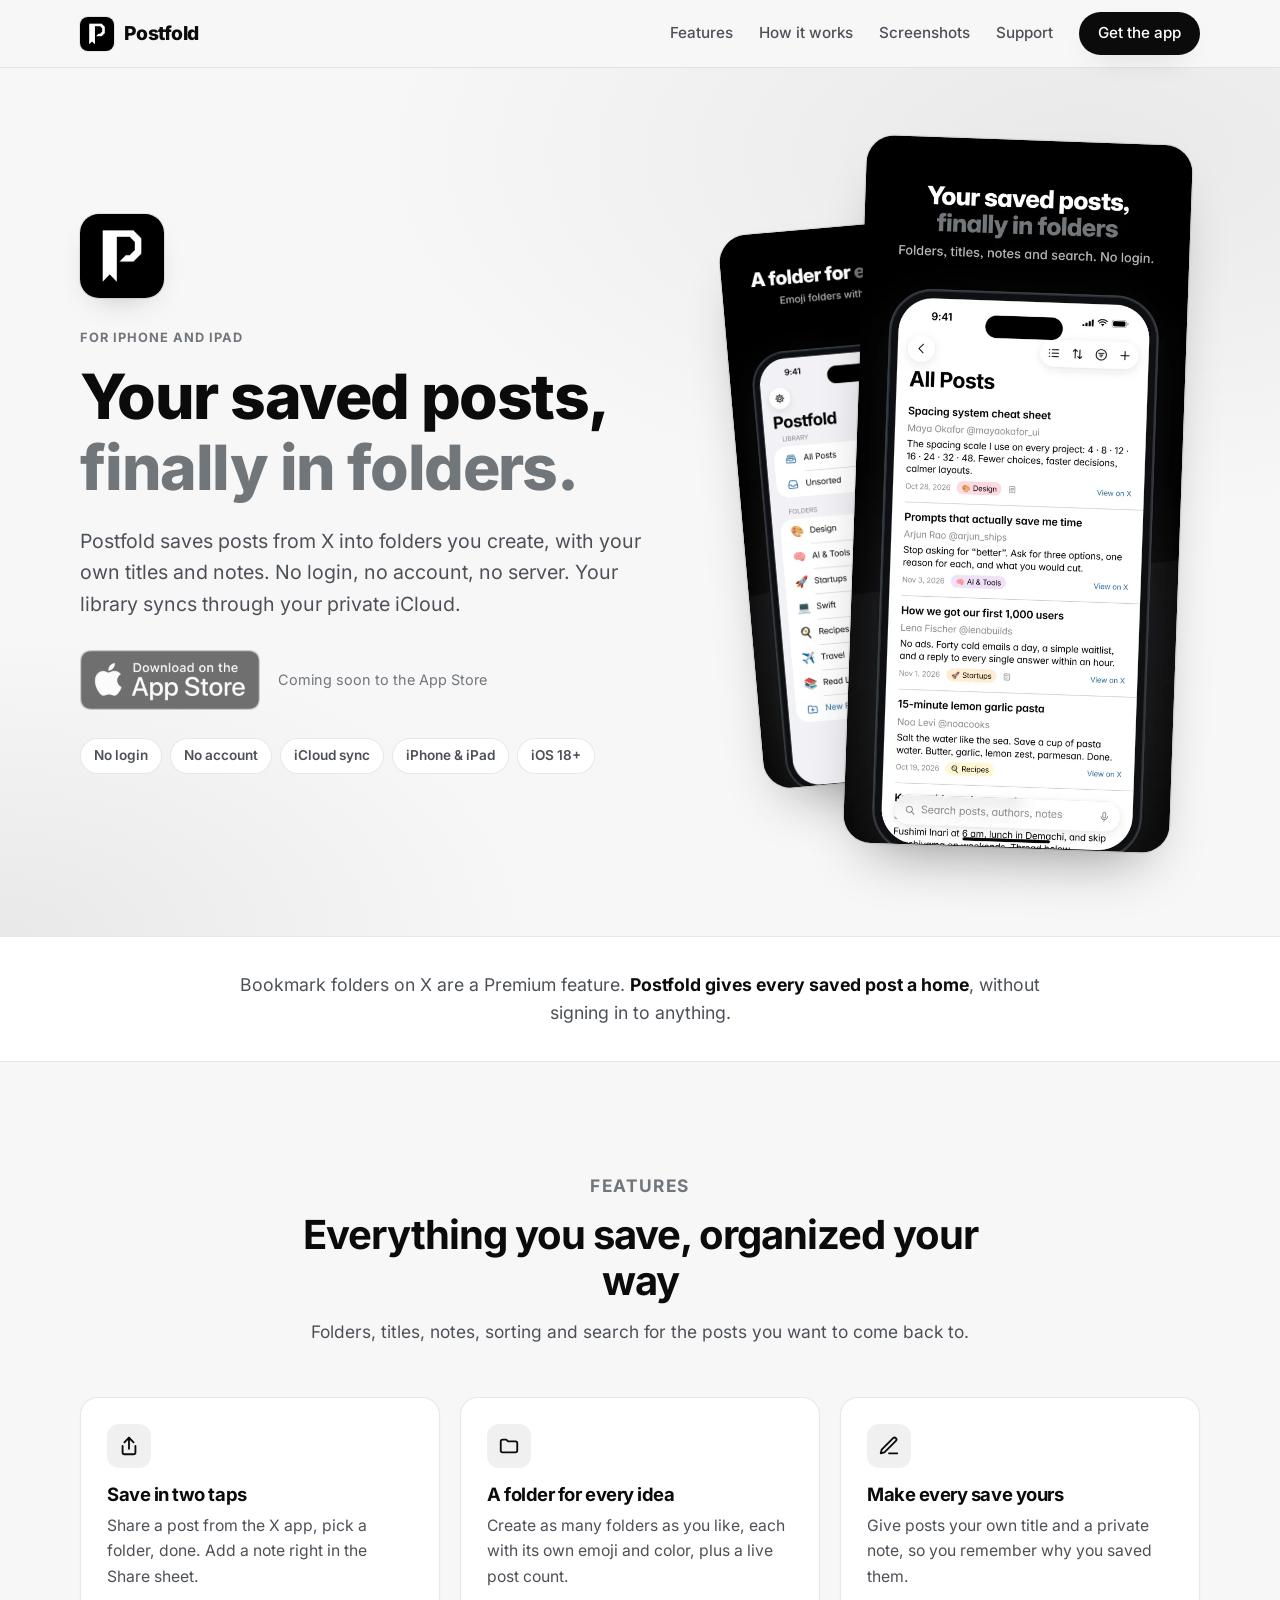
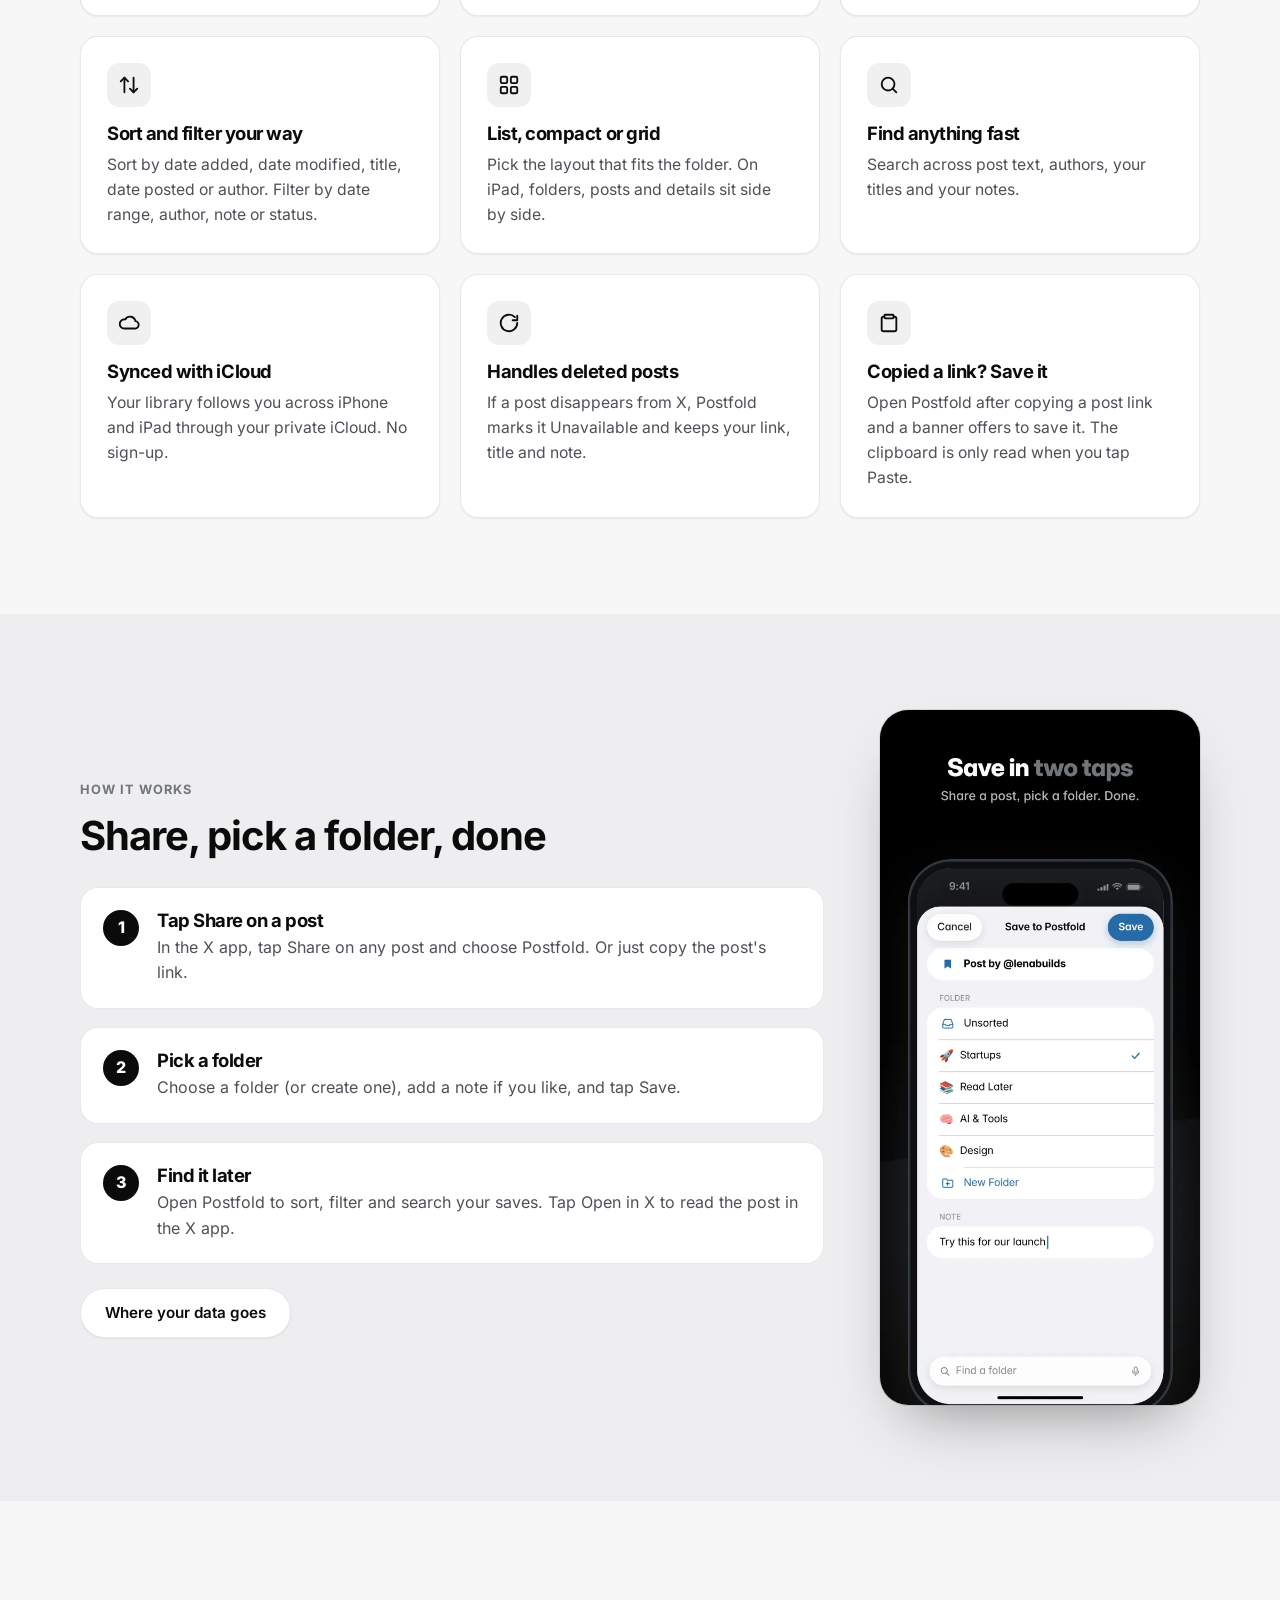
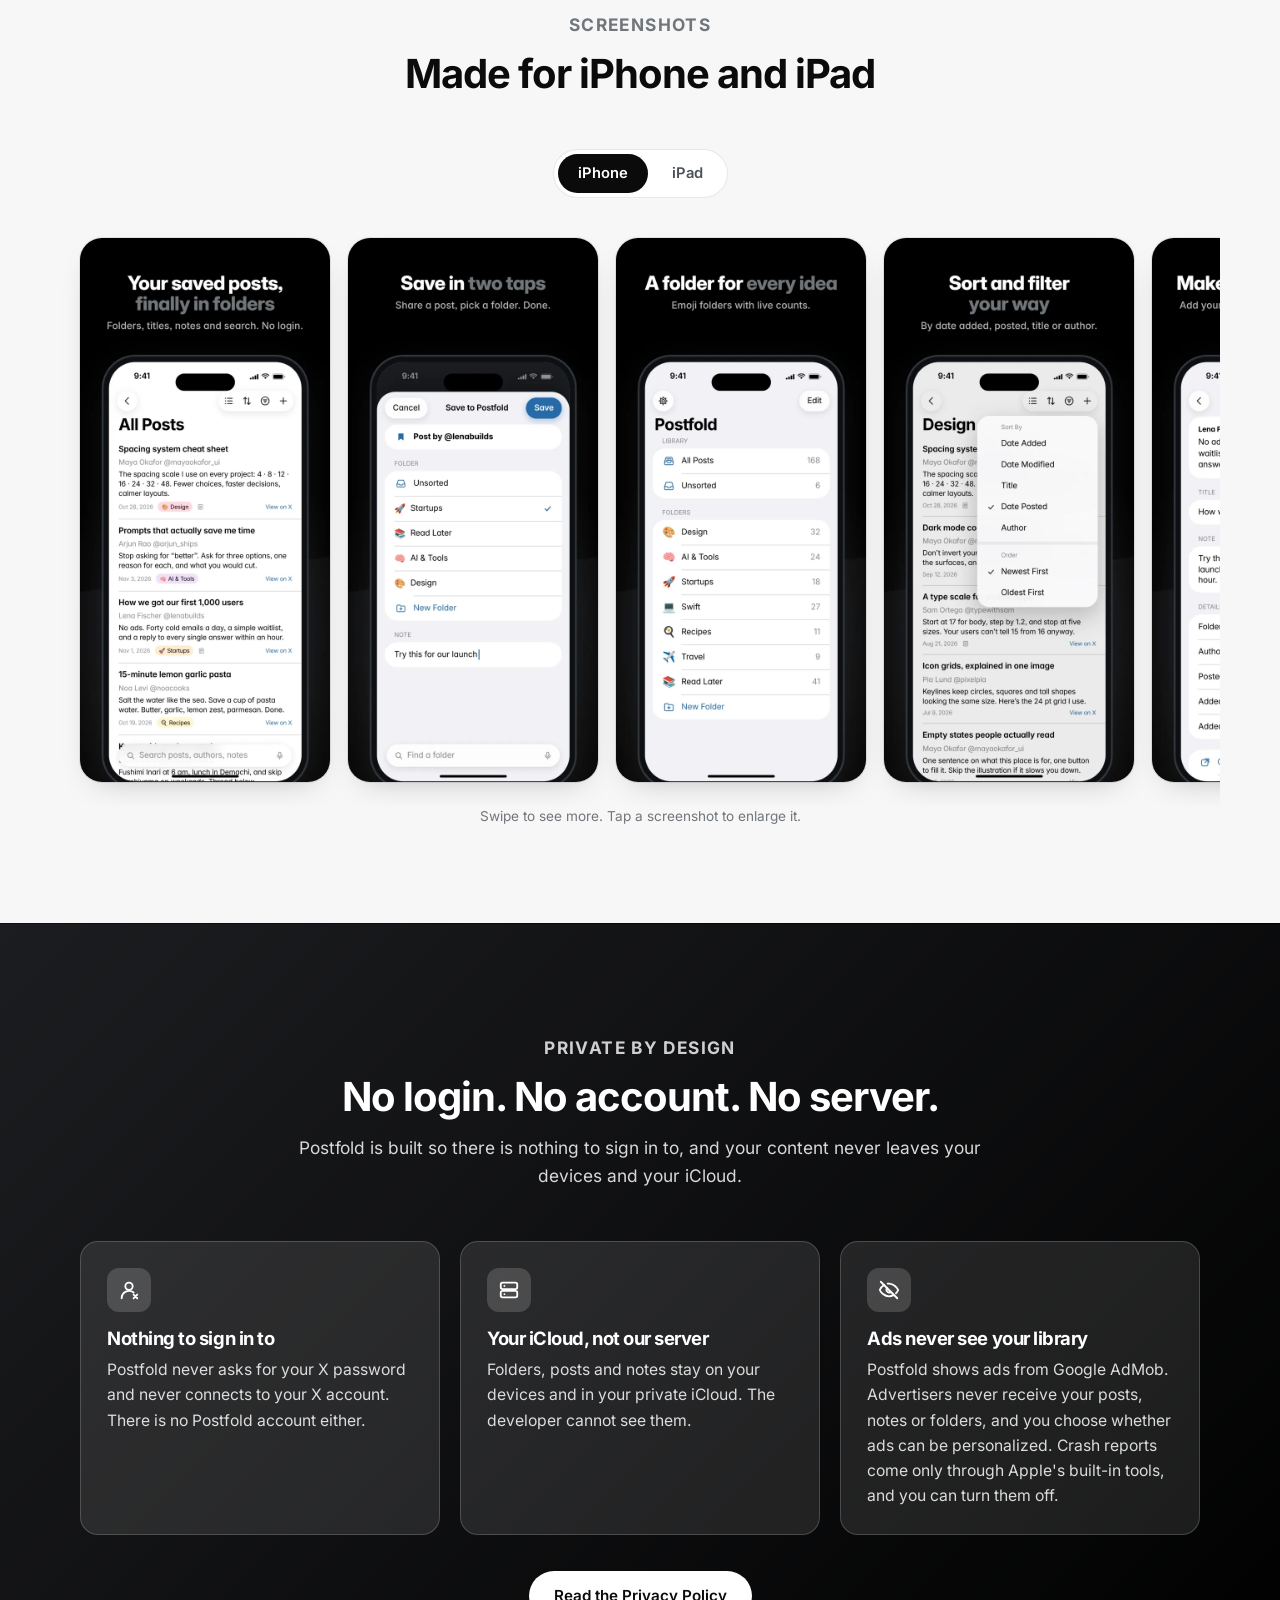
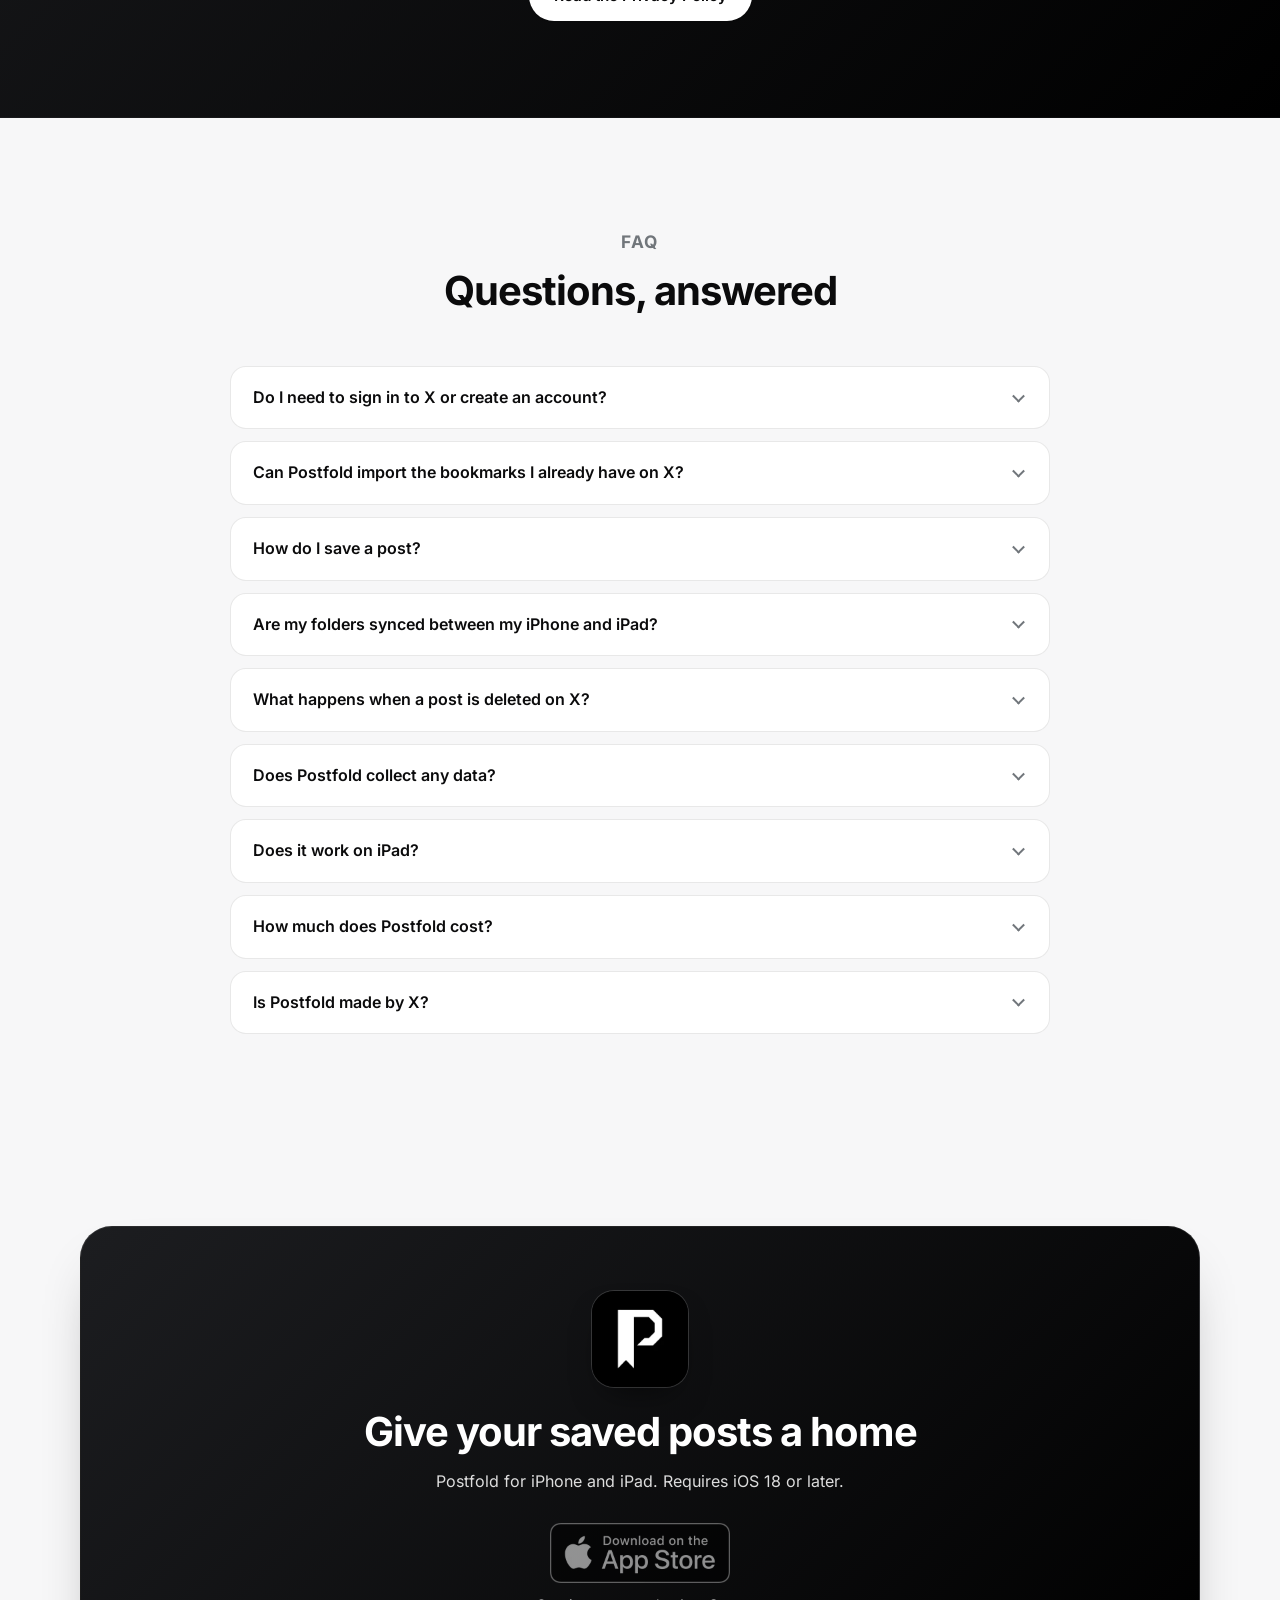
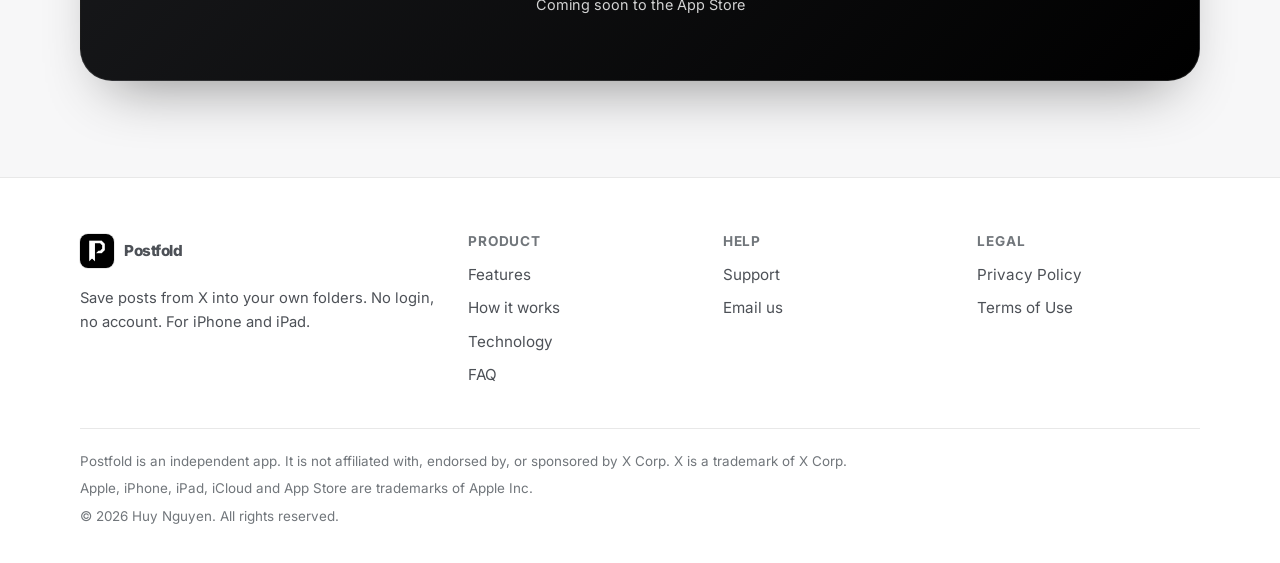
==== index.html @ 1c224713 "Update privacy policy and related documentation" ====
<!DOCTYPE html>
<html lang="en">
<head>
  <meta charset="utf-8">
  <meta name="viewport" content="width=device-width, initial-scale=1">
  <title>Postfold: Save posts from X into folders</title>
  <meta name="description" content="Postfold saves posts from X into your own folders with titles, notes, sorting and search. No login, no account, synced with your private iCloud. For iPhone and iPad.">
  <link rel="canonical" href="https://postfold.space/">
  <link rel="alternate" type="text/markdown" title="Markdown version" href="https://postfold.space/index.md">
  <link rel="alternate" type="text/plain" title="LLM context" href="https://postfold.space/llms.txt">
  <meta name="theme-color" content="#f7f7f8" media="(prefers-color-scheme: light)">
  <meta name="theme-color" content="#000000" media="(prefers-color-scheme: dark)">
  <link rel="icon" href="favicon.ico" sizes="any">
  <link rel="icon" type="image/png" sizes="192x192" href="assets/images/favicon-192.png">
  <link rel="apple-touch-icon" href="assets/images/apple-touch-icon.png">
  <meta property="og:type" content="website">
  <meta property="og:site_name" content="Postfold">
  <meta property="og:title" content="Postfold: Save posts from X into folders">
  <meta property="og:description" content="Postfold saves posts from X into your own folders with titles, notes, sorting and search. No login, no account, synced with your private iCloud. For iPhone and iPad.">
  <meta property="og:url" content="https://postfold.space/">
  <meta property="og:image" content="https://postfold.space/assets/images/og-image.jpg">
  <meta property="og:image:width" content="1200">
  <meta property="og:image:height" content="630">
  <meta property="og:image:alt" content="Postfold app icon and the All Posts screen on iPhone">
  <meta name="twitter:card" content="summary_large_image">
  <link rel="preload" href="assets/fonts/inter-latin.woff2" as="font" type="font/woff2" crossorigin>
  <link rel="stylesheet" href="assets/css/style.css">
  <script type="application/ld+json">{"@context":"https://schema.org","@type":"SoftwareApplication","name":"Postfold","description":"Save posts from X into folders with your own titles and notes. No login, no account, synced with iCloud.","operatingSystem":"iOS 18.0 or later","applicationCategory":"ProductivityApplication","url":"https://postfold.space/","image":"https://postfold.space/assets/images/app-icon-512.png","author":{"@type":"Person","name":"Huy Nguyen","email":"huynguyennovem@gmail.com"}}</script>
  <script type="application/ld+json">{"@context":"https://schema.org","@type":"FAQPage","mainEntity":[{"@type":"Question","name":"Do I need to sign in to X or create an account?","acceptedAnswer":{"@type":"Answer","text":"No. Postfold has no login of any kind: it never connects to your X account and there is no Postfold account. You save a post by sharing it from the X app or by pasting its link."}},{"@type":"Question","name":"Can Postfold import the bookmarks I already have on X?","acceptedAnswer":{"@type":"Answer","text":"No. Because Postfold never signs in to X, it cannot read your X bookmarks. You add posts one at a time, from the Share sheet or by pasting a link."}},{"@type":"Question","name":"How do I save a post?","acceptedAnswer":{"@type":"Answer","text":"In the X app, tap Share on a post, then choose Postfold. Pick a folder, add a note if you like, and tap Save. You can also copy a post link and open Postfold: a banner offers to save it, or you can paste it on the Add screen."}},{"@type":"Question","name":"Are my folders synced between my iPhone and iPad?","acceptedAnswer":{"@type":"Answer","text":"Yes. Postfold syncs through your own private iCloud, so every device signed in to the same Apple Account sees the same folders, posts and notes. If iCloud is turned off, everything stays on that device."}},{"@type":"Question","name":"What happens when a post is deleted on X?","acceptedAnswer":{"@type":"Answer","text":"Postfold re-checks saved posts from time to time. If a post is no longer available, it is marked Unavailable and its cached text is removed. Your link, custom title, note and folder are kept."}},{"@type":"Question","name":"Does Postfold collect any data?","acceptedAnswer":{"@type":"Answer","text":"Not your content. Your posts, notes and folders stay on your devices and in your private iCloud, and they are never shared with advertisers. Postfold shows ads from Google AdMob, which uses device data such as your IP address, how you interact with ads and, if you allow tracking, your device's advertising identifier. To fix bugs, we receive anonymous crash reports and usage statistics through Apple's built-in tools. You can turn them off in Postfold's Settings and in iOS Settings. The Privacy Policy has the details."}},{"@type":"Question","name":"Does it work on iPad?","acceptedAnswer":{"@type":"Answer","text":"Yes. Postfold runs on iPhone and iPad with iOS 18 or later. On iPad you see folders, posts and the post itself side by side."}},{"@type":"Question","name":"How much does Postfold cost?","acceptedAnswer":{"@type":"Answer","text":"Any price or in-app purchase is shown on the App Store listing before you download or buy."}},{"@type":"Question","name":"Is Postfold made by X?","acceptedAnswer":{"@type":"Answer","text":"No. Postfold is an independent app and is not affiliated with, endorsed by, or sponsored by X Corp."}}]}</script>
</head>
<body>
  <a class="skip" href="#main">Skip to content</a>
  <header class="site-header">
    <div class="container nav">
      <a class="brand" href="./" aria-label="Postfold home">
        <picture>
          <source srcset="assets/images/app-icon-dark.webp" media="(prefers-color-scheme: dark)" type="image/webp">
          <source srcset="assets/images/app-icon-light.webp" type="image/webp">
          <img src="assets/images/app-icon-light.png" alt="" width="34" height="34">
        </picture>
        <span>Postfold</span>
      </a>
      <button class="burger" type="button" aria-label="Menu" aria-expanded="false" aria-controls="menu"><i></i><i></i><i></i></button>
      <nav class="menu" id="menu" aria-label="Main">
        <a href="./#features">Features</a>
        <a href="how-it-works/">How it works</a>
        <a href="./#screenshots">Screenshots</a>
        <a href="support/">Support</a>
        <a class="btn btn-primary btn-sm" href="./#download">Get the app</a>
      </nav>
    </div>
  </header>

  <main id="main">

    <section class="hero">
      <div class="container hero-grid">
        <div>
          <picture>
            <source srcset="assets/images/app-icon-dark.webp" media="(prefers-color-scheme: dark)" type="image/webp">
            <source srcset="assets/images/app-icon-light.webp" type="image/webp">
            <img class="hero-icon" src="assets/images/app-icon-light.png" alt="Postfold app icon: a white letter P shaped like a bookmark" width="84" height="84" fetchpriority="high">
          </picture>
          <p class="eyebrow">For iPhone and iPad</p>
          <h1>Your saved posts, <span class="accent">finally in folders.</span></h1>
          <p class="lead">Postfold saves posts from X into folders you create, with your own titles and notes. No login, no account, no server. Your library syncs through your private iCloud.</p>
          <div class="store-row">
            <a class="store-badge" data-store="ios" aria-disabled="true" tabindex="-1">
              <picture>
                <source srcset="assets/images/App_Store_Badge.webp" type="image/webp">
                <img src="assets/images/App_Store_Badge.png" alt="Download Postfold on the App Store" width="180" height="60">
              </picture>
            </a>
            <span class="store-note" data-store-note>Coming soon to the App Store</span>
          </div>
          <ul class="chips" aria-label="Quick facts">
            <li>No login</li>
            <li>No account</li>
            <li>iCloud sync</li>
            <li>iPhone &amp; iPad</li>
            <li>iOS 18+</li>
          </ul>
        </div>
        <div class="hero-visual">
          <img class="shot shot-back" src="assets/images/screenshots/iphone-03-sidebar.webp" alt="" width="600" height="1304" decoding="async">
          <img class="shot" src="assets/images/screenshots/iphone-01-list.webp" alt="Postfold on iPhone: the All Posts list with titles, authors and folder tags" width="600" height="1304" fetchpriority="high">
        </div>
      </div>
    </section>

    <div class="strip">
      <div class="container">
        <p>Bookmark folders on X are a Premium feature. <strong>Postfold gives every saved post a home</strong>, without signing in to anything.</p>
      </div>
    </div>

    <section id="features">
      <div class="container">
        <div class="section-head">
          <p class="eyebrow">Features</p>
          <h2>Everything you save, organized your way</h2>
          <p>Folders, titles, notes, sorting and search for the posts you want to come back to.</p>
        </div>
        <div class="grid-3">
          <article class="card">
            <span class="icon-tile" aria-hidden="true"><svg viewBox="0 0 24 24" fill="none" stroke="currentColor" stroke-width="2" stroke-linecap="round" stroke-linejoin="round"><path d="M12 3v12"/><path d="m7 8 5-5 5 5"/><path d="M5 12v7a2 2 0 0 0 2 2h10a2 2 0 0 0 2-2v-7"/></svg></span>
            <h3>Save in two taps</h3>
            <p>Share a post from the X app, pick a folder, done. Add a note right in the Share sheet.</p>
          </article>
          <article class="card">
            <span class="icon-tile" aria-hidden="true"><svg viewBox="0 0 24 24" fill="none" stroke="currentColor" stroke-width="2" stroke-linecap="round" stroke-linejoin="round"><path d="M3 7a2 2 0 0 1 2-2h4l2 2h8a2 2 0 0 1 2 2v8a2 2 0 0 1-2 2H5a2 2 0 0 1-2-2Z"/></svg></span>
            <h3>A folder for every idea</h3>
            <p>Create as many folders as you like, each with its own emoji and color, plus a live post count.</p>
          </article>
          <article class="card">
            <span class="icon-tile" aria-hidden="true"><svg viewBox="0 0 24 24" fill="none" stroke="currentColor" stroke-width="2" stroke-linecap="round" stroke-linejoin="round"><path d="M12 20h9"/><path d="M16.5 3.5a2.1 2.1 0 0 1 3 3L7 19l-4 1 1-4Z"/></svg></span>
            <h3>Make every save yours</h3>
            <p>Give posts your own title and a private note, so you remember why you saved them.</p>
          </article>
          <article class="card">
            <span class="icon-tile" aria-hidden="true"><svg viewBox="0 0 24 24" fill="none" stroke="currentColor" stroke-width="2" stroke-linecap="round" stroke-linejoin="round"><path d="m3 8 4-4 4 4"/><path d="M7 4v16"/><path d="m21 16-4 4-4-4"/><path d="M17 20V4"/></svg></span>
            <h3>Sort and filter your way</h3>
            <p>Sort by date added, date modified, title, date posted or author. Filter by date range, author, note or status.</p>
          </article>
          <article class="card">
            <span class="icon-tile" aria-hidden="true"><svg viewBox="0 0 24 24" fill="none" stroke="currentColor" stroke-width="2" stroke-linecap="round" stroke-linejoin="round"><rect x="3" y="3" width="7" height="7" rx="1.5"/><rect x="14" y="3" width="7" height="7" rx="1.5"/><rect x="3" y="14" width="7" height="7" rx="1.5"/><rect x="14" y="14" width="7" height="7" rx="1.5"/></svg></span>
            <h3>List, compact or grid</h3>
            <p>Pick the layout that fits the folder. On iPad, folders, posts and details sit side by side.</p>
          </article>
          <article class="card">
            <span class="icon-tile" aria-hidden="true"><svg viewBox="0 0 24 24" fill="none" stroke="currentColor" stroke-width="2" stroke-linecap="round" stroke-linejoin="round"><circle cx="11" cy="11" r="7"/><path d="m20 20-3.5-3.5"/></svg></span>
            <h3>Find anything fast</h3>
            <p>Search across post text, authors, your titles and your notes.</p>
          </article>
          <article class="card">
            <span class="icon-tile" aria-hidden="true"><svg viewBox="0 0 24 24" fill="none" stroke="currentColor" stroke-width="2" stroke-linecap="round" stroke-linejoin="round"><path d="M7 18a5 5 0 1 1 .9-9.9A6 6 0 0 1 19 10a4 4 0 0 1-1 8Z"/></svg></span>
            <h3>Synced with iCloud</h3>
            <p>Your library follows you across iPhone and iPad through your private iCloud. No sign-up.</p>
          </article>
          <article class="card">
            <span class="icon-tile" aria-hidden="true"><svg viewBox="0 0 24 24" fill="none" stroke="currentColor" stroke-width="2" stroke-linecap="round" stroke-linejoin="round"><path d="M21 12a9 9 0 1 1-2.6-6.4"/><path d="M21 4v5h-5"/></svg></span>
            <h3>Handles deleted posts</h3>
            <p>If a post disappears from X, Postfold marks it Unavailable and keeps your link, title and note.</p>
          </article>
          <article class="card">
            <span class="icon-tile" aria-hidden="true"><svg viewBox="0 0 24 24" fill="none" stroke="currentColor" stroke-width="2" stroke-linecap="round" stroke-linejoin="round"><rect x="7" y="3" width="10" height="4" rx="1"/><path d="M17 5h1a2 2 0 0 1 2 2v12a2 2 0 0 1-2 2H6a2 2 0 0 1-2-2V7a2 2 0 0 1 2-2h1"/></svg></span>
            <h3>Copied a link? Save it</h3>
            <p>Open Postfold after copying a post link and a banner offers to save it. The clipboard is only read when you tap Paste.</p>
          </article>
        </div>
      </div>
    </section>

    <section id="how" class="section-alt">
      <div class="container steps-layout">
        <div>
          <p class="eyebrow">How it works</p>
          <h2>Share, pick a folder, done</h2>
          <ol class="steps">
            <li>
              <h3>Tap Share on a post</h3>
              <p>In the X app, tap Share on any post and choose Postfold. Or just copy the post's link.</p>
            </li>
            <li>
              <h3>Pick a folder</h3>
              <p>Choose a folder (or create one), add a note if you like, and tap Save.</p>
            </li>
            <li>
              <h3>Find it later</h3>
              <p>Open Postfold to sort, filter and search your saves. Tap Open in X to read the post in the X app.</p>
            </li>
          </ol>
          <p class="steps-more"><a class="btn btn-secondary" href="how-it-works/">Where your data goes</a></p>
        </div>
        <div class="steps-visual">
          <img src="assets/images/screenshots/iphone-02-share.webp" alt="The Save to Postfold sheet with a folder list and a note field" width="600" height="1304" loading="lazy" decoding="async">
        </div>
      </div>
    </section>

    <section id="screenshots">
      <div class="container">
        <div class="section-head">
          <p class="eyebrow">Screenshots</p>
          <h2>Made for iPhone and iPad</h2>
        </div>
        <div class="tabs-wrap">
          <div class="tabs" role="tablist" aria-label="Device">
            <button class="tab" type="button" role="tab" id="tab-iphone" aria-selected="true" aria-controls="gallery-iphone">iPhone</button>
            <button class="tab" type="button" role="tab" id="tab-ipad" aria-selected="false" aria-controls="gallery-ipad" tabindex="-1">iPad</button>
          </div>
        </div>
        <div class="gallery gallery-phone" id="gallery-iphone" role="tabpanel" aria-labelledby="tab-iphone">
            <button type="button" data-zoom aria-label="Enlarge screenshot: All Posts list with titles, authors, dates and folder tags">
              <img src="assets/images/screenshots/iphone-01-list.webp" alt="All Posts list with titles, authors, dates and folder tags" width="600" height="1304" loading="lazy" decoding="async">
            </button>
            <button type="button" data-zoom aria-label="Enlarge screenshot: Saving a post from the Share sheet: pick a folder and add a note">
              <img src="assets/images/screenshots/iphone-02-share.webp" alt="Saving a post from the Share sheet: pick a folder and add a note" width="600" height="1304" loading="lazy" decoding="async">
            </button>
            <button type="button" data-zoom aria-label="Enlarge screenshot: Sidebar with emoji folders and live post counts">
              <img src="assets/images/screenshots/iphone-03-sidebar.webp" alt="Sidebar with emoji folders and live post counts" width="600" height="1304" loading="lazy" decoding="async">
            </button>
            <button type="button" data-zoom aria-label="Enlarge screenshot: Sort menu: date added, date modified, title, date posted, author">
              <img src="assets/images/screenshots/iphone-04-sort.webp" alt="Sort menu: date added, date modified, title, date posted, author" width="600" height="1304" loading="lazy" decoding="async">
            </button>
            <button type="button" data-zoom aria-label="Enlarge screenshot: Post details with a custom title, note and folder">
              <img src="assets/images/screenshots/iphone-05-detail.webp" alt="Post details with a custom title, note and folder" width="600" height="1304" loading="lazy" decoding="async">
            </button>
            <button type="button" data-zoom aria-label="Enlarge screenshot: Settings: copied-link detection, default layout and iCloud storage">
              <img src="assets/images/screenshots/iphone-06-settings.webp" alt="Settings: copied-link detection, default layout and iCloud storage" width="600" height="1304" loading="lazy" decoding="async">
            </button>
        </div>
        <div class="gallery gallery-tablet" id="gallery-ipad" role="tabpanel" aria-labelledby="tab-ipad" hidden>
            <button type="button" data-zoom aria-label="Enlarge screenshot: iPad split view with folders, posts and post details side by side">
              <img src="assets/images/screenshots/ipad-01-split.webp" alt="iPad split view with folders, posts and post details side by side" width="1400" height="1050" loading="lazy" decoding="async">
            </button>
            <button type="button" data-zoom aria-label="Enlarge screenshot: Posts in a grid layout on iPad">
              <img src="assets/images/screenshots/ipad-02-grid.webp" alt="Posts in a grid layout on iPad" width="1400" height="1050" loading="lazy" decoding="async">
            </button>
            <button type="button" data-zoom aria-label="Enlarge screenshot: Filters for date, author, note and status on iPad">
              <img src="assets/images/screenshots/ipad-03-filters.webp" alt="Filters for date, author, note and status on iPad" width="1400" height="1050" loading="lazy" decoding="async">
            </button>
            <button type="button" data-zoom aria-label="Enlarge screenshot: Settings on iPad">
              <img src="assets/images/screenshots/ipad-04-settings.webp" alt="Settings on iPad" width="1400" height="1050" loading="lazy" decoding="async">
            </button>
        </div>
        <p class="gallery-hint">Swipe to see more. Tap a screenshot to enlarge it.</p>
      </div>
    </section>

    <section id="privacy" class="band">
      <div class="container">
        <div class="section-head">
          <p class="eyebrow">Private by design</p>
          <h2>No login. No account. No server.</h2>
          <p>Postfold is built so there is nothing to sign in to, and your content never leaves your devices and your iCloud.</p>
        </div>
        <div class="grid-3">
          <article class="card">
            <span class="icon-tile" aria-hidden="true"><svg viewBox="0 0 24 24" fill="none" stroke="currentColor" stroke-width="2" stroke-linecap="round" stroke-linejoin="round"><circle cx="12" cy="8" r="4"/><path d="M4 21a8 8 0 0 1 13-6.2"/><path d="m17 17 4 4m0-4-4 4"/></svg></span>
            <h3>Nothing to sign in to</h3>
            <p>Postfold never asks for your X password and never connects to your X account. There is no Postfold account either.</p>
          </article>
          <article class="card">
            <span class="icon-tile" aria-hidden="true"><svg viewBox="0 0 24 24" fill="none" stroke="currentColor" stroke-width="2" stroke-linecap="round" stroke-linejoin="round"><rect x="3" y="4" width="18" height="7" rx="2"/><rect x="3" y="13" width="18" height="7" rx="2"/><path d="M7 7.5h.01M7 16.5h.01"/></svg></span>
            <h3>Your iCloud, not our server</h3>
            <p>Folders, posts and notes stay on your devices and in your private iCloud. The developer cannot see them.</p>
          </article>
          <article class="card">
            <span class="icon-tile" aria-hidden="true"><svg viewBox="0 0 24 24" fill="none" stroke="currentColor" stroke-width="2" stroke-linecap="round" stroke-linejoin="round"><path d="M3 3l18 18"/><path d="M10.6 5.1A10 10 0 0 1 12 5c5 0 9 4.5 10 7-.4 1-1.2 2.3-2.4 3.6M6.6 6.6C4.3 8 2.6 10.3 2 12c1 2.5 5 7 10 7 1.8 0 3.4-.6 4.8-1.4"/><path d="M9.9 9.9a3 3 0 0 0 4.2 4.2"/></svg></span>
            <h3>Ads never see your library</h3>
            <p>Postfold shows ads from Google AdMob. Advertisers never receive your posts, notes or folders, and you choose whether ads can be personalized. Crash reports come only through Apple's built-in tools, and you can turn them off.</p>
          </article>
        </div>
        <div class="band-cta">
          <a class="btn btn-secondary" href="privacy/">Read the Privacy Policy</a>
        </div>
      </div>
    </section>

    <section id="faq">
      <div class="container">
        <div class="section-head">
          <p class="eyebrow">FAQ</p>
          <h2>Questions, answered</h2>
        </div>
        <div class="faq">
          <details>
            <summary>Do I need to sign in to X or create an account?</summary>
            <p>No. Postfold has no login of any kind: it never connects to your X account and there is no Postfold account. You save a post by sharing it from the X app or by pasting its link.</p>
          </details>
          <details>
            <summary>Can Postfold import the bookmarks I already have on X?</summary>
            <p>No. Because Postfold never signs in to X, it cannot read your X bookmarks. You add posts one at a time, from the Share sheet or by pasting a link.</p>
          </details>
          <details>
            <summary>How do I save a post?</summary>
            <p>In the X app, tap Share on a post, then choose Postfold. Pick a folder, add a note if you like, and tap Save. You can also copy a post link and open Postfold: a banner offers to save it, or you can paste it on the Add screen.</p>
          </details>
          <details>
            <summary>Are my folders synced between my iPhone and iPad?</summary>
            <p>Yes. Postfold syncs through your own private iCloud, so every device signed in to the same Apple Account sees the same folders, posts and notes. If iCloud is turned off, everything stays on that device.</p>
          </details>
          <details>
            <summary>What happens when a post is deleted on X?</summary>
            <p>Postfold re-checks saved posts from time to time. If a post is no longer available, it is marked Unavailable and its cached text is removed. Your link, custom title, note and folder are kept.</p>
          </details>
          <details>
            <summary>Does Postfold collect any data?</summary>
            <p>Not your content. Your posts, notes and folders stay on your devices and in your private iCloud, and they are never shared with advertisers. Postfold shows ads from Google AdMob, which uses device data such as your IP address, how you interact with ads and, if you allow tracking, your device's advertising identifier. To fix bugs, we receive anonymous crash reports and usage statistics through Apple's built-in tools. You can turn them off in Postfold's Settings and in iOS Settings. The Privacy Policy has the details.</p>
          </details>
          <details>
            <summary>Does it work on iPad?</summary>
            <p>Yes. Postfold runs on iPhone and iPad with iOS 18 or later. On iPad you see folders, posts and the post itself side by side.</p>
          </details>
          <details>
            <summary>How much does Postfold cost?</summary>
            <p>Any price or in-app purchase is shown on the App Store listing before you download or buy.</p>
          </details>
          <details>
            <summary>Is Postfold made by X?</summary>
            <p>No. Postfold is an independent app and is not affiliated with, endorsed by, or sponsored by X Corp.</p>
          </details>
        </div>
      </div>
    </section>

    <section id="download" class="cta">
      <div class="container">
        <div class="cta-card on-dark">
          <picture>
            <source srcset="assets/images/app-icon-dark.webp" media="(prefers-color-scheme: dark)" type="image/webp">
            <source srcset="assets/images/app-icon-light.webp" type="image/webp">
            <img class="cta-icon" src="assets/images/app-icon-light.png" alt="" width="96" height="96" loading="lazy">
          </picture>
          <h2>Give your saved posts a home</h2>
          <p>Postfold for iPhone and iPad. Requires iOS 18 or later.</p>
          <div class="store-row">
            <a class="store-badge" data-store="ios" aria-disabled="true" tabindex="-1">
              <picture>
                <source srcset="assets/images/App_Store_Badge.webp" type="image/webp">
                <img src="assets/images/App_Store_Badge.png" alt="Download Postfold on the App Store" width="180" height="60">
              </picture>
            </a>
            <span class="store-note" data-store-note>Coming soon to the App Store</span>
          </div>
        </div>
      </div>
    </section>

    <div class="lightbox" role="dialog" aria-modal="true" aria-label="Screenshot">
      <button class="close" type="button" aria-label="Close">&times;</button>
      <img alt="">
    </div>

  </main>

  <footer class="site-footer">
    <div class="container">
      <div class="footer-grid">
        <div class="footer-about">
          <a class="brand" href="./">
            <picture>
              <source srcset="assets/images/app-icon-dark.webp" media="(prefers-color-scheme: dark)" type="image/webp">
              <source srcset="assets/images/app-icon-light.webp" type="image/webp">
              <img src="assets/images/app-icon-light.png" alt="" width="34" height="34" loading="lazy">
            </picture>
            <span>Postfold</span>
          </a>
          <p>Save posts from X into your own folders. No login, no account. For iPhone and iPad.</p>
        </div>
        <div>
          <h4>Product</h4>
          <ul>
            <li><a href="./#features">Features</a></li>
            <li><a href="how-it-works/">How it works</a></li>
            <li><a href="technology/">Technology</a></li>
            <li><a href="./#faq">FAQ</a></li>
          </ul>
        </div>
        <div>
          <h4>Help</h4>
          <ul>
            <li><a href="support/">Support</a></li>
            <li><a href="mailto:huynguyennovem@gmail.com">Email us</a></li>
          </ul>
        </div>
        <div>
          <h4>Legal</h4>
          <ul>
            <li><a href="privacy/">Privacy Policy</a></li>
            <li><a href="terms/">Terms of Use</a></li>
          </ul>
        </div>
      </div>
      <div class="footer-legal">
        <p>Postfold is an independent app. It is not affiliated with, endorsed by, or sponsored by X Corp. X is a trademark of X Corp.</p>
        <p>Apple, iPhone, iPad, iCloud and App Store are trademarks of Apple Inc.</p>
        <p>&copy; <span data-year>2026</span> Huy Nguyen. All rights reserved.</p>
      </div>
    </div>
  </footer>

  <script src="assets/js/main.js" defer></script>
</body>
</html>
---- assets/css/style.css ----
/* Self-hosted Inter (variable) — latin + latin-ext */
@font-face {
  font-family: 'Inter';
  font-style: normal;
  font-weight: 400 800;
  font-display: swap;
  src: url('../fonts/inter-latin-ext.woff2') format('woff2');
  unicode-range: U+0100-02BA, U+02BD-02C5, U+02C7-02CC, U+02CE-02D7, U+02DD-02FF, U+0304, U+0308, U+0329, U+1D00-1DBF, U+1E00-1E9F, U+1EF2-1EFF, U+2020, U+20A0-20AB, U+20AD-20C0, U+2113, U+2C60-2C7F, U+A720-A7FF;
}

@font-face {
  font-family: 'Inter';
  font-style: normal;
  font-weight: 400 800;
  font-display: swap;
  src: url('../fonts/inter-latin.woff2') format('woff2');
  unicode-range: U+0000-00FF, U+0131, U+0152-0153, U+02BB-02BC, U+02C6, U+02DA, U+02DC, U+0304, U+0308, U+0329, U+2000-206F, U+20AC, U+2122, U+2191, U+2193, U+2212, U+2215, U+FEFF, U+FFFD;
}

/* ---------- Tokens ---------- */
:root {
  color-scheme: light dark;
  --bg: #f7f7f8;
  --bg-alt: #eeeef0;
  --card: #ffffff;
  --border: rgba(0, 0, 0, 0.09);
  --text: #0b0b0c;
  --text-2: #4d5157;
  --text-3: #71767b;
  --accent: #0b0b0c;
  --accent-hover: #2a2c30;
  --accent-soft: rgba(0, 0, 0, 0.06);
  --accent-ink: #ffffff;
  --link: #276aa8;
  --link-hover: #1f5a91;
  --dark-from: #1c1d20;
  --dark-to: #000000;
  --header-bg: rgba(247, 247, 248, 0.82);
  --shadow-sm: 0 1px 2px rgba(0, 0, 0, 0.06);
  --shadow-md: 0 12px 32px -16px rgba(0, 0, 0, 0.28);
  --shadow-lg: 0 30px 60px -28px rgba(0, 0, 0, 0.45);
  --font: 'Inter', -apple-system, BlinkMacSystemFont, 'SF Pro Text', 'Segoe UI', sans-serif;
  --max: 1160px;
  --header-h: 68px;
  --radius: 18px;
  --radius-lg: 28px;
}

@media (prefers-color-scheme: dark) {
  :root {
    --bg: #000000;
    --bg-alt: #0c0c0e;
    --card: #16171a;
    --border: rgba(255, 255, 255, 0.11);
    --text: #f2f2f3;
    --text-2: #a7abb1;
    --text-3: #868b92;
    --accent: #f2f2f3;
    --accent-hover: #ffffff;
    --accent-soft: rgba(255, 255, 255, 0.08);
    --accent-ink: #000000;
    --link: #5e9ed9;
    --link-hover: #7db2e3;
    --dark-from: #1a1b1e;
    --dark-to: #0a0a0b;
    --header-bg: rgba(0, 0, 0, 0.78);
    --shadow-sm: 0 1px 2px rgba(0, 0, 0, 0.5);
    --shadow-md: 0 12px 32px -16px rgba(0, 0, 0, 0.8);
    --shadow-lg: 0 30px 60px -28px rgba(0, 0, 0, 0.9);
  }
}

/* ---------- Base ---------- */
*,
*::before,
*::after {
  box-sizing: border-box;
  margin: 0;
  padding: 0;
}

html {
  scroll-behavior: smooth;
  scroll-padding-top: calc(var(--header-h) + 12px);
  -webkit-text-size-adjust: 100%;
}

body {
  background: var(--bg);
  color: var(--text);
  font-family: var(--font);
  font-size: 1rem;
  line-height: 1.6;
  -webkit-font-smoothing: antialiased;
  overflow-x: hidden;
}

img {
  max-width: 100%;
  height: auto;
  display: block;
}

a {
  color: var(--link);
  text-decoration: none;
}

a:hover {
  color: var(--link-hover);
}

:focus-visible {
  outline: 3px solid var(--link);
  outline-offset: 3px;
  border-radius: 6px;
}

h1, h2, h3, h4 {
  color: var(--text);
  line-height: 1.15;
  letter-spacing: -0.025em;
  font-weight: 700;
}

h1 {
  font-size: clamp(2.3rem, 5.4vw, 3.9rem);
  font-weight: 800;
}

h2 {
  font-size: clamp(1.75rem, 3.6vw, 2.5rem);
}

h3 {
  font-size: 1.15rem;
}

p {
  color: var(--text-2);
}

.container {
  width: 100%;
  max-width: var(--max);
  margin: 0 auto;
  padding: 0 20px;
}

.skip {
  position: absolute;
  left: -999px;
  top: 8px;
  z-index: 2000;
  background: var(--card);
  padding: 8px 14px;
  border-radius: 8px;
}

.skip:focus {
  left: 8px;
}

.sr-only {
  position: absolute;
  width: 1px;
  height: 1px;
  overflow: hidden;
  clip: rect(0 0 0 0);
  white-space: nowrap;
}

/* ---------- Header ---------- */
.site-header {
  position: sticky;
  top: 0;
  z-index: 1000;
  height: var(--header-h);
  background: var(--header-bg);
  backdrop-filter: saturate(160%) blur(14px);
  -webkit-backdrop-filter: saturate(160%) blur(14px);
  border-bottom: 1px solid var(--border);
}

.nav {
  height: 100%;
  display: flex;
  align-items: center;
  justify-content: space-between;
  gap: 16px;
}

.brand {
  display: inline-flex;
  align-items: center;
  gap: 10px;
  color: var(--text);
  font-weight: 800;
  font-size: 1.2rem;
  letter-spacing: -0.03em;
}

.brand:hover {
  color: var(--text);
}

.brand img {
  width: 34px;
  height: 34px;
  border-radius: 8px;
  box-shadow: 0 0 0 1px var(--border);
}

.menu {
  display: flex;
  align-items: center;
  gap: 26px;
}

.menu a {
  color: var(--text-2);
  font-weight: 500;
  font-size: 0.95rem;
}

.menu a:hover,
.menu a[aria-current="page"] {
  color: var(--text);
}

.menu .btn {
  color: var(--accent-ink);
}

.burger {
  display: none;
  width: 42px;
  height: 42px;
  border: 1px solid var(--border);
  border-radius: 12px;
  background: var(--card);
  cursor: pointer;
  align-items: center;
  justify-content: center;
  flex-direction: column;
  gap: 4px;
}

.burger i {
  display: block;
  width: 18px;
  height: 2px;
  border-radius: 2px;
  background: var(--text);
  transition: transform 0.2s ease, opacity 0.2s ease;
}

@media (max-width: 820px) {
  .burger {
    display: inline-flex;
  }

  .menu {
    position: absolute;
    top: var(--header-h);
    left: 0;
    right: 0;
    flex-direction: column;
    align-items: stretch;
    gap: 0;
    padding: 8px 20px 20px;
    background: var(--bg);
    border-bottom: 1px solid var(--border);
    box-shadow: var(--shadow-md);
    display: none;
  }

  .site-header.open .menu {
    display: flex;
  }

  .menu a {
    padding: 12px 4px;
    font-size: 1.05rem;
    border-bottom: 1px solid var(--border);
  }

  .menu .btn {
    margin-top: 14px;
    border-bottom: 0;
  }

  .site-header.open .burger i:nth-child(1) {
    transform: translateY(6px) rotate(45deg);
  }

  .site-header.open .burger i:nth-child(2) {
    opacity: 0;
  }

  .site-header.open .burger i:nth-child(3) {
    transform: translateY(-6px) rotate(-45deg);
  }
}

/* ---------- Buttons & badges ---------- */
.btn {
  display: inline-flex;
  align-items: center;
  justify-content: center;
  gap: 8px;
  padding: 12px 24px;
  border-radius: 999px;
  font-weight: 600;
  font-size: 0.95rem;
  border: 1px solid transparent;
  cursor: pointer;
  transition: transform 0.18s ease, background-color 0.18s ease, box-shadow 0.18s ease;
}

.btn-primary {
  background: var(--accent);
  color: var(--accent-ink);
  box-shadow: var(--shadow-md);
}

.btn-primary:hover {
  background: var(--accent-hover);
  color: var(--accent-ink);
  transform: translateY(-1px);
}

.btn-secondary {
  background: var(--card);
  color: var(--text);
  border-color: var(--border);
  box-shadow: var(--shadow-sm);
}

.btn-secondary:hover {
  color: var(--text);
  border-color: var(--accent);
}

.btn-sm {
  padding: 8px 18px;
  font-size: 0.9rem;
}

.store-row {
  display: flex;
  flex-wrap: wrap;
  align-items: center;
  gap: 14px 18px;
}

.store-badge {
  display: inline-block;
  line-height: 0;
  border-radius: 12px;
  transition: transform 0.18s ease, opacity 0.18s ease;
}

.store-badge img {
  width: 180px;
  height: 60px;
}

.store-badge:not([aria-disabled="true"]):hover {
  transform: translateY(-2px);
}

.store-badge[aria-disabled="true"] {
  opacity: 0.55;
  cursor: default;
  pointer-events: none;
}

.store-note {
  font-size: 0.9rem;
  color: var(--text-3);
}

.store-note[hidden] {
  display: none;
}

.on-dark .store-note {
  color: rgba(255, 255, 255, 0.82);
}

/* ---------- Sections ---------- */
section {
  padding: 96px 0;
}

.section-alt {
  background: var(--bg-alt);
}

.section-head {
  max-width: 720px;
  margin: 0 auto 52px;
  text-align: center;
}

.section-head p {
  font-size: 1.08rem;
  margin-top: 14px;
}

.eyebrow {
  display: inline-block;
  font-size: 0.8rem;
  font-weight: 700;
  letter-spacing: 0.08em;
  text-transform: uppercase;
  color: var(--text-3);
  margin-bottom: 12px;
}

/* ---------- Hero ---------- */
.hero {
  padding: 72px 0 88px;
  background:
    radial-gradient(80% 60% at 85% 10%, var(--accent-soft), transparent 70%),
    radial-gradient(60% 50% at 0% 100%, var(--accent-soft), transparent 70%);
}

.hero-grid {
  display: grid;
  grid-template-columns: 1.1fr 0.9fr;
  gap: 56px;
  align-items: center;
}

.hero-icon {
  width: 84px;
  height: 84px;
  border-radius: 19px;
  box-shadow: 0 0 0 1px var(--border), var(--shadow-md);
  margin-bottom: 26px;
}

.hero h1 .accent {
  color: var(--text-3);
}

.lead {
  font-size: clamp(1.05rem, 1.6vw, 1.22rem);
  margin: 22px 0 30px;
  max-width: 36em;
}

.chips {
  list-style: none;
  display: flex;
  flex-wrap: wrap;
  gap: 8px;
  margin-top: 28px;
}

.chips li {
  font-size: 0.85rem;
  font-weight: 600;
  color: var(--text-2);
  background: var(--card);
  border: 1px solid var(--border);
  padding: 6px 13px;
  border-radius: 999px;
}

.hero-visual {
  position: relative;
  isolation: isolate;
  justify-self: center;
  width: min(100%, 440px);
}

.hero-visual .shot {
  width: 74%;
  margin-left: auto;
  border-radius: var(--radius-lg);
  box-shadow: 0 0 0 1px var(--border), var(--shadow-lg);
  transform: rotate(2deg);
}

.hero-visual .shot-back {
  position: absolute;
  width: 58%;
  left: 0;
  top: 12%;
  transform: rotate(-5deg);
  z-index: -1;
}

@media (max-width: 900px) {
  .hero {
    padding: 48px 0 72px;
  }

  .hero-grid {
    grid-template-columns: 1fr;
    gap: 48px;
  }

  .hero-visual {
    width: min(100%, 400px);
  }
}

/* ---------- Problem strip ---------- */
.strip {
  padding: 34px 0;
  border-top: 1px solid var(--border);
  border-bottom: 1px solid var(--border);
  background: var(--card);
}

.strip p {
  text-align: center;
  font-size: 1.1rem;
  max-width: 820px;
  margin: 0 auto;
}

.strip strong {
  color: var(--text);
}

/* ---------- Cards ---------- */
.grid-3 {
  display: grid;
  grid-template-columns: repeat(3, 1fr);
  gap: 20px;
}

.grid-2 {
  display: grid;
  grid-template-columns: repeat(2, 1fr);
  gap: 20px;
}

@media (max-width: 960px) {
  .grid-3 {
    grid-template-columns: repeat(2, 1fr);
  }
}

@media (max-width: 640px) {
  .grid-3,
  .grid-2 {
    grid-template-columns: 1fr;
  }
}

.card {
  background: var(--card);
  border: 1px solid var(--border);
  border-radius: var(--radius);
  padding: 26px;
  box-shadow: var(--shadow-sm);
}

.card h3 {
  margin-bottom: 8px;
}

.card p {
  font-size: 0.98rem;
}

.card:has(.btn) {
  display: flex;
  flex-direction: column;
}

.card .btn {
  margin-top: auto;
  align-self: flex-start;
}

.card p:not(:last-child) {
  margin-bottom: 18px;
}

.icon-tile {
  width: 44px;
  height: 44px;
  border-radius: 12px;
  display: grid;
  place-items: center;
  background: var(--accent-soft);
  color: var(--accent);
  margin-bottom: 16px;
}

.icon-tile svg {
  width: 22px;
  height: 22px;
}

/* ---------- Steps ---------- */
.steps-layout {
  display: grid;
  grid-template-columns: 1fr 320px;
  gap: 56px;
  align-items: center;
}

.steps-layout h2 {
  margin-bottom: 28px;
}

.steps {
  list-style: none;
  counter-reset: step;
  display: grid;
  gap: 18px;
}

.steps li {
  counter-increment: step;
  position: relative;
  padding: 22px 22px 22px 76px;
  background: var(--card);
  border: 1px solid var(--border);
  border-radius: var(--radius);
}

.steps li::before {
  content: counter(step);
  position: absolute;
  left: 22px;
  top: 22px;
  width: 36px;
  height: 36px;
  border-radius: 50%;
  background: var(--accent);
  color: var(--accent-ink);
  font-weight: 800;
  display: grid;
  place-items: center;
}

.steps h3 {
  margin-bottom: 4px;
}

.steps-visual img {
  border-radius: var(--radius-lg);
  box-shadow: 0 0 0 1px var(--border), var(--shadow-lg);
}

.steps-more {
  margin-top: 24px;
}

@media (max-width: 860px) {
  .steps-layout {
    grid-template-columns: 1fr;
  }

  .steps-visual {
    width: min(72%, 300px);
    margin: 0 auto;
    order: -1;
  }
}

/* ---------- Screenshots ---------- */
.tabs {
  display: inline-flex;
  gap: 4px;
  padding: 4px;
  border-radius: 999px;
  background: var(--card);
  border: 1px solid var(--border);
  margin: 0 auto 32px;
}

.tabs-wrap {
  text-align: center;
}

.tab {
  font: inherit;
  font-weight: 600;
  font-size: 0.92rem;
  padding: 8px 20px;
  border-radius: 999px;
  border: 0;
  background: transparent;
  color: var(--text-2);
  cursor: pointer;
}

.tab[aria-selected="true"] {
  background: var(--accent);
  color: var(--accent-ink);
}

.gallery {
  display: flex;
  gap: 18px;
  overflow-x: auto;
  scroll-snap-type: x mandatory;
  padding: 8px 20px 24px;
  margin: 0 -20px;
  scrollbar-width: thin;
}

.gallery[hidden] {
  display: none;
}

.gallery button {
  flex: 0 0 auto;
  scroll-snap-align: center;
  border: 0;
  padding: 0;
  background: none;
  cursor: zoom-in;
  border-radius: 22px;
}

.gallery img {
  border-radius: 22px;
  box-shadow: 0 0 0 1px var(--border), var(--shadow-md);
}

.gallery-phone img {
  width: 250px;
}

.gallery-tablet img {
  width: 560px;
}

@media (max-width: 640px) {
  .gallery-phone img {
    width: 62vw;
  }

  .gallery-tablet img {
    width: 84vw;
  }
}

.gallery-hint {
  text-align: center;
  font-size: 0.85rem;
  color: var(--text-3);
}

.lightbox {
  position: fixed;
  inset: 0;
  z-index: 3000;
  background: rgba(4, 10, 18, 0.88);
  display: none;
  align-items: center;
  justify-content: center;
  padding: 24px;
}

.lightbox.open {
  display: flex;
}

.lightbox img {
  max-height: 92vh;
  max-width: 100%;
  width: auto;
  border-radius: 18px;
}

.lightbox .close {
  position: absolute;
  top: 16px;
  right: 16px;
  width: 44px;
  height: 44px;
  border-radius: 50%;
  border: 0;
  background: rgba(255, 255, 255, 0.16);
  color: #fff;
  font-size: 1.6rem;
  line-height: 1;
  cursor: pointer;
}

/* ---------- Privacy band ---------- */
.band {
  background: linear-gradient(135deg, var(--dark-from), var(--dark-to));
  color: #fff;
  border-block: 1px solid var(--border);
}

.band h2,
.band h3 {
  color: #fff;
}

.band p {
  color: rgba(255, 255, 255, 0.84);
}

.band .eyebrow {
  color: rgba(255, 255, 255, 0.8);
}

.band .card {
  background: rgba(255, 255, 255, 0.1);
  border-color: rgba(255, 255, 255, 0.18);
  box-shadow: none;
}

.band .icon-tile {
  background: rgba(255, 255, 255, 0.16);
  color: #fff;
}

.band .btn-secondary {
  background: #fff;
  color: #0b0b0c;
  border-color: transparent;
}

.band-cta {
  text-align: center;
  margin-top: 36px;
}

/* ---------- FAQ ---------- */
.faq {
  max-width: 820px;
  margin: 0 auto;
  display: grid;
  gap: 12px;
}

.faq details {
  background: var(--card);
  border: 1px solid var(--border);
  border-radius: 16px;
  padding: 0 22px;
}

.faq summary {
  list-style: none;
  cursor: pointer;
  font-weight: 600;
  padding: 18px 32px 18px 0;
  position: relative;
  color: var(--text);
}

.faq summary::-webkit-details-marker {
  display: none;
}

.faq summary::after {
  content: '';
  position: absolute;
  right: 4px;
  top: 50%;
  width: 9px;
  height: 9px;
  border-right: 2px solid var(--text-3);
  border-bottom: 2px solid var(--text-3);
  transform: translateY(-70%) rotate(45deg);
  transition: transform 0.2s ease;
}

.faq details[open] summary::after {
  transform: translateY(-30%) rotate(-135deg);
}

.faq details p {
  padding-bottom: 18px;
}

.faq details p + p {
  margin-top: -6px;
}

/* ---------- Download CTA ---------- */
.cta {
  text-align: center;
}

.cta-card {
  background: linear-gradient(135deg, var(--dark-from), var(--dark-to));
  border-radius: 32px;
  border: 1px solid rgba(255, 255, 255, 0.1);
  padding: 64px 24px;
  box-shadow: var(--shadow-lg);
}

.cta-card img.cta-icon {
  width: 96px;
  height: 96px;
  border-radius: 22px;
  margin: 0 auto 22px;
  box-shadow: 0 0 0 1px rgba(255, 255, 255, 0.16), 0 16px 32px -14px rgba(0, 0, 0, 0.6);
}

.cta-card h2 {
  color: #fff;
}

.cta-card p {
  color: rgba(255, 255, 255, 0.86);
  max-width: 560px;
  margin: 14px auto 28px;
}

.cta-card .store-row {
  justify-content: center;
  flex-direction: column;
  gap: 10px;
}

/* ---------- Content pages (policy, support, how it works) ---------- */
.page-hero {
  padding: 64px 0 32px;
}

.page-hero .container,
.container.prose,
.container.narrow {
  max-width: 860px;
}

.page-hero h1 {
  font-size: clamp(2rem, 4.5vw, 3rem);
}

.page-hero p {
  font-size: 1.1rem;
  margin-top: 14px;
  max-width: 44em;
}

.prose > * + * {
  margin-top: 12px;
}

main > :last-child:not(.lightbox) {
  padding-bottom: 96px;
}

.prose h2 {
  font-size: 1.4rem;
  margin: 40px 0 12px;
}

.prose h3 {
  margin: 24px 0 8px;
}

.prose p,
.prose li {
  color: var(--text-2);
  font-size: 1.02rem;
}

.prose ul,
.prose ol {
  margin: 10px 0 0 1.3rem;
  display: grid;
  gap: 6px;
}

.prose a {
  text-decoration: underline;
  text-underline-offset: 0.15em;
}

.prose strong {
  color: var(--text);
}

.prose code {
  font-family: ui-monospace, 'SF Mono', Menlo, monospace;
  font-size: 0.9em;
  background: var(--accent-soft);
  padding: 1px 6px;
  border-radius: 6px;
  word-break: break-word;
}

.meta {
  font-size: 0.92rem;
  color: var(--text-3);
}

.callout {
  margin: 24px 0;
  padding: 18px 20px;
  border-radius: 14px;
  background: var(--accent-soft);
  border: 1px solid var(--border);
}

.callout p {
  color: var(--text);
}

.toc {
  margin: 28px 0 8px;
  padding: 18px 22px;
  border-radius: 14px;
  background: var(--card);
  border: 1px solid var(--border);
}

.toc strong {
  display: block;
  margin-bottom: 6px;
}

.table-wrap {
  overflow-x: auto;
  margin-top: 14px;
  border: 1px solid var(--border);
  border-radius: 14px;
  background: var(--card);
}

table {
  width: 100%;
  border-collapse: collapse;
  font-size: 0.95rem;
}

th,
td {
  text-align: left;
  vertical-align: top;
  padding: 12px 14px;
  border-bottom: 1px solid var(--border);
  color: var(--text-2);
}

th {
  color: var(--text);
  font-weight: 600;
  background: var(--bg-alt);
}

tr:last-child td {
  border-bottom: 0;
}

/* Data flow diagram */
.flow {
  display: grid;
  grid-template-columns: repeat(3, 1fr);
  gap: 14px;
  margin: 22px 0 8px;
}

.flow-node {
  background: var(--card);
  border: 1px solid var(--border);
  border-radius: 14px;
  padding: 16px;
}

.flow-node strong {
  display: block;
  color: var(--text);
  margin-bottom: 4px;
}

.flow-node span {
  font-size: 0.92rem;
  color: var(--text-2);
}

.flow-node.is-you {
  border-color: var(--accent);
  box-shadow: 0 0 0 3px var(--accent-soft);
}

@media (max-width: 640px) {
  .flow {
    grid-template-columns: 1fr;
  }
}

.support-grid {
  margin: 8px 0 16px;
}

.narrow .faq {
  margin-top: 16px;
}

/* ---------- Footer ---------- */
.site-footer {
  border-top: 1px solid var(--border);
  padding: 56px 0 36px;
  background: var(--card);
}

.footer-grid {
  display: grid;
  grid-template-columns: 1.6fr 1fr 1fr 1fr;
  gap: 32px;
}

.footer-grid h4 {
  font-size: 0.85rem;
  text-transform: uppercase;
  letter-spacing: 0.06em;
  color: var(--text-3);
  margin-bottom: 12px;
}

.footer-grid ul {
  list-style: none;
  display: grid;
  gap: 8px;
}

.footer-grid a {
  color: var(--text-2);
  font-size: 0.95rem;
}

.footer-grid a:hover {
  color: var(--text);
}

.footer-about p {
  font-size: 0.92rem;
  margin-top: 12px;
  max-width: 30em;
}

.footer-legal {
  margin-top: 40px;
  padding-top: 22px;
  border-top: 1px solid var(--border);
  font-size: 0.84rem;
  color: var(--text-3);
  display: grid;
  gap: 6px;
}

.footer-legal p {
  color: var(--text-3);
}

@media (max-width: 820px) {
  .footer-grid {
    grid-template-columns: 1fr 1fr;
  }

  .footer-about {
    grid-column: 1 / -1;
  }
}

@media (max-width: 640px) {
  section {
    padding: 72px 0;
  }

  .section-head {
    margin-bottom: 36px;
  }
}

@media (prefers-reduced-motion: reduce) {
  html {
    scroll-behavior: auto;
  }

  * {
    transition: none !important;
  }
}
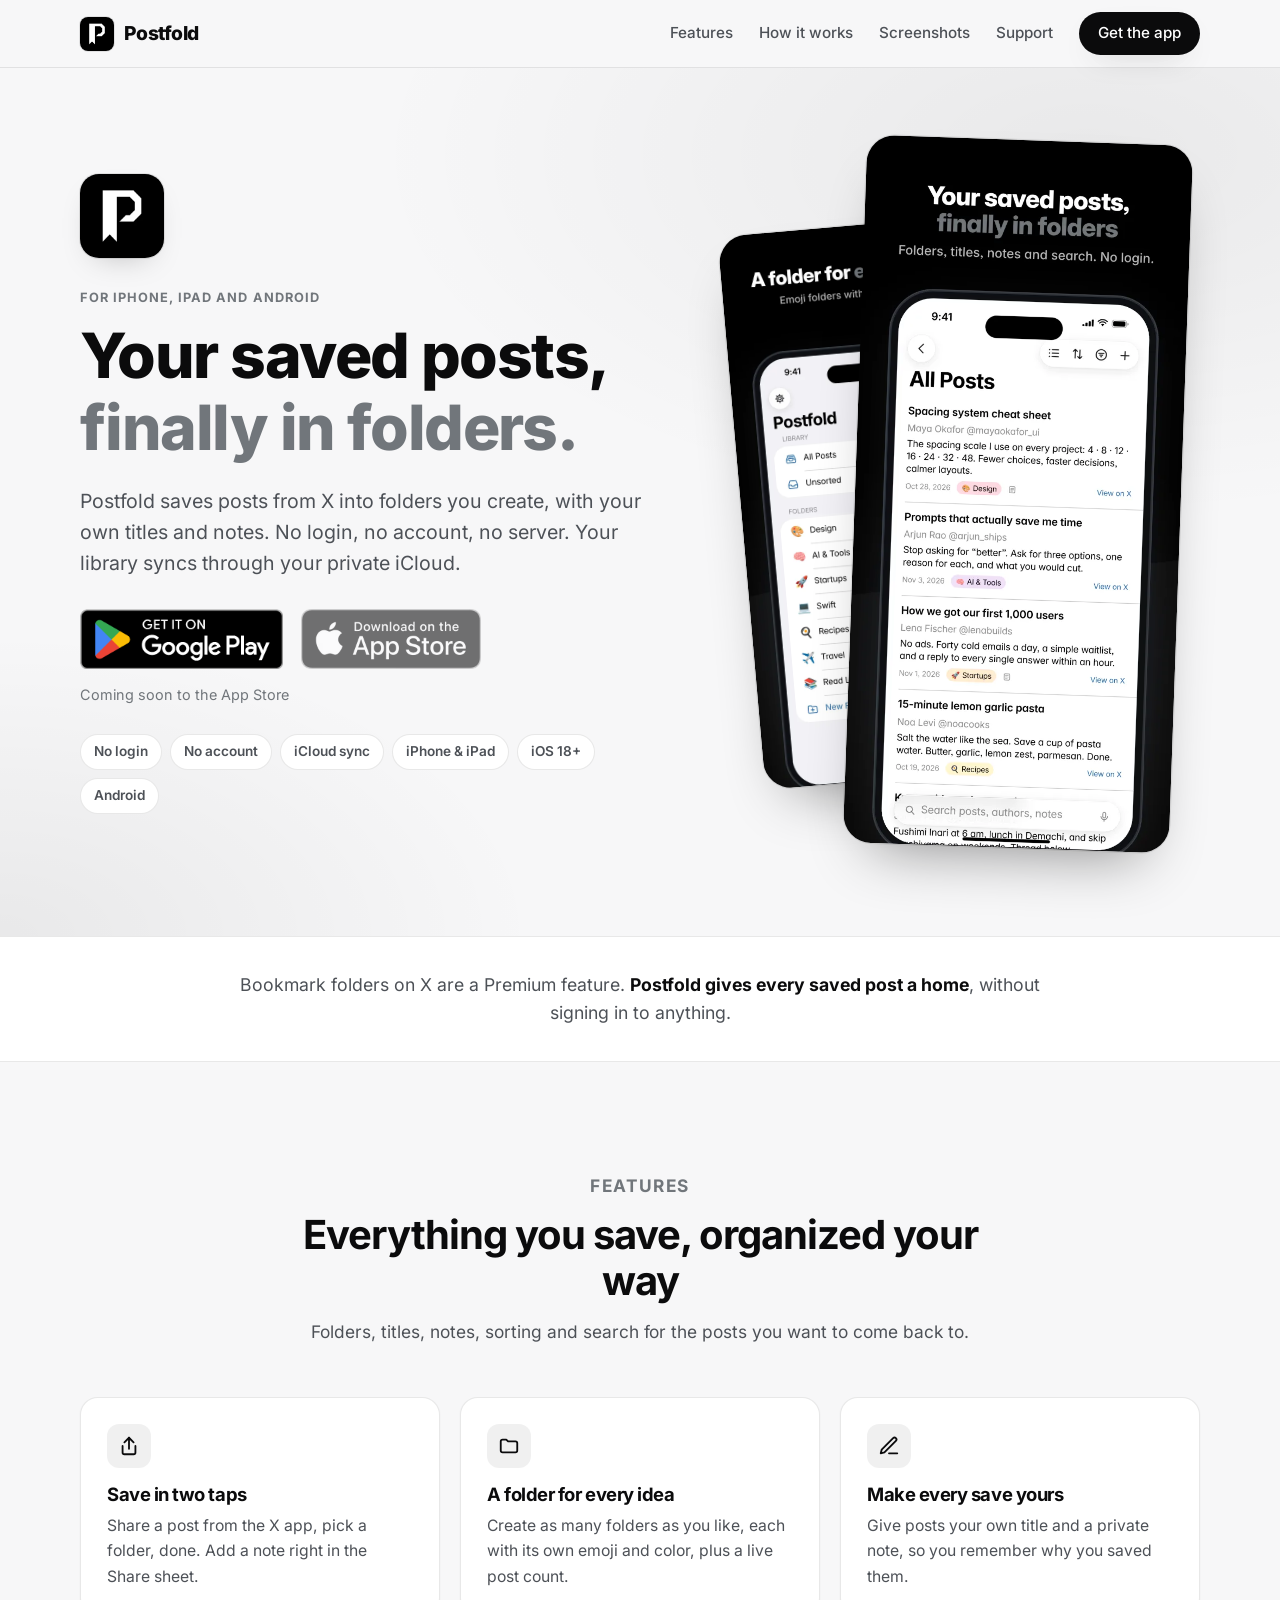
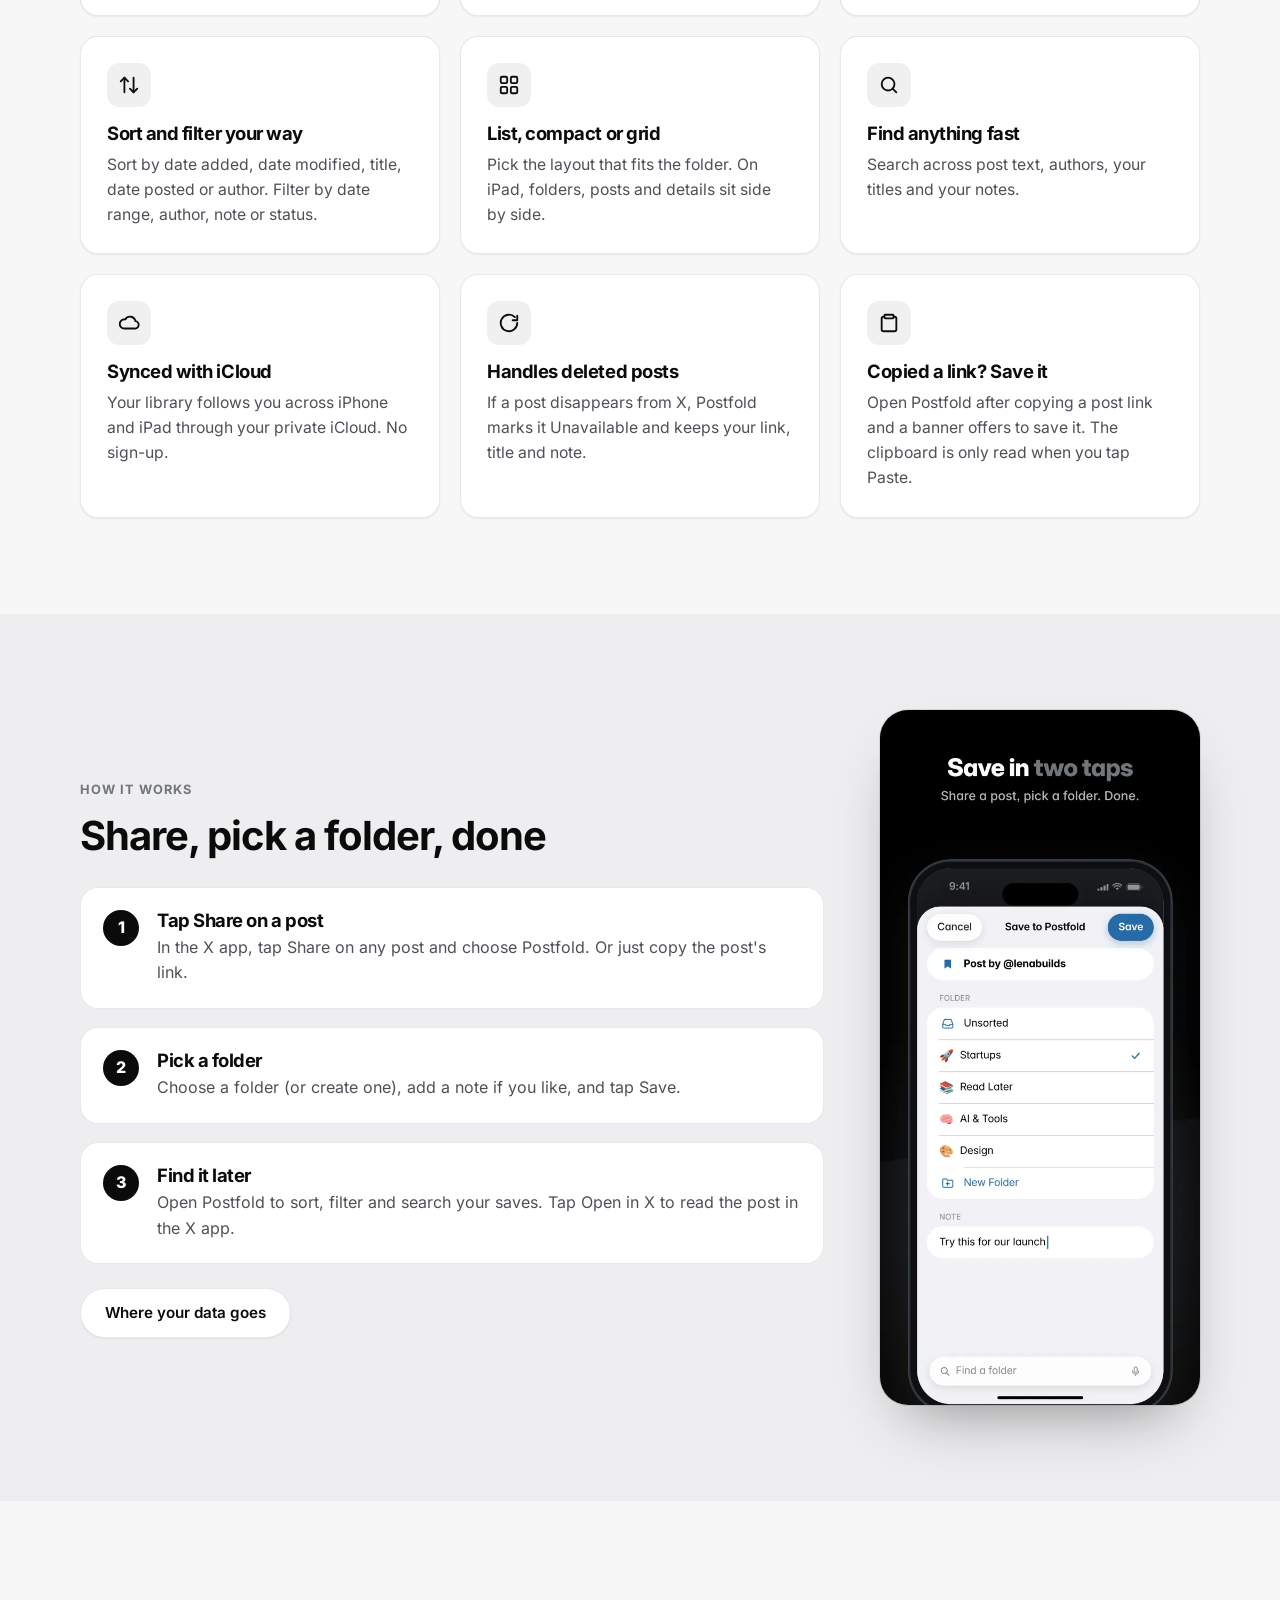
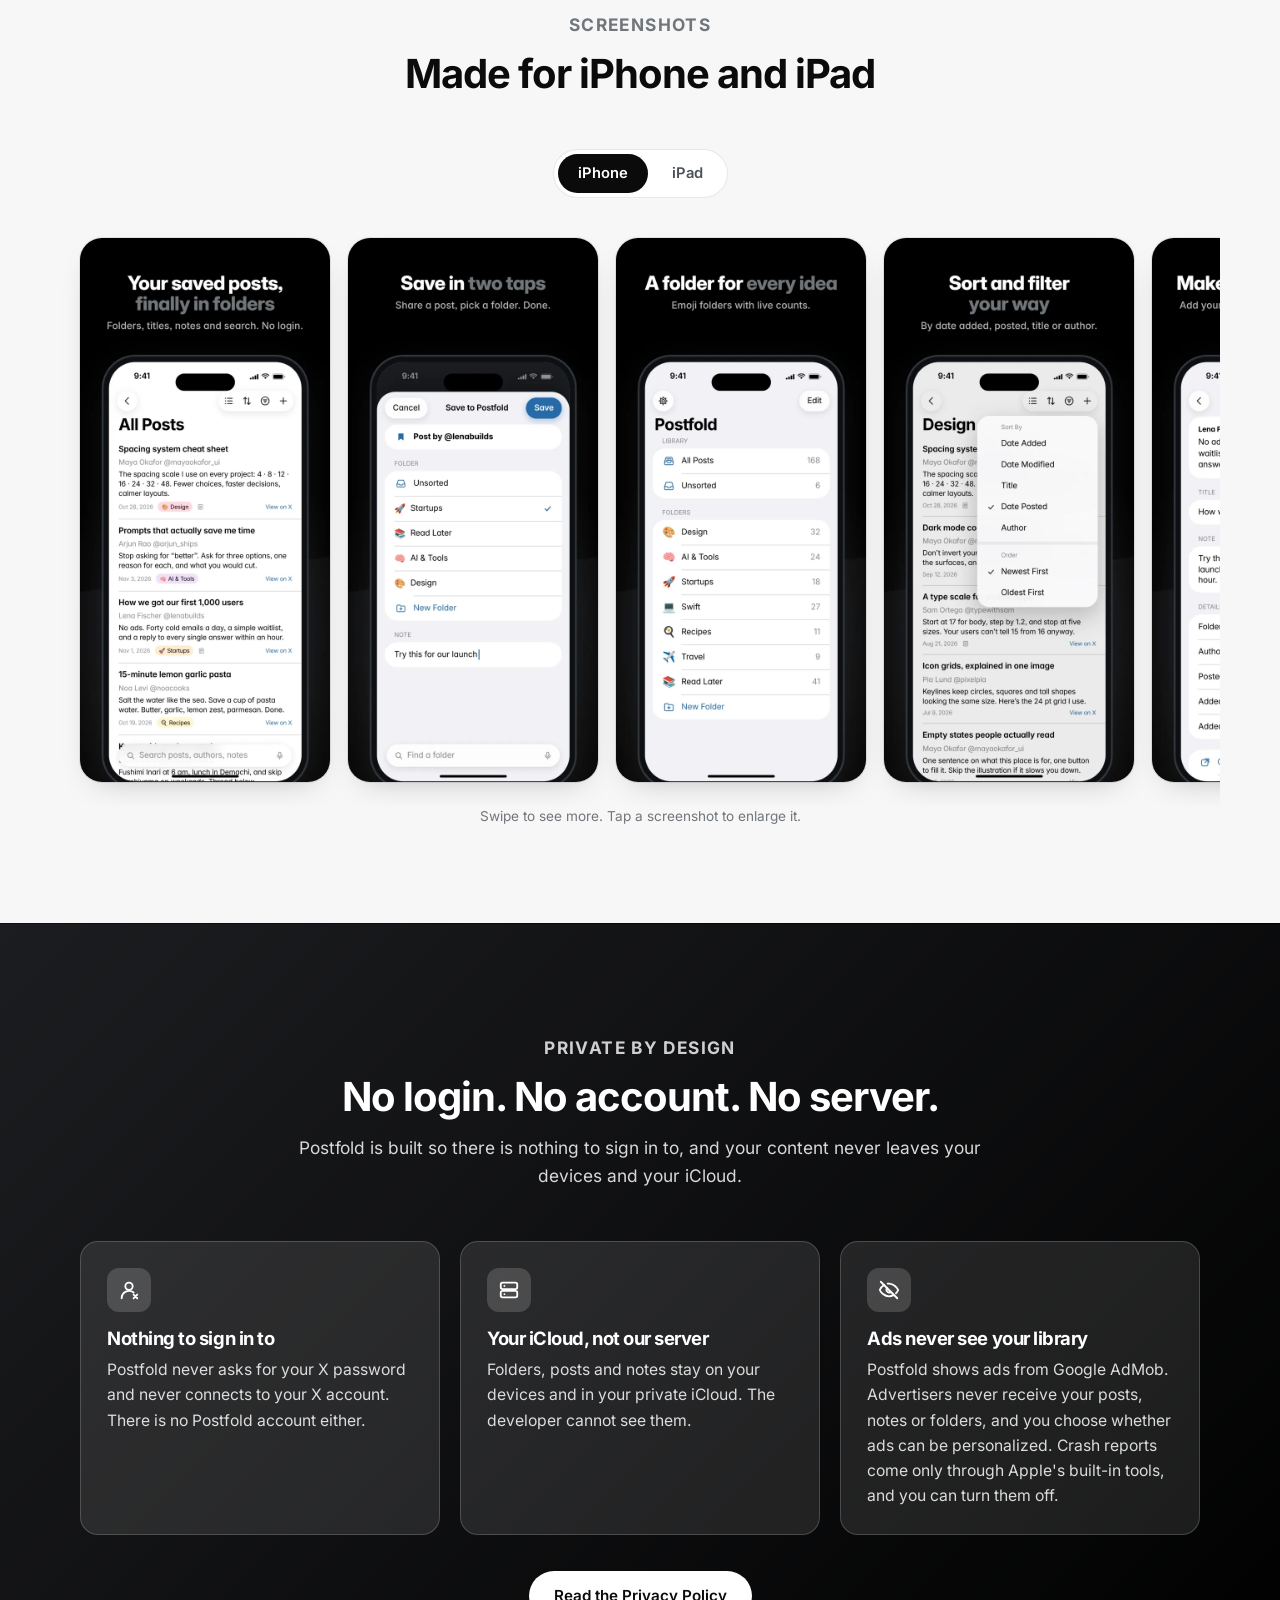
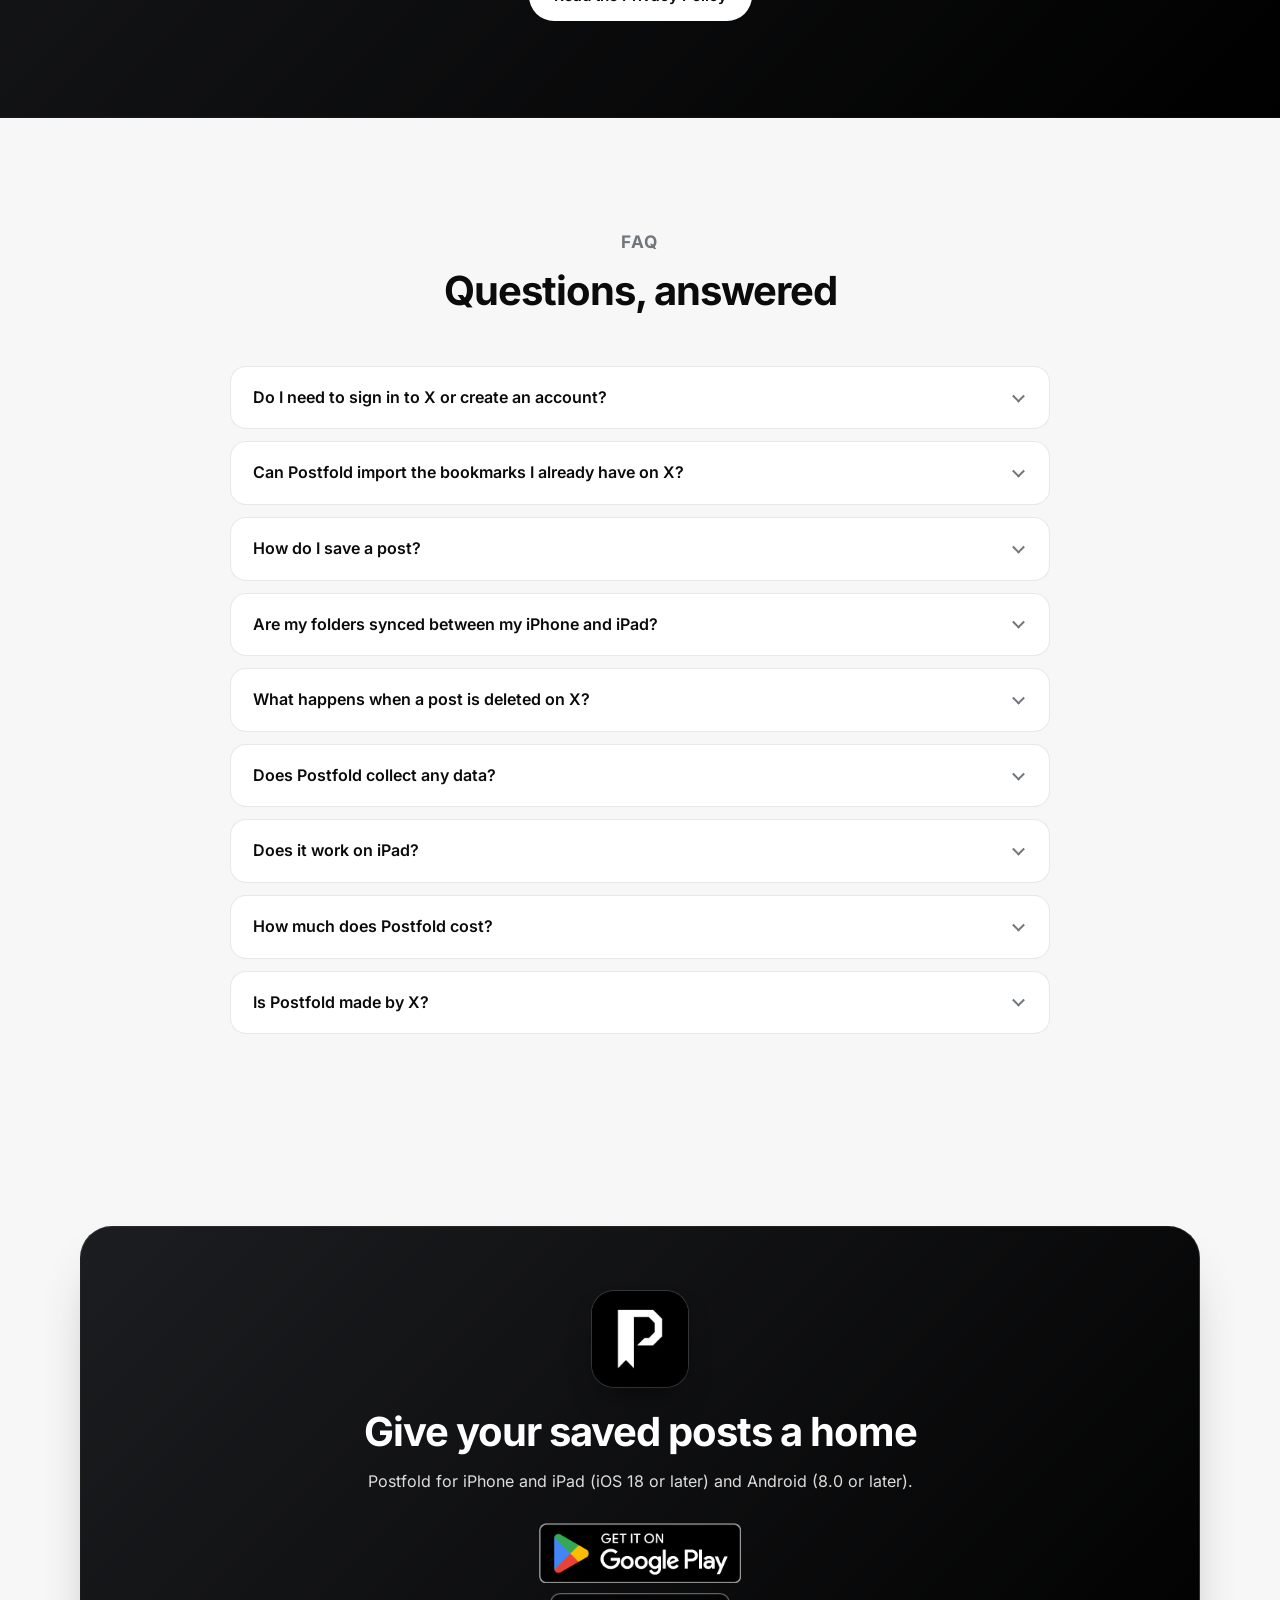
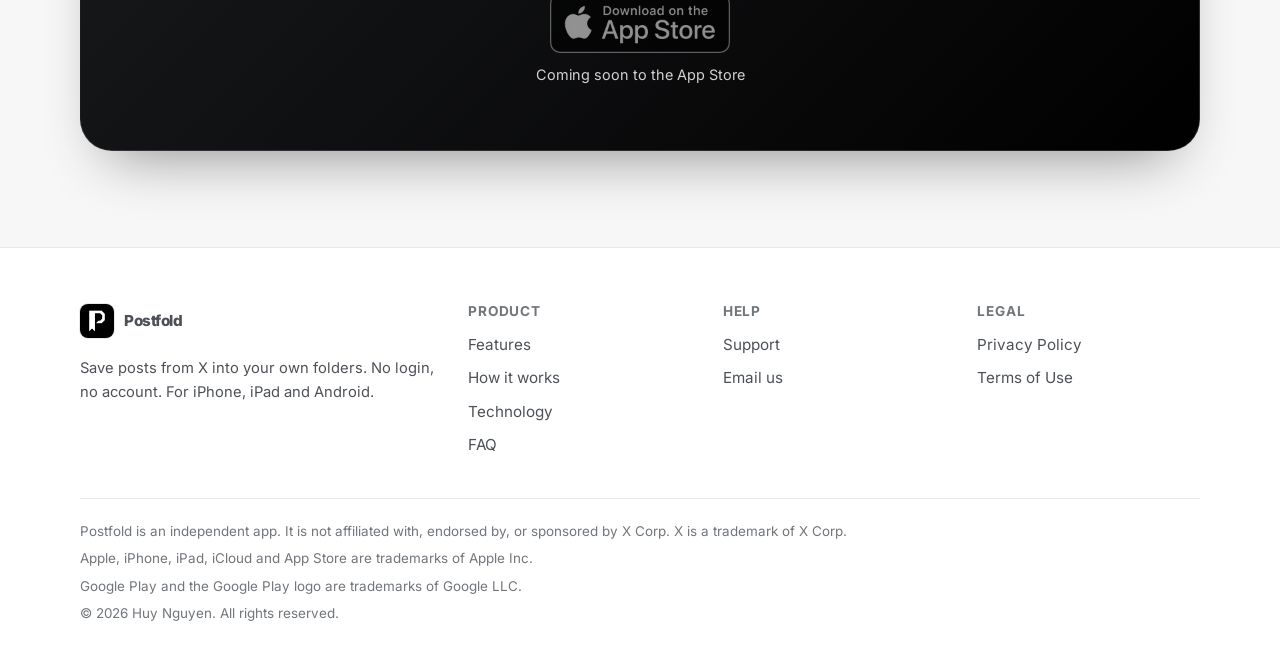
==== commit 5383af86: "Add Google Play badge and mention Android Co-Authored-By: Claude Opus 5.5 <noreply@anthropic.com>" ====
--- a/index.html
+++ b/index.html
@@ -4,7 +4,7 @@
   <meta charset="utf-8">
   <meta name="viewport" content="width=device-width, initial-scale=1">
   <title>Postfold: Save posts from X into folders</title>
-  <meta name="description" content="Postfold saves posts from X into your own folders with titles, notes, sorting and search. No login, no account, synced with your private iCloud. For iPhone and iPad.">
+  <meta name="description" content="Postfold saves posts from X into your own folders with titles, notes, sorting and search. No login, no account. For iPhone, iPad and Android, with private iCloud sync on iPhone and iPad.">
   <link rel="canonical" href="https://postfold.space/">
   <link rel="alternate" type="text/markdown" title="Markdown version" href="https://postfold.space/index.md">
   <link rel="alternate" type="text/plain" title="LLM context" href="https://postfold.space/llms.txt">
@@ -16,7 +16,7 @@
   <meta property="og:type" content="website">
   <meta property="og:site_name" content="Postfold">
   <meta property="og:title" content="Postfold: Save posts from X into folders">
-  <meta property="og:description" content="Postfold saves posts from X into your own folders with titles, notes, sorting and search. No login, no account, synced with your private iCloud. For iPhone and iPad.">
+  <meta property="og:description" content="Postfold saves posts from X into your own folders with titles, notes, sorting and search. No login, no account. For iPhone, iPad and Android, with private iCloud sync on iPhone and iPad.">
   <meta property="og:url" content="https://postfold.space/">
   <meta property="og:image" content="https://postfold.space/assets/images/og-image.jpg">
   <meta property="og:image:width" content="1200">
@@ -25,7 +25,7 @@
   <meta name="twitter:card" content="summary_large_image">
   <link rel="preload" href="assets/fonts/inter-latin.woff2" as="font" type="font/woff2" crossorigin>
   <link rel="stylesheet" href="assets/css/style.css">
-  <script type="application/ld+json">{"@context":"https://schema.org","@type":"SoftwareApplication","name":"Postfold","description":"Save posts from X into folders with your own titles and notes. No login, no account, synced with iCloud.","operatingSystem":"iOS 18.0 or later","applicationCategory":"ProductivityApplication","url":"https://postfold.space/","image":"https://postfold.space/assets/images/app-icon-512.png","author":{"@type":"Person","name":"Huy Nguyen","email":"huynguyennovem@gmail.com"}}</script>
+  <script type="application/ld+json">{"@context":"https://schema.org","@type":"SoftwareApplication","name":"Postfold","description":"Save posts from X into folders with your own titles and notes. No login, no account, synced with iCloud.","operatingSystem":"iOS 18.0 or later, Android 8.0 or later","applicationCategory":"ProductivityApplication","url":"https://postfold.space/","image":"https://postfold.space/assets/images/app-icon-512.png","author":{"@type":"Person","name":"Huy Nguyen","email":"huynguyennovem@gmail.com"}}</script>
   <script type="application/ld+json">{"@context":"https://schema.org","@type":"FAQPage","mainEntity":[{"@type":"Question","name":"Do I need to sign in to X or create an account?","acceptedAnswer":{"@type":"Answer","text":"No. Postfold has no login of any kind: it never connects to your X account and there is no Postfold account. You save a post by sharing it from the X app or by pasting its link."}},{"@type":"Question","name":"Can Postfold import the bookmarks I already have on X?","acceptedAnswer":{"@type":"Answer","text":"No. Because Postfold never signs in to X, it cannot read your X bookmarks. You add posts one at a time, from the Share sheet or by pasting a link."}},{"@type":"Question","name":"How do I save a post?","acceptedAnswer":{"@type":"Answer","text":"In the X app, tap Share on a post, then choose Postfold. Pick a folder, add a note if you like, and tap Save. You can also copy a post link and open Postfold: a banner offers to save it, or you can paste it on the Add screen."}},{"@type":"Question","name":"Are my folders synced between my iPhone and iPad?","acceptedAnswer":{"@type":"Answer","text":"Yes. Postfold syncs through your own private iCloud, so every device signed in to the same Apple Account sees the same folders, posts and notes. If iCloud is turned off, everything stays on that device."}},{"@type":"Question","name":"What happens when a post is deleted on X?","acceptedAnswer":{"@type":"Answer","text":"Postfold re-checks saved posts from time to time. If a post is no longer available, it is marked Unavailable and its cached text is removed. Your link, custom title, note and folder are kept."}},{"@type":"Question","name":"Does Postfold collect any data?","acceptedAnswer":{"@type":"Answer","text":"Not your content. Your posts, notes and folders stay on your devices and in your private iCloud, and they are never shared with advertisers. Postfold shows ads from Google AdMob, which uses device data such as your IP address, how you interact with ads and, if you allow tracking, your device's advertising identifier. To fix bugs, we receive anonymous crash reports and usage statistics through Apple's built-in tools. You can turn them off in Postfold's Settings and in iOS Settings. The Privacy Policy has the details."}},{"@type":"Question","name":"Does it work on iPad?","acceptedAnswer":{"@type":"Answer","text":"Yes. Postfold runs on iPhone and iPad with iOS 18 or later. On iPad you see folders, posts and the post itself side by side."}},{"@type":"Question","name":"How much does Postfold cost?","acceptedAnswer":{"@type":"Answer","text":"Any price or in-app purchase is shown on the App Store listing before you download or buy."}},{"@type":"Question","name":"Is Postfold made by X?","acceptedAnswer":{"@type":"Answer","text":"No. Postfold is an independent app and is not affiliated with, endorsed by, or sponsored by X Corp."}}]}</script>
 </head>
 <body>
@@ -61,10 +61,13 @@
             <source srcset="assets/images/app-icon-light.webp" type="image/webp">
             <img class="hero-icon" src="assets/images/app-icon-light.png" alt="Postfold app icon: a white letter P shaped like a bookmark" width="84" height="84" fetchpriority="high">
           </picture>
-          <p class="eyebrow">For iPhone and iPad</p>
+          <p class="eyebrow">For iPhone, iPad and Android</p>
           <h1>Your saved posts, <span class="accent">finally in folders.</span></h1>
           <p class="lead">Postfold saves posts from X into folders you create, with your own titles and notes. No login, no account, no server. Your library syncs through your private iCloud.</p>
           <div class="store-row">
+            <a class="store-badge store-badge-play" href="https://play.google.com/store/apps/details?id=com.app.postfold" target="_blank" rel="noopener">
+              <img src="assets/images/GooglePlay_Badge.png" alt="Get Postfold on Google Play" width="202" height="60">
+            </a>
             <a class="store-badge" data-store="ios" aria-disabled="true" tabindex="-1">
               <picture>
                 <source srcset="assets/images/App_Store_Badge.webp" type="image/webp">
@@ -79,6 +82,7 @@
             <li>iCloud sync</li>
             <li>iPhone &amp; iPad</li>
             <li>iOS 18+</li>
+            <li>Android</li>
           </ul>
         </div>
         <div class="hero-visual">
@@ -314,8 +318,11 @@
             <img class="cta-icon" src="assets/images/app-icon-light.png" alt="" width="96" height="96" loading="lazy">
           </picture>
           <h2>Give your saved posts a home</h2>
-          <p>Postfold for iPhone and iPad. Requires iOS 18 or later.</p>
+          <p>Postfold for iPhone and iPad (iOS 18 or later) and Android (8.0 or later).</p>
           <div class="store-row">
+            <a class="store-badge store-badge-play" href="https://play.google.com/store/apps/details?id=com.app.postfold" target="_blank" rel="noopener">
+              <img src="assets/images/GooglePlay_Badge.png" alt="Get Postfold on Google Play" width="202" height="60">
+            </a>
             <a class="store-badge" data-store="ios" aria-disabled="true" tabindex="-1">
               <picture>
                 <source srcset="assets/images/App_Store_Badge.webp" type="image/webp">
@@ -347,7 +354,7 @@
             </picture>
             <span>Postfold</span>
           </a>
-          <p>Save posts from X into your own folders. No login, no account. For iPhone and iPad.</p>
+          <p>Save posts from X into your own folders. No login, no account. For iPhone, iPad and Android.</p>
         </div>
         <div>
           <h4>Product</h4>
@@ -376,6 +383,7 @@
       <div class="footer-legal">
         <p>Postfold is an independent app. It is not affiliated with, endorsed by, or sponsored by X Corp. X is a trademark of X Corp.</p>
         <p>Apple, iPhone, iPad, iCloud and App Store are trademarks of Apple Inc.</p>
+        <p>Google Play and the Google Play logo are trademarks of Google LLC.</p>
         <p>&copy; <span data-year>2026</span> Huy Nguyen. All rights reserved.</p>
       </div>
     </div>
--- a/assets/css/style.css
+++ b/assets/css/style.css
@@ -366,6 +366,10 @@
   height: 60px;
 }
 
+.store-badge-play img {
+  width: auto;
+}
+
 .store-badge:not([aria-disabled="true"]):hover {
   transform: translateY(-2px);
 }
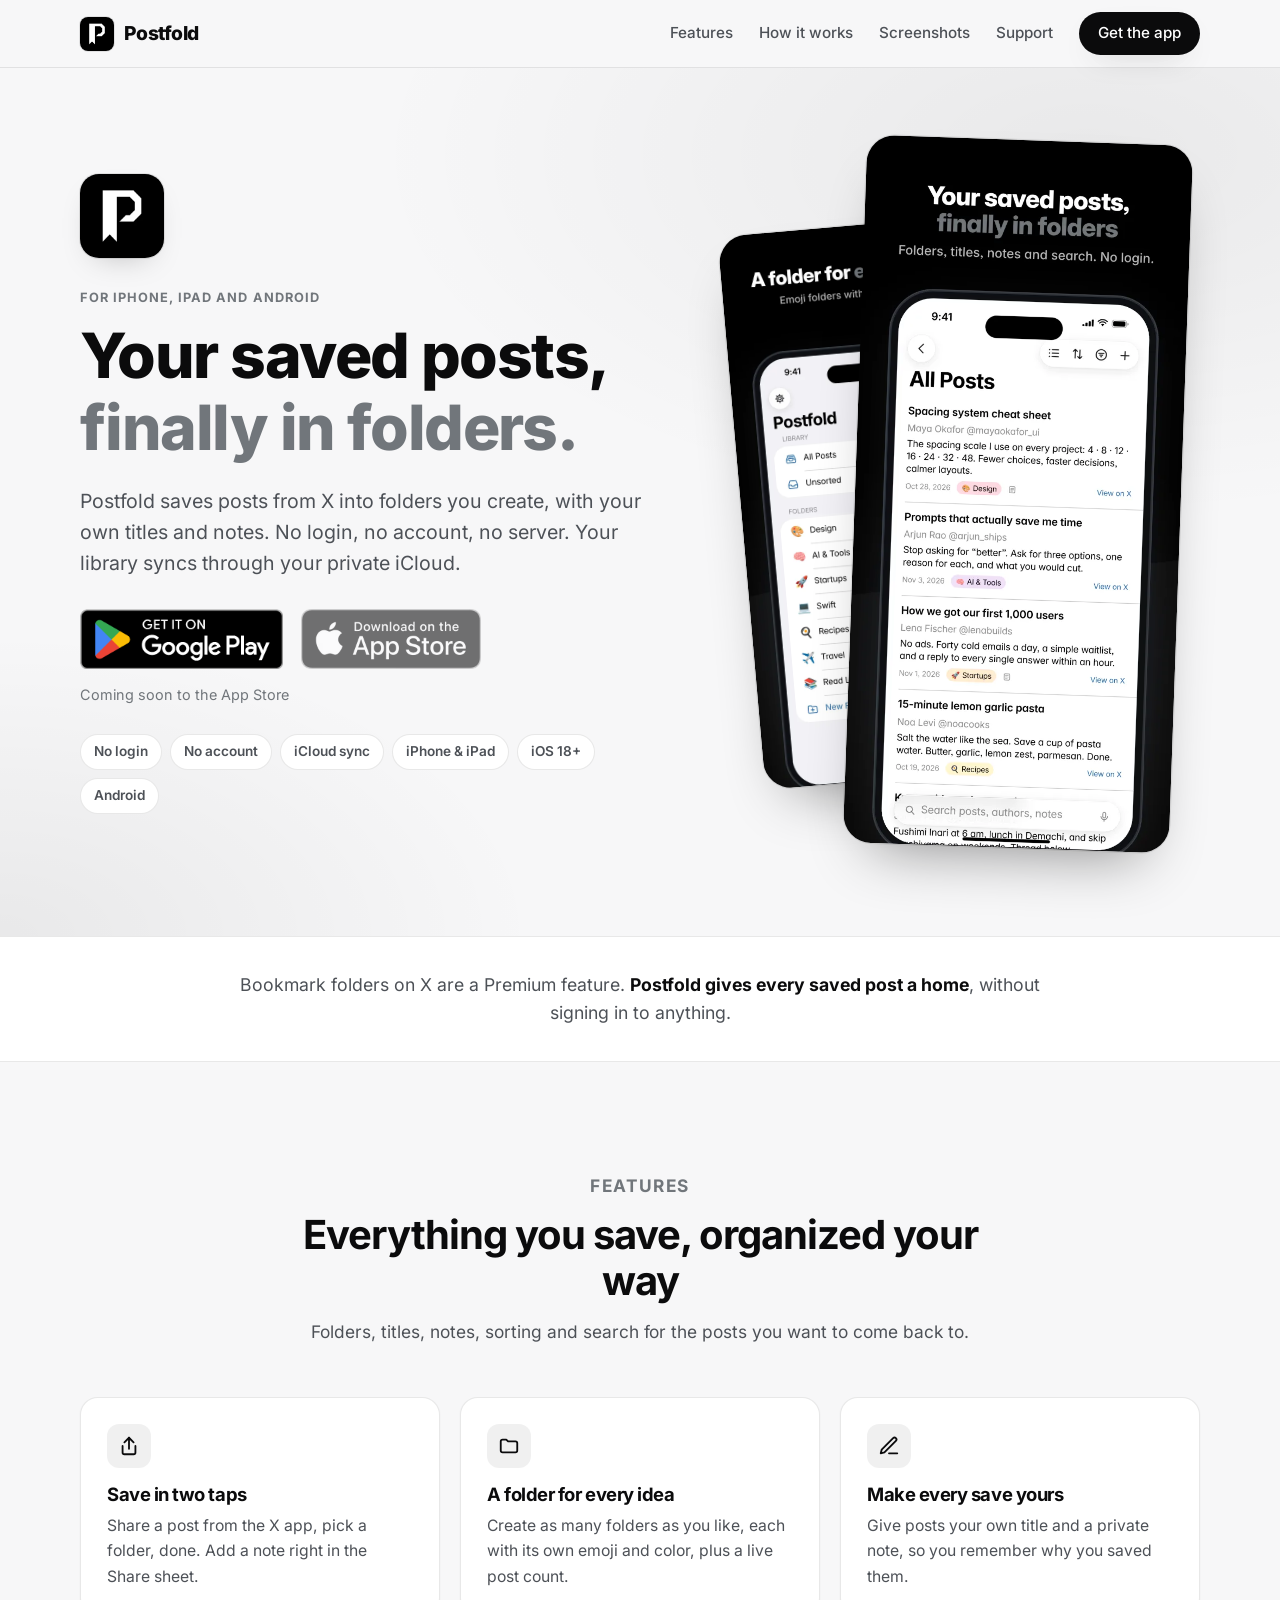
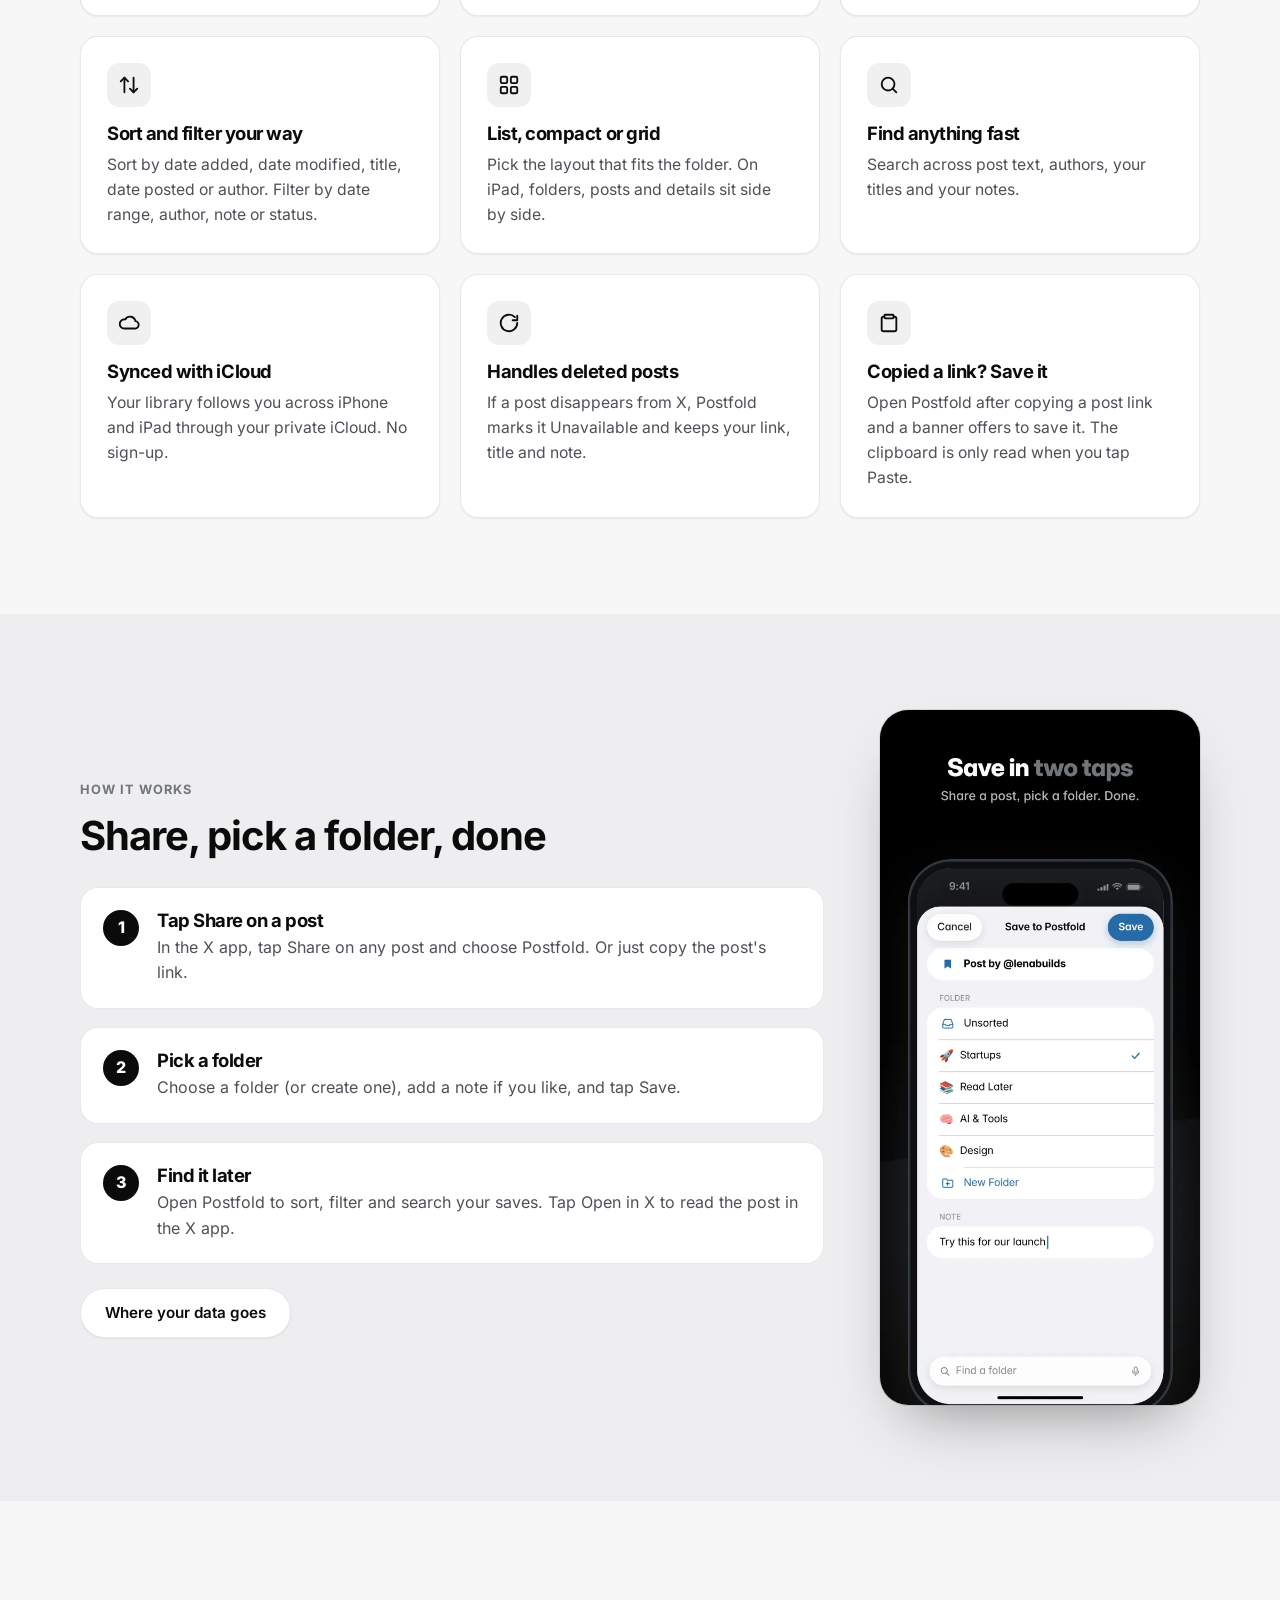
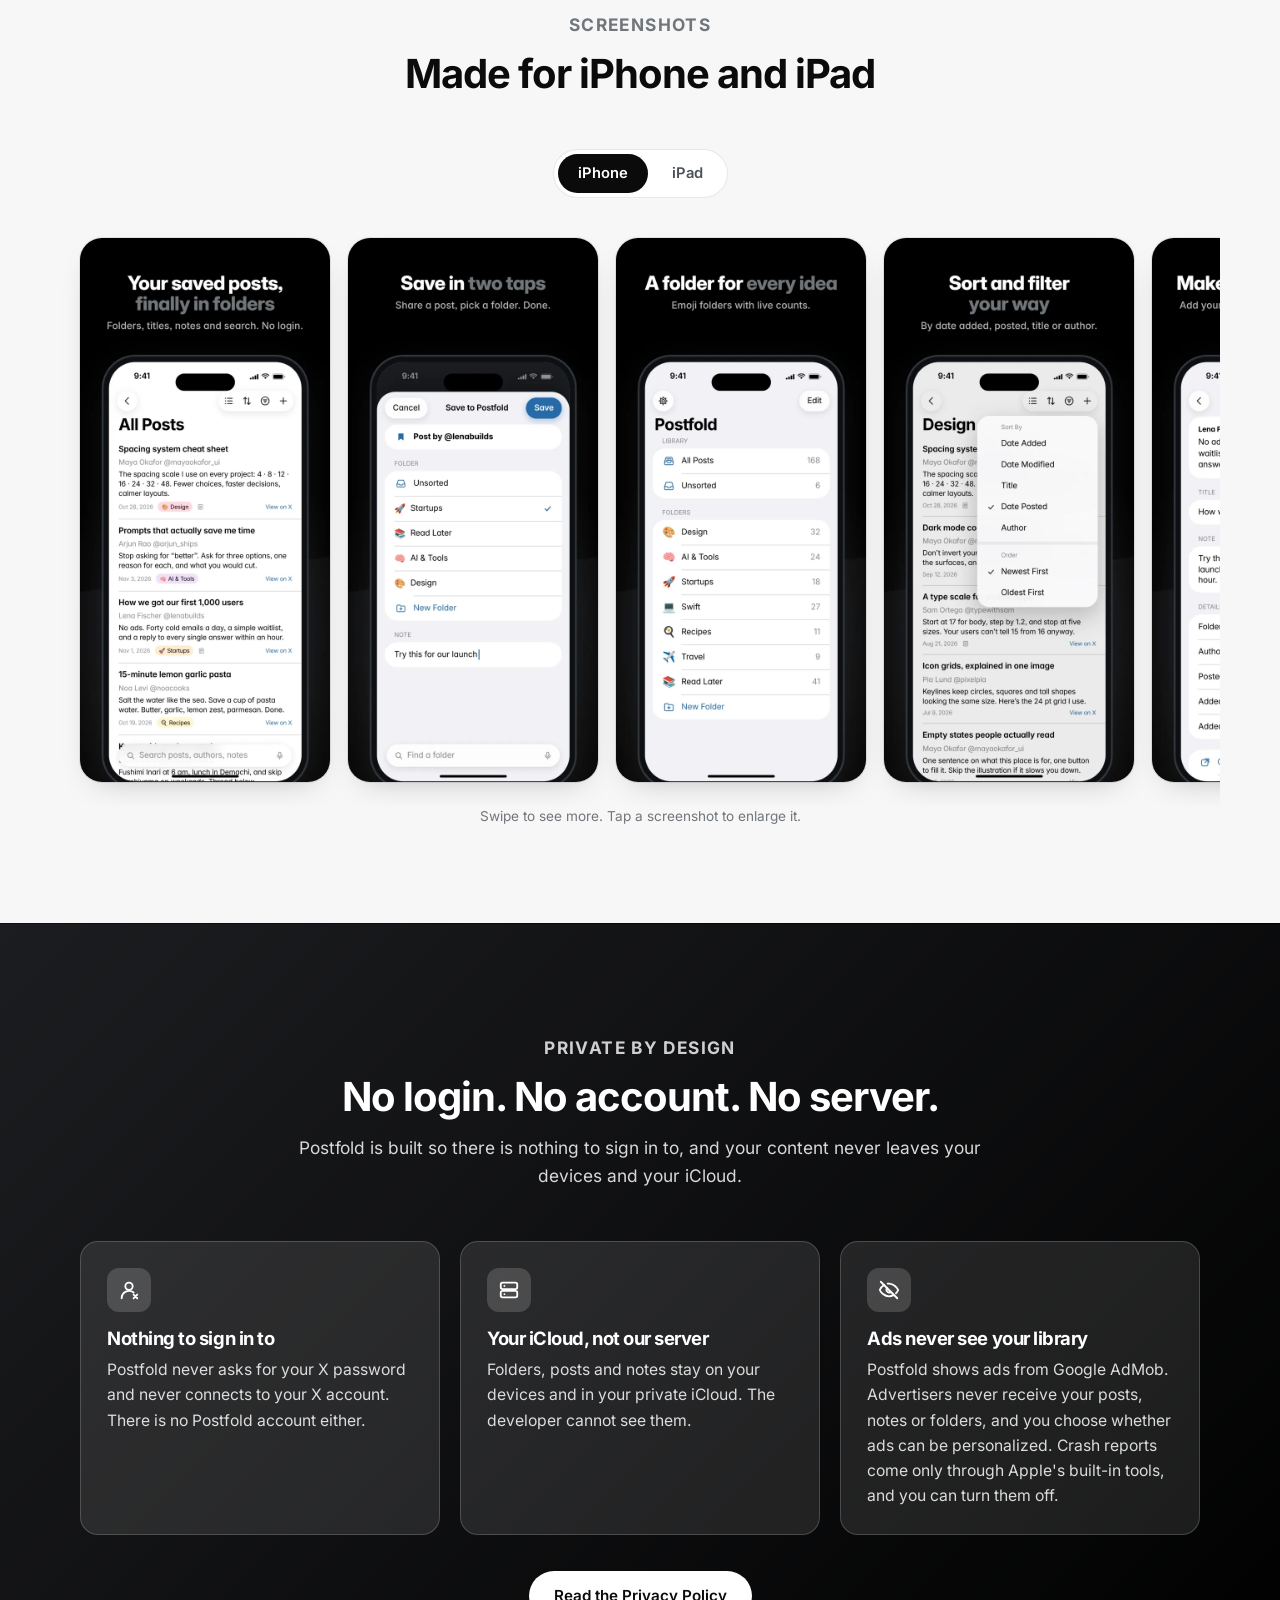
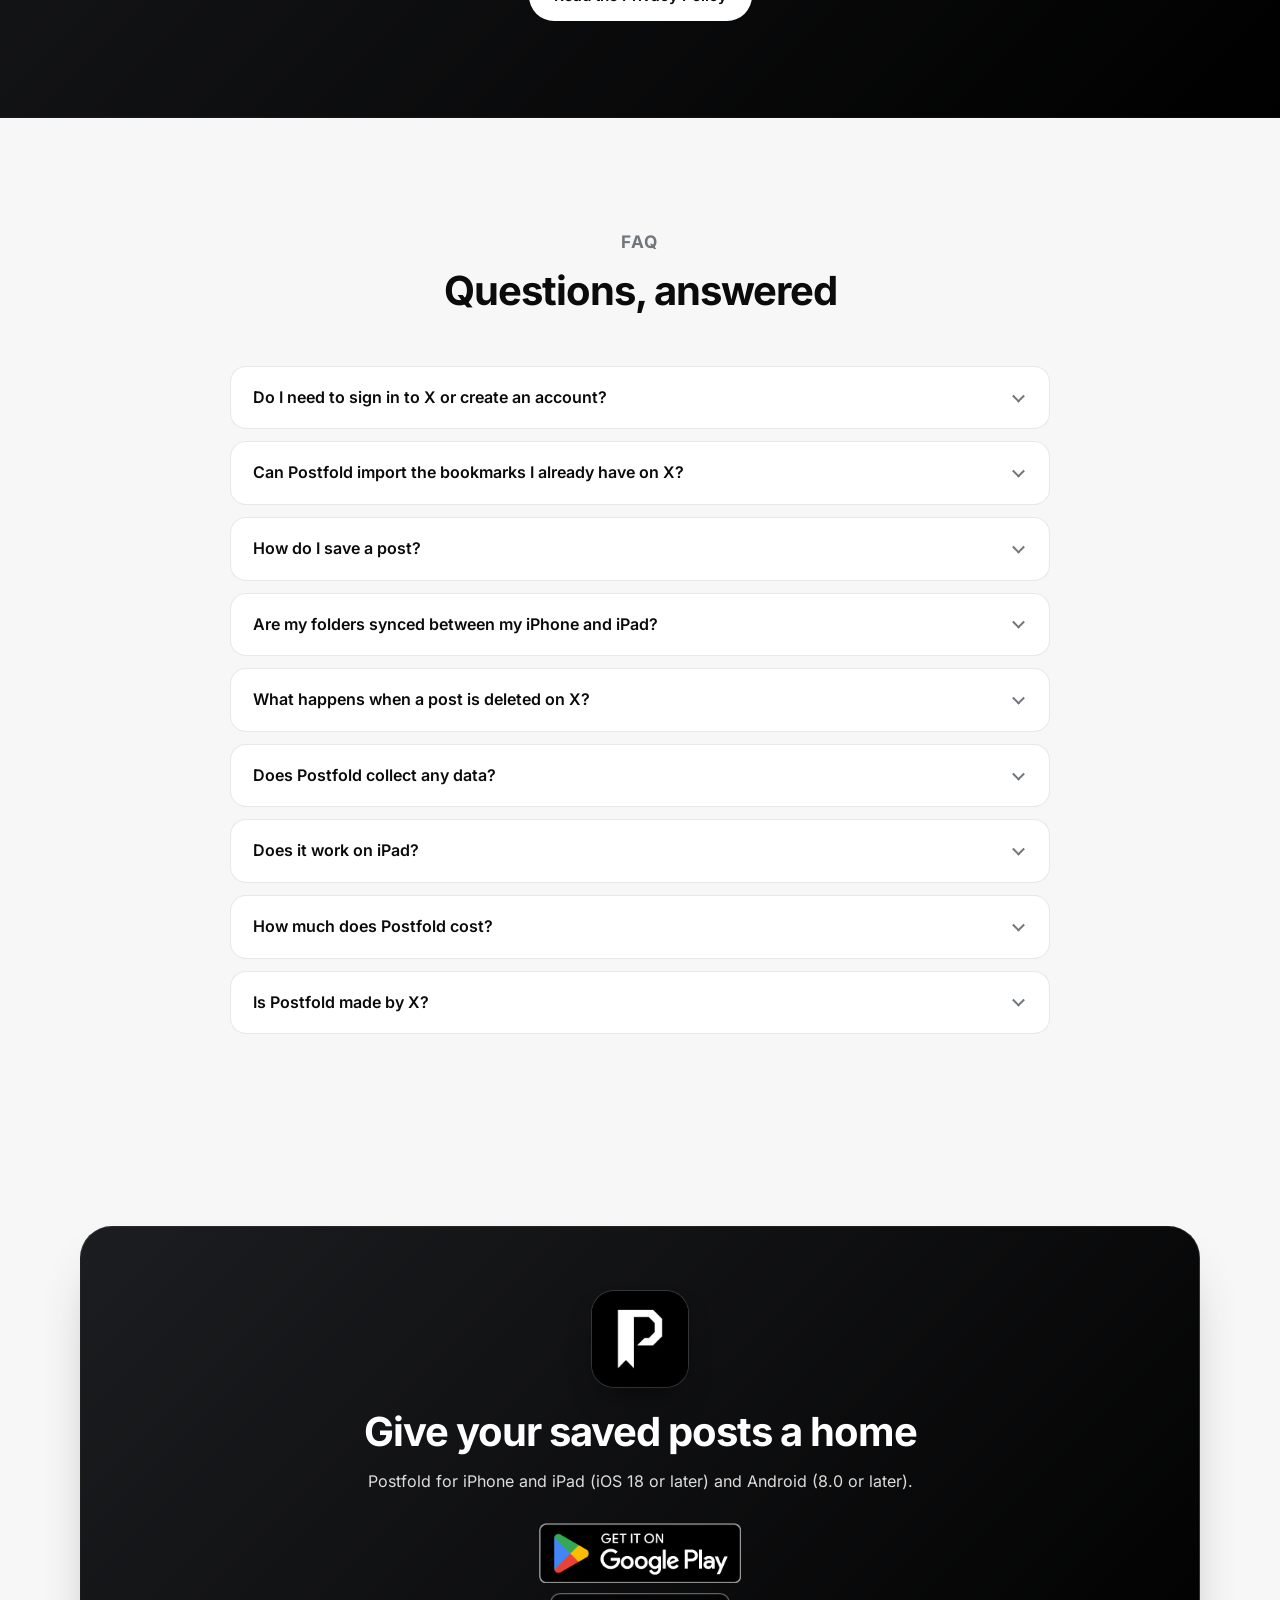
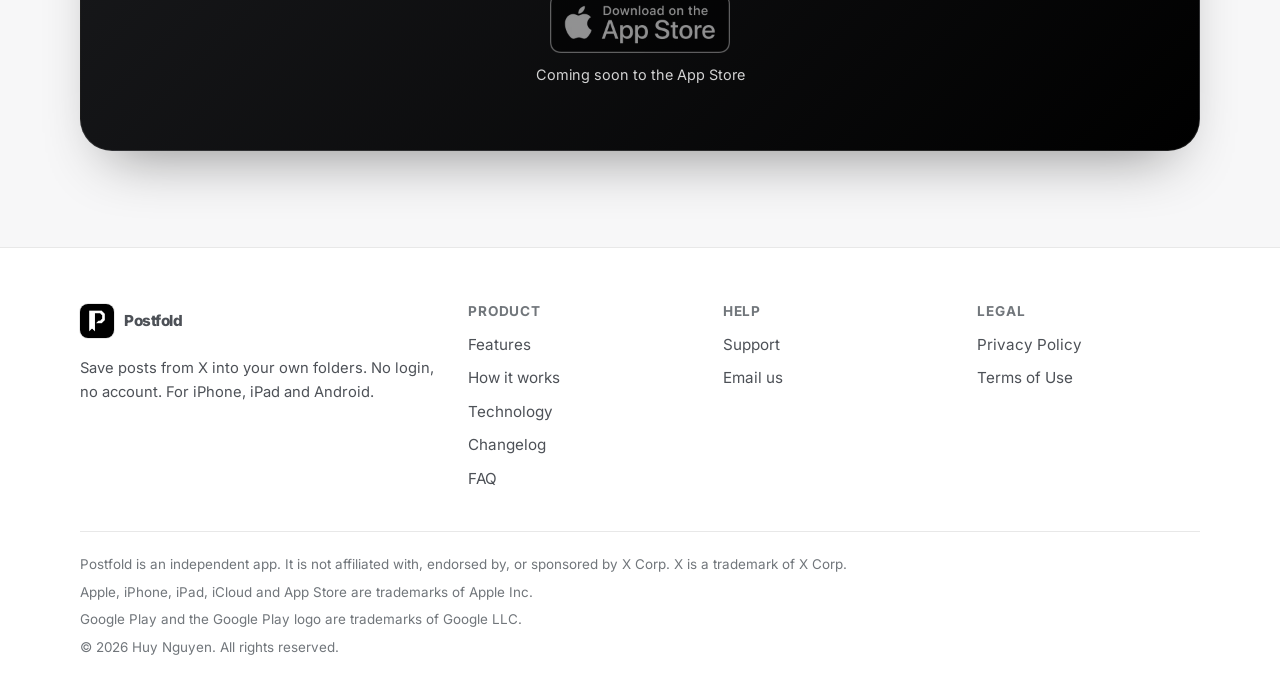
==== commit 20798803: "Add changelog page" ====
--- a/index.html
+++ b/index.html
@@ -362,6 +362,7 @@
             <li><a href="./#features">Features</a></li>
             <li><a href="how-it-works/">How it works</a></li>
             <li><a href="technology/">Technology</a></li>
+            <li><a href="changelog/">Changelog</a></li>
             <li><a href="./#faq">FAQ</a></li>
           </ul>
         </div>
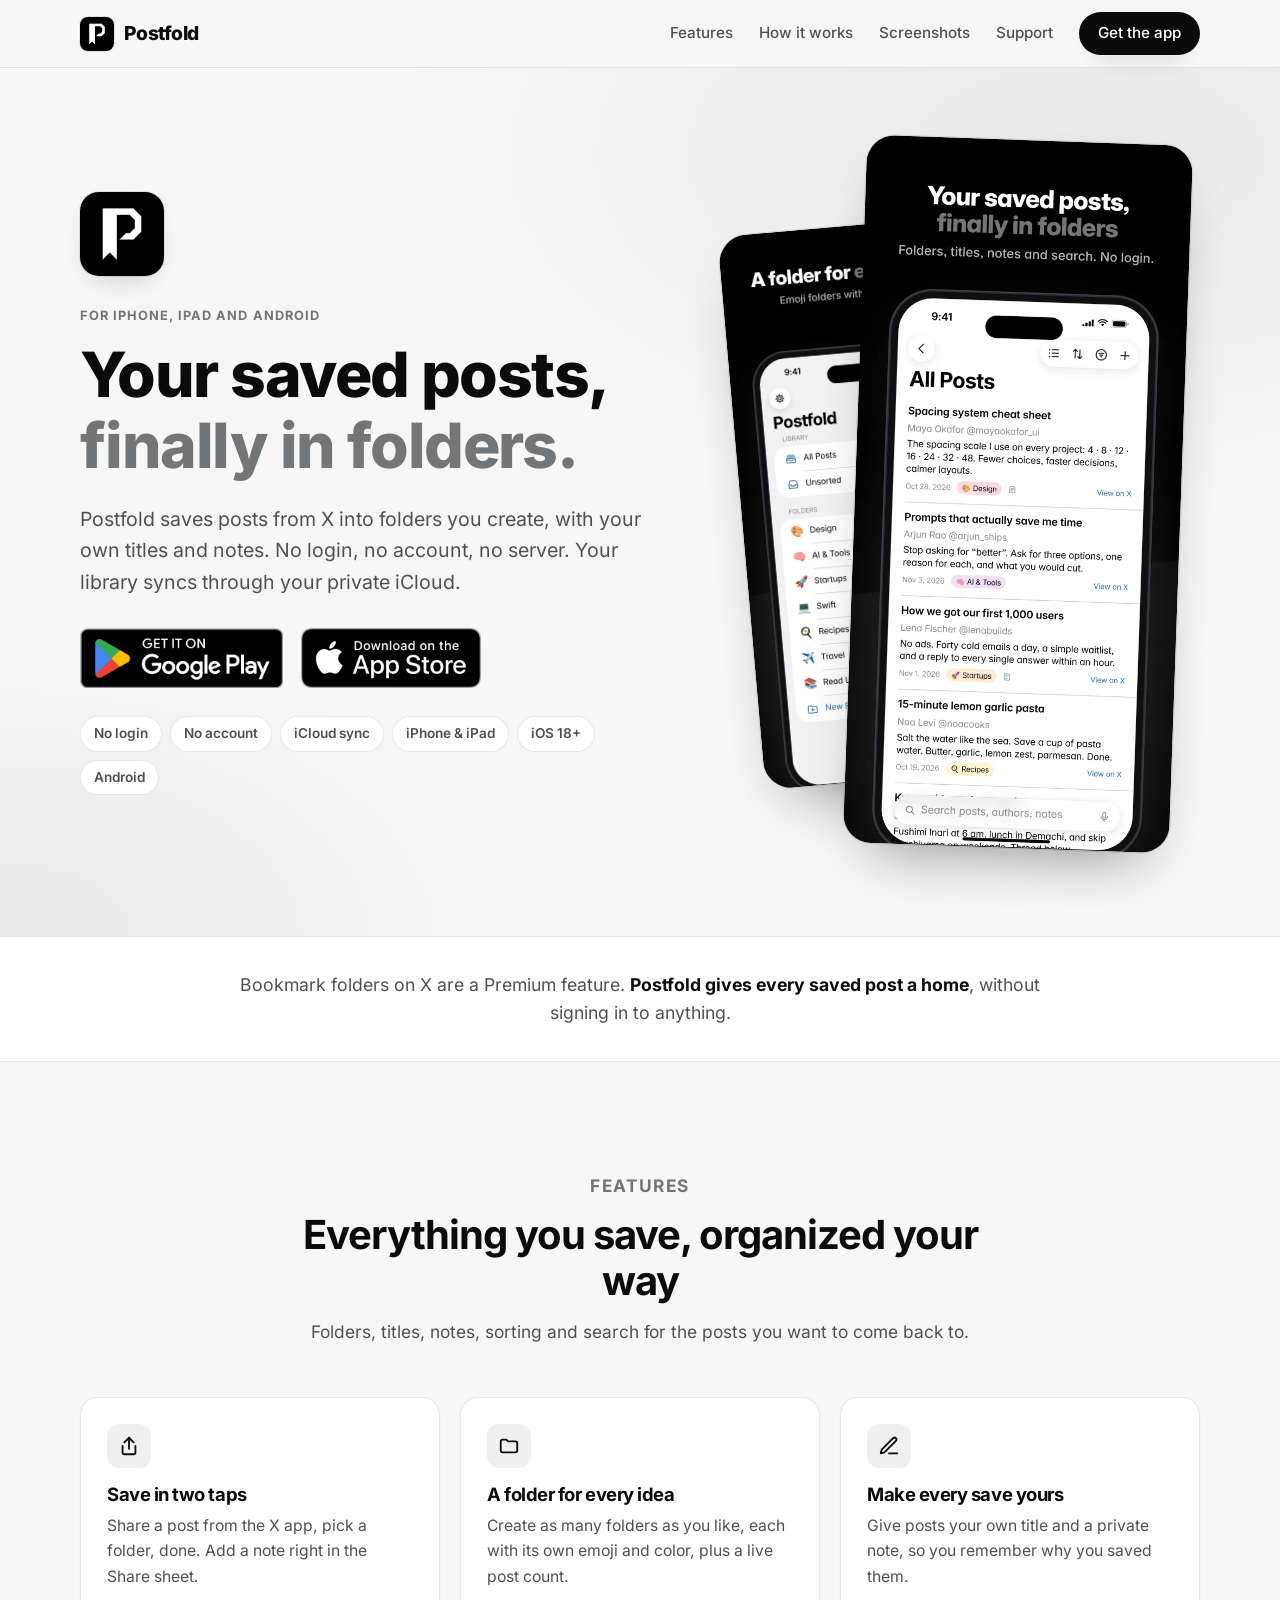
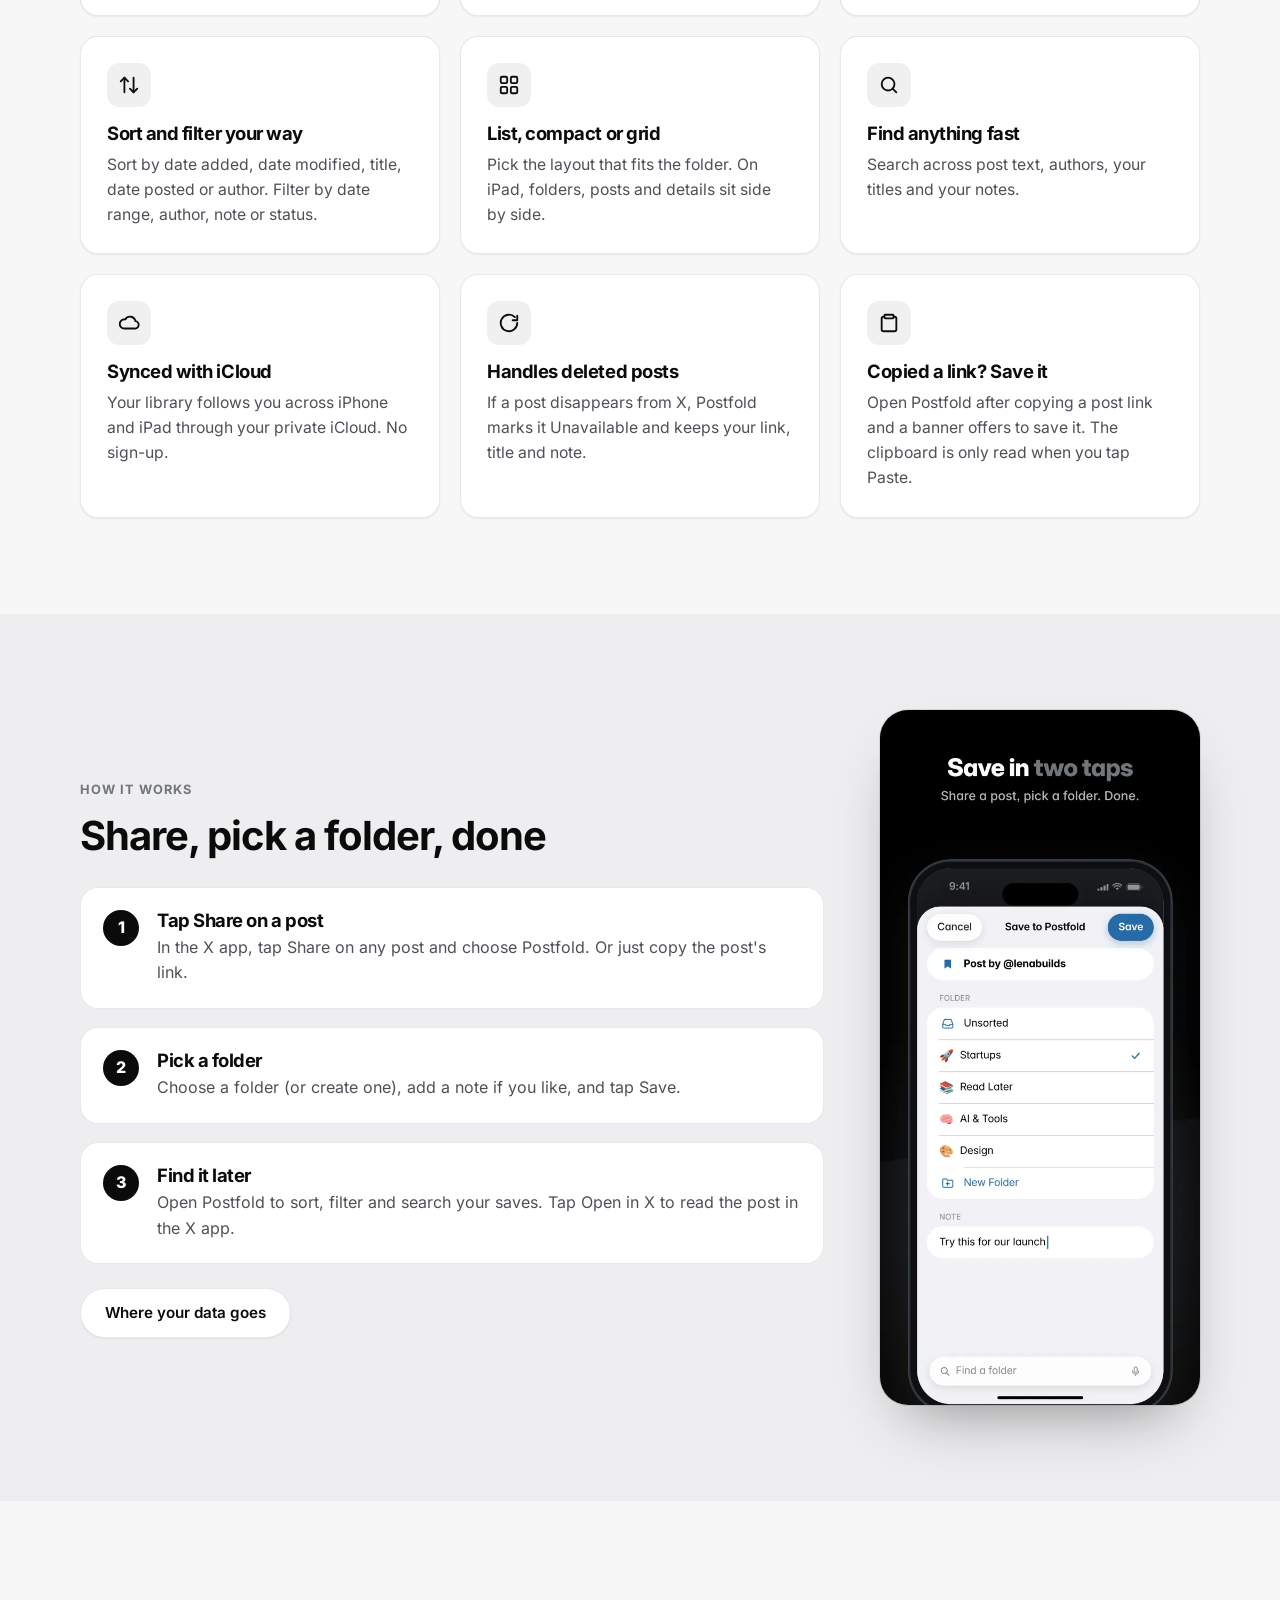
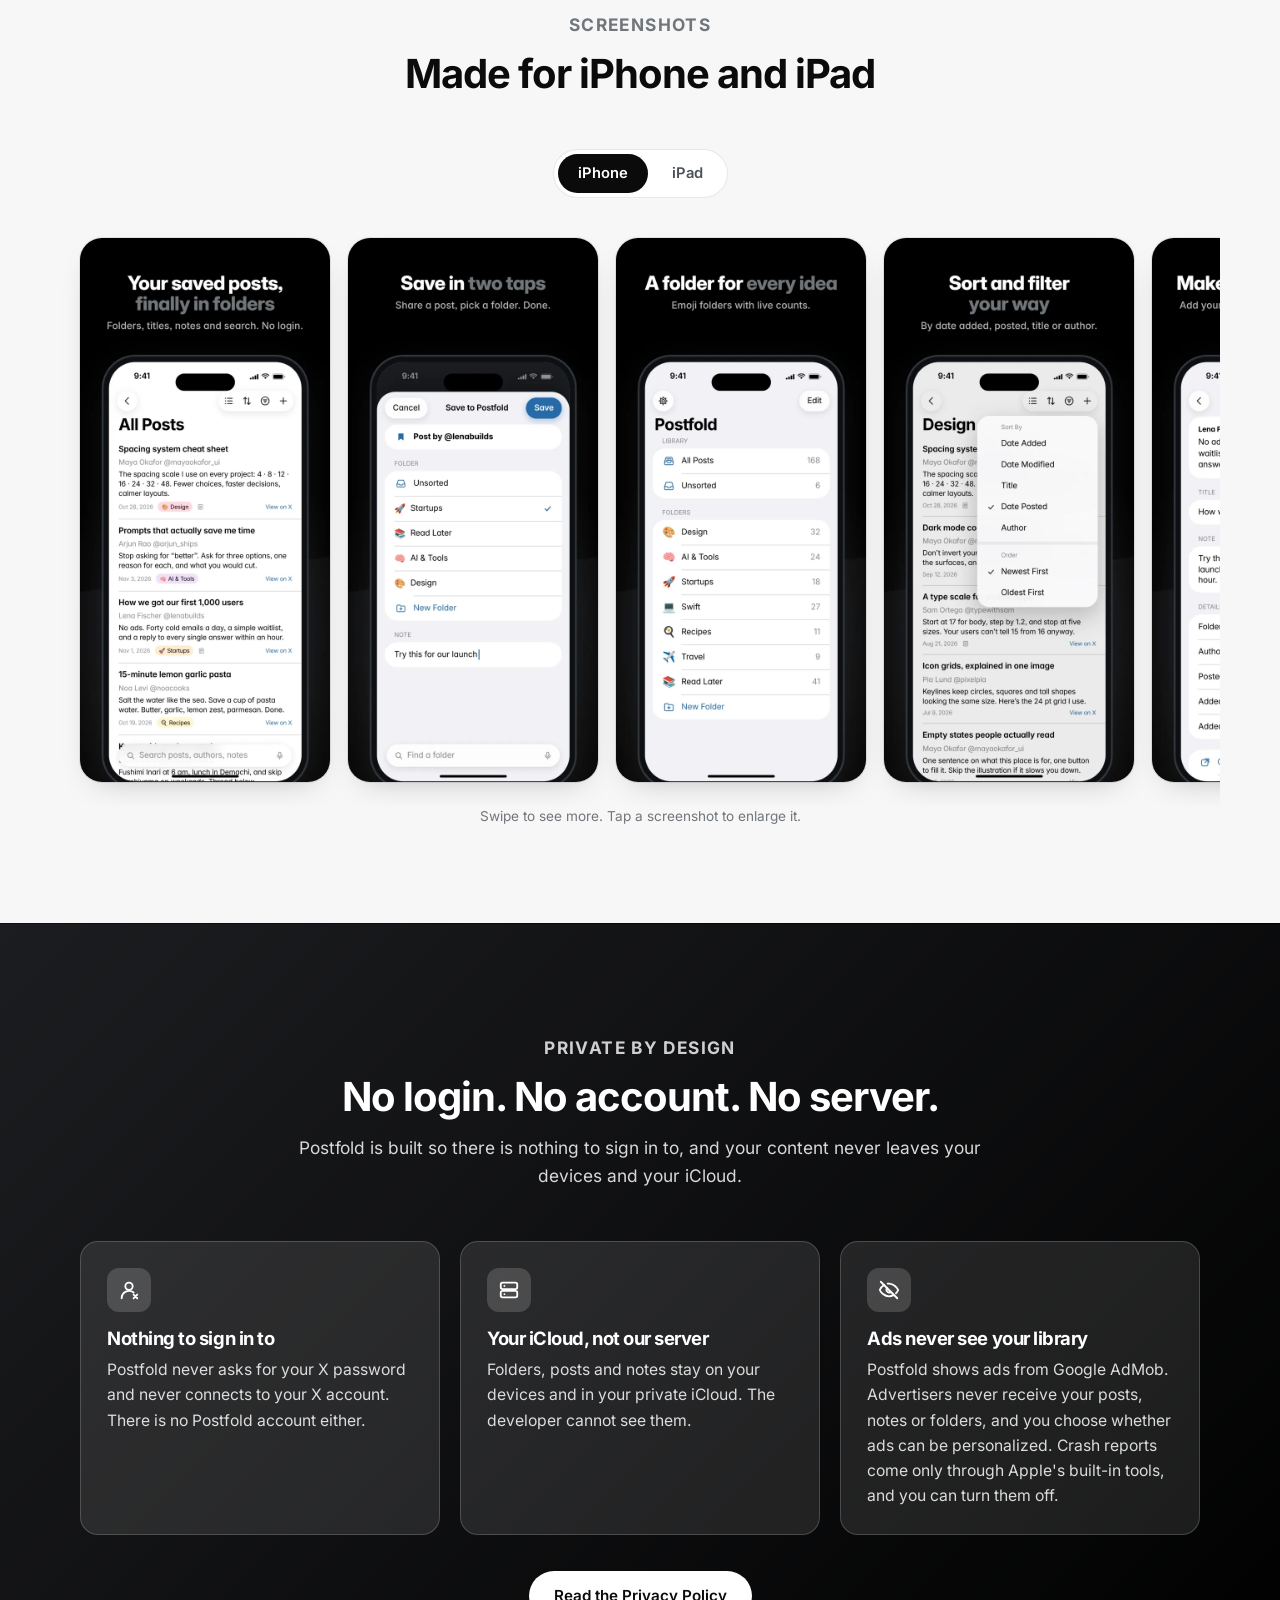
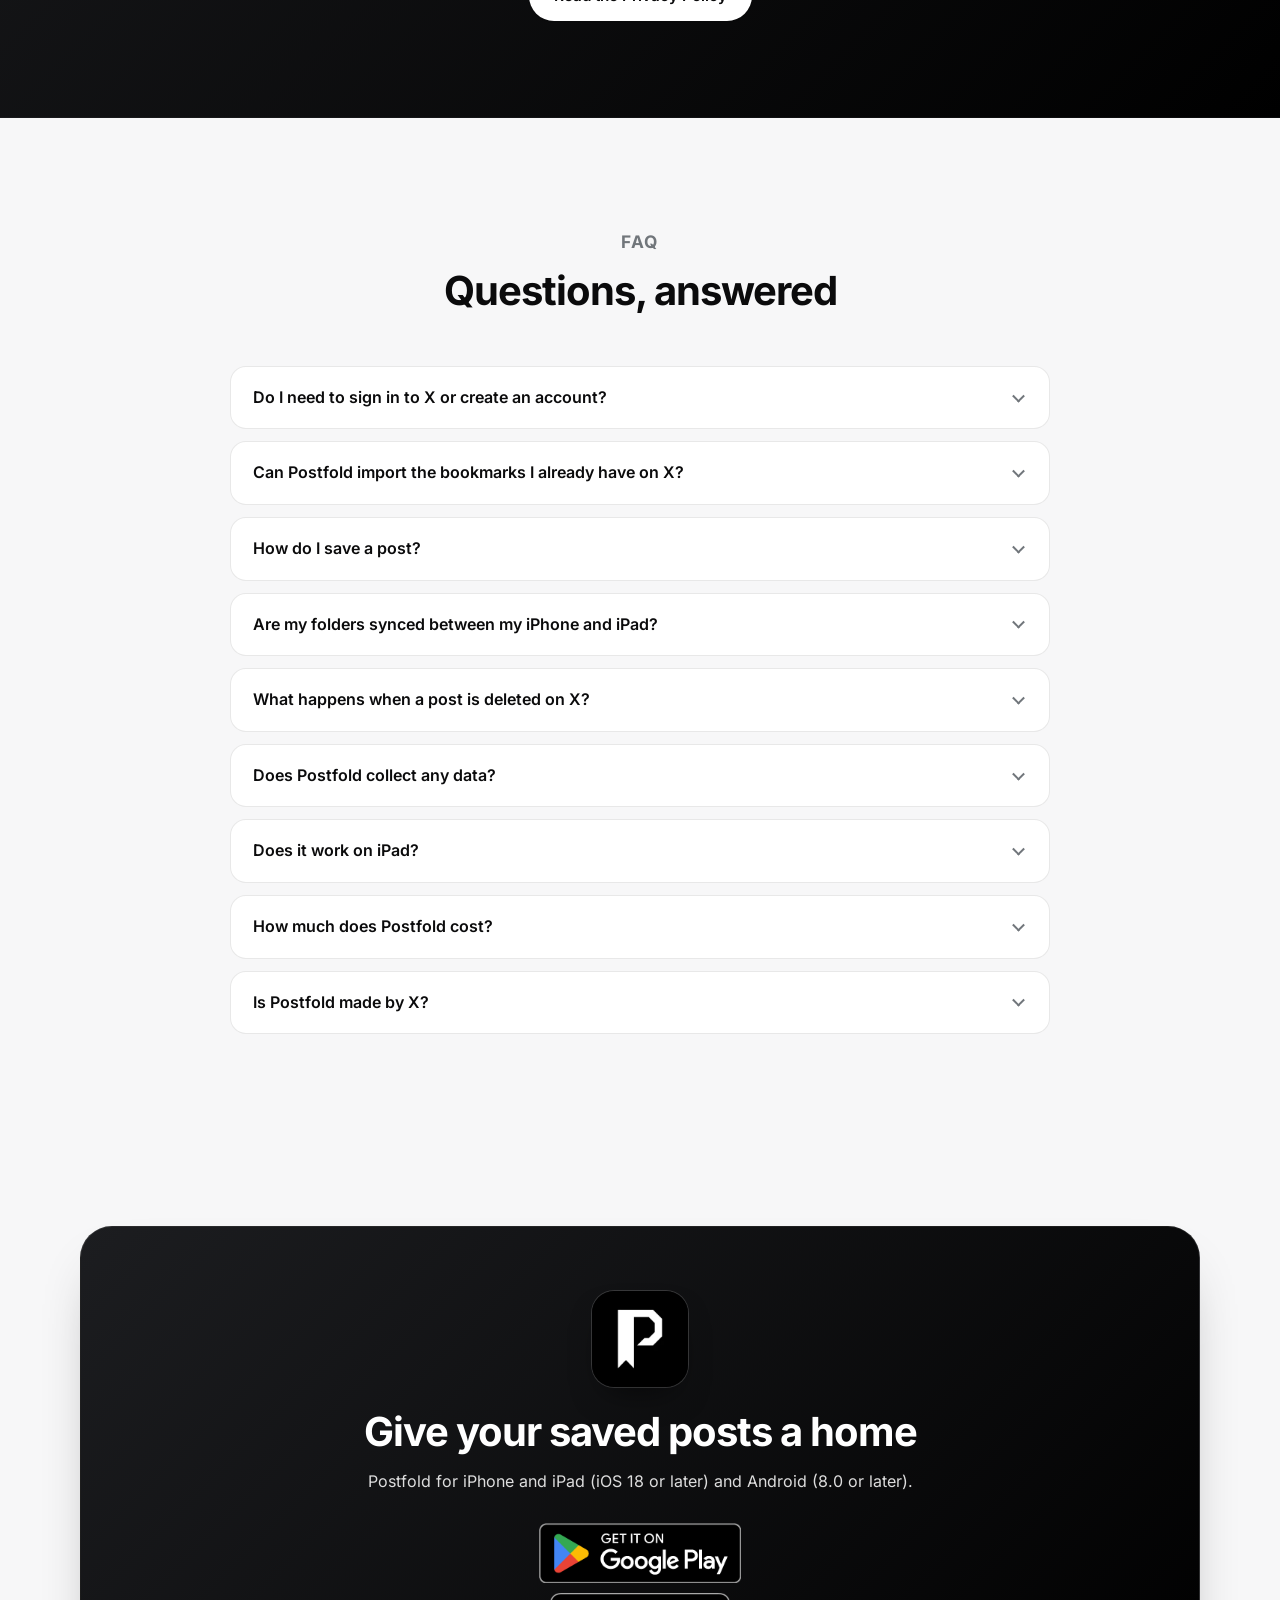
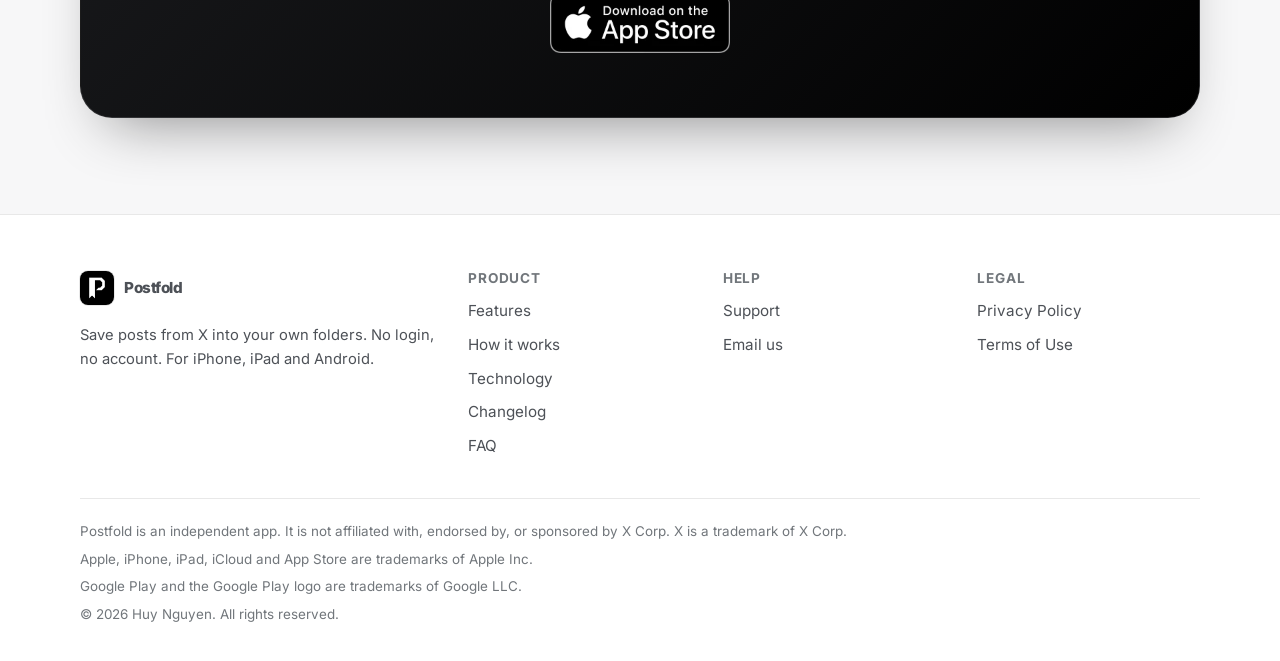
==== commit dc4477da: "Update store links and remove "coming soon" status for App Store" ====
--- a/index.html
+++ b/index.html
@@ -68,13 +68,12 @@
             <a class="store-badge store-badge-play" href="https://play.google.com/store/apps/details?id=com.app.postfold" target="_blank" rel="noopener">
               <img src="assets/images/GooglePlay_Badge.png" alt="Get Postfold on Google Play" width="202" height="60">
             </a>
-            <a class="store-badge" data-store="ios" aria-disabled="true" tabindex="-1">
+            <a class="store-badge" href="https://apps.apple.com/app/id6830735922" target="_blank" rel="noopener">
               <picture>
                 <source srcset="assets/images/App_Store_Badge.webp" type="image/webp">
                 <img src="assets/images/App_Store_Badge.png" alt="Download Postfold on the App Store" width="180" height="60">
               </picture>
             </a>
-            <span class="store-note" data-store-note>Coming soon to the App Store</span>
           </div>
           <ul class="chips" aria-label="Quick facts">
             <li>No login</li>
@@ -323,13 +322,12 @@
             <a class="store-badge store-badge-play" href="https://play.google.com/store/apps/details?id=com.app.postfold" target="_blank" rel="noopener">
               <img src="assets/images/GooglePlay_Badge.png" alt="Get Postfold on Google Play" width="202" height="60">
             </a>
-            <a class="store-badge" data-store="ios" aria-disabled="true" tabindex="-1">
+            <a class="store-badge" href="https://apps.apple.com/app/id6830735922" target="_blank" rel="noopener">
               <picture>
                 <source srcset="assets/images/App_Store_Badge.webp" type="image/webp">
                 <img src="assets/images/App_Store_Badge.png" alt="Download Postfold on the App Store" width="180" height="60">
               </picture>
             </a>
-            <span class="store-note" data-store-note>Coming soon to the App Store</span>
           </div>
         </div>
       </div>
--- a/assets/css/style.css
+++ b/assets/css/style.css
@@ -370,27 +370,8 @@
   width: auto;
 }
 
-.store-badge:not([aria-disabled="true"]):hover {
+.store-badge:hover {
   transform: translateY(-2px);
-}
-
-.store-badge[aria-disabled="true"] {
-  opacity: 0.55;
-  cursor: default;
-  pointer-events: none;
-}
-
-.store-note {
-  font-size: 0.9rem;
-  color: var(--text-3);
-}
-
-.store-note[hidden] {
-  display: none;
-}
-
-.on-dark .store-note {
-  color: rgba(255, 255, 255, 0.82);
 }
 
 /* ---------- Sections ---------- */
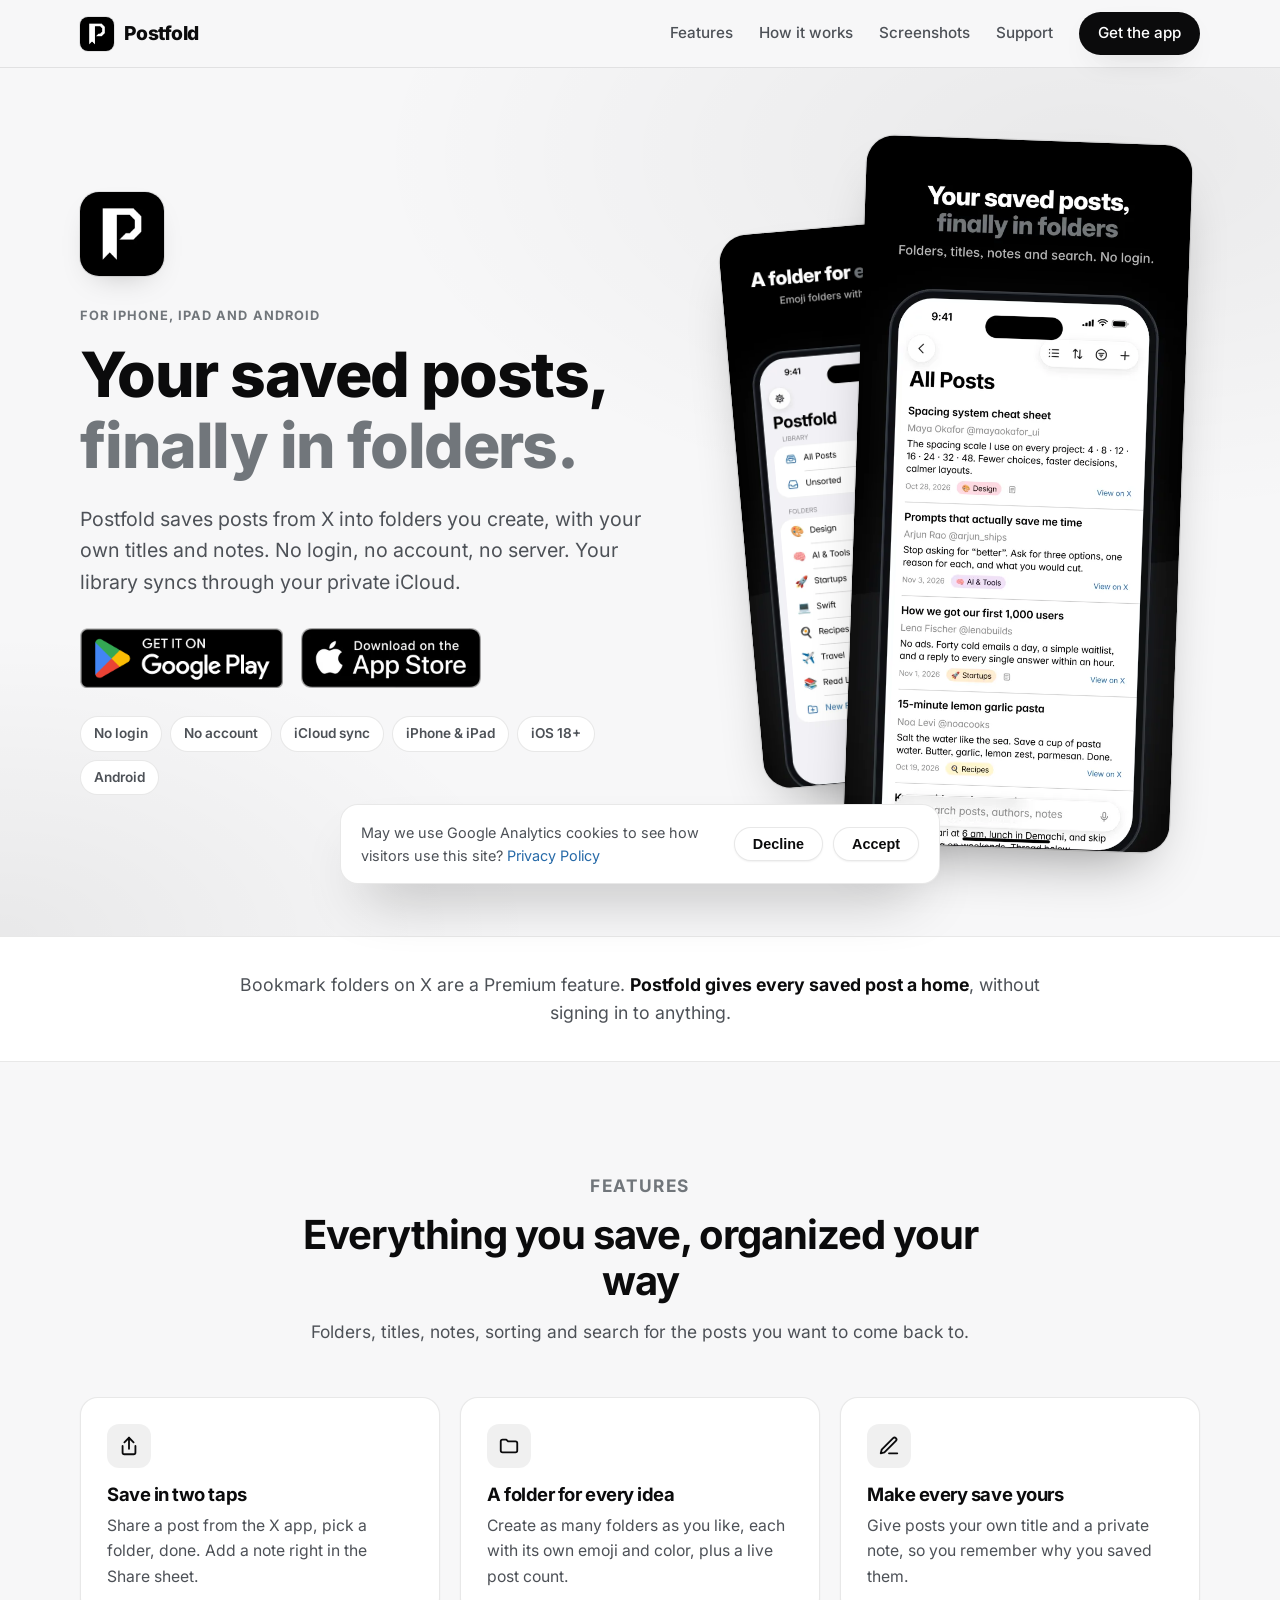
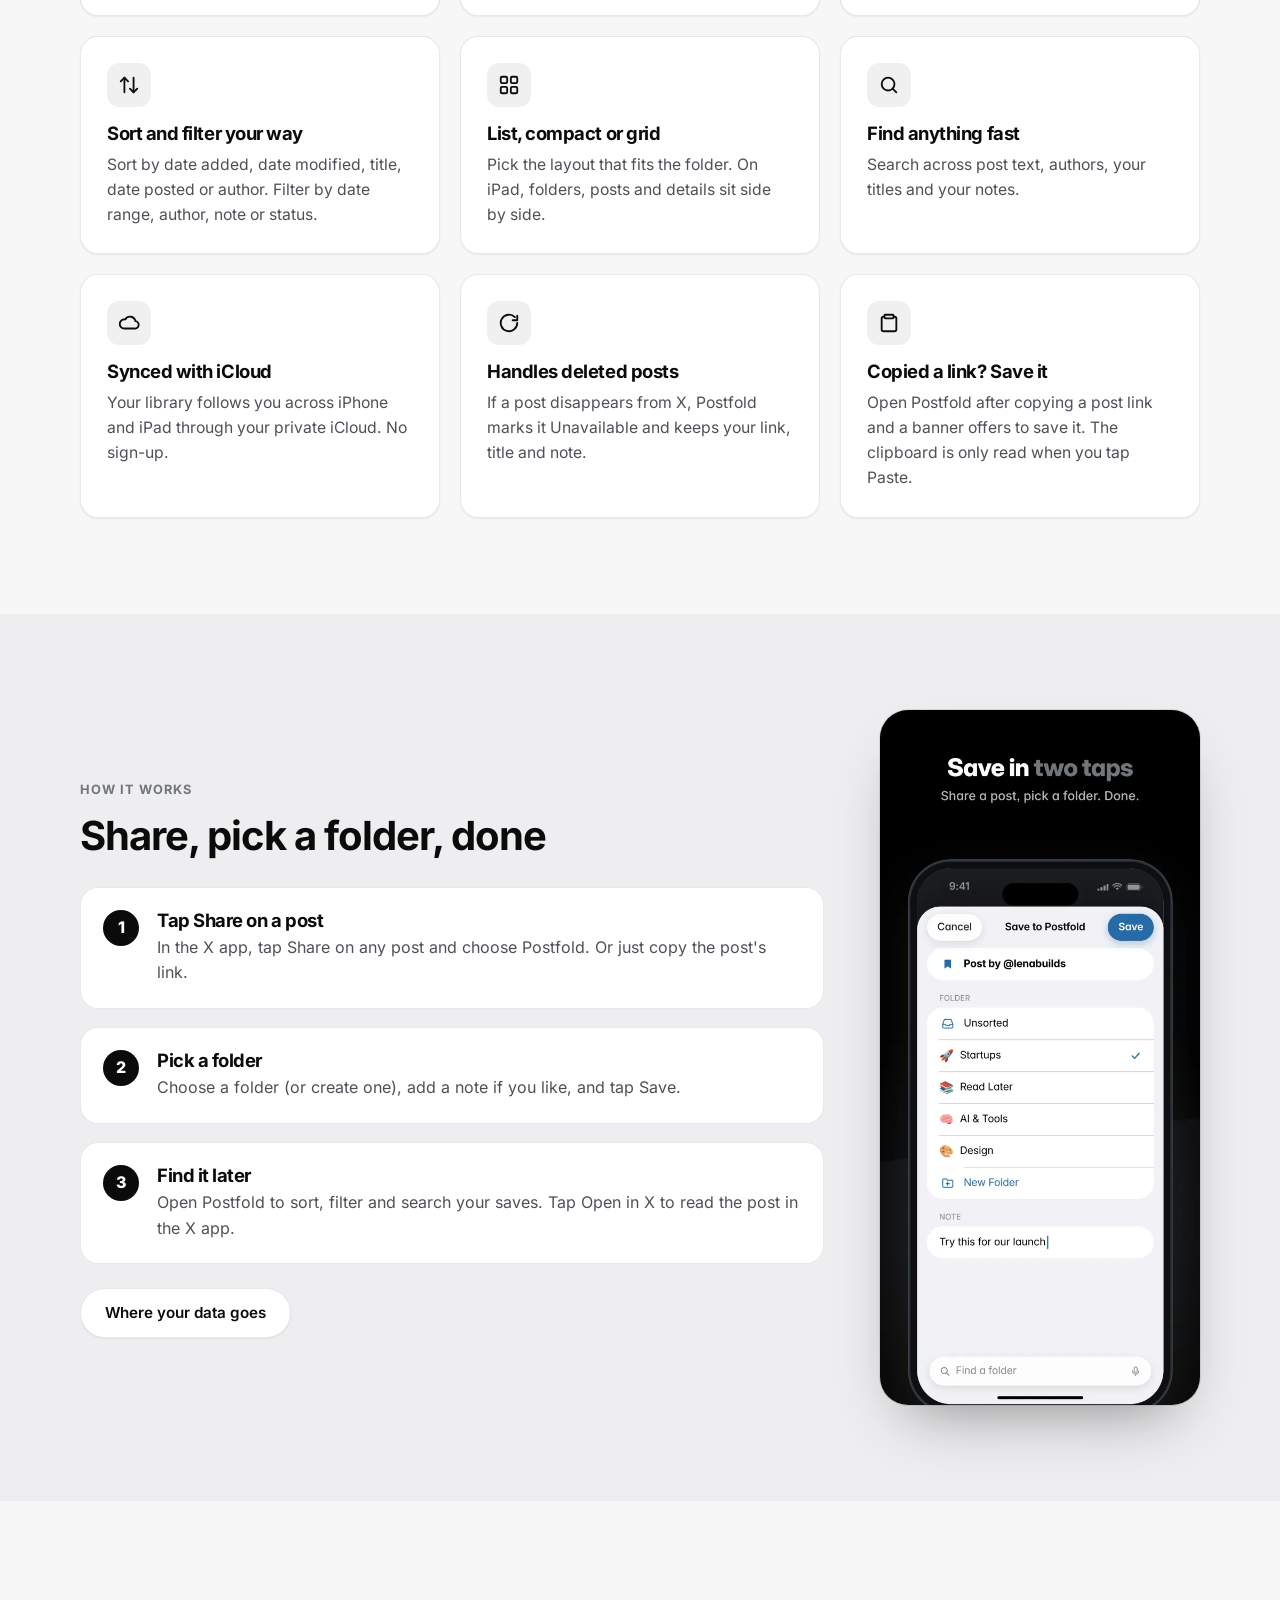
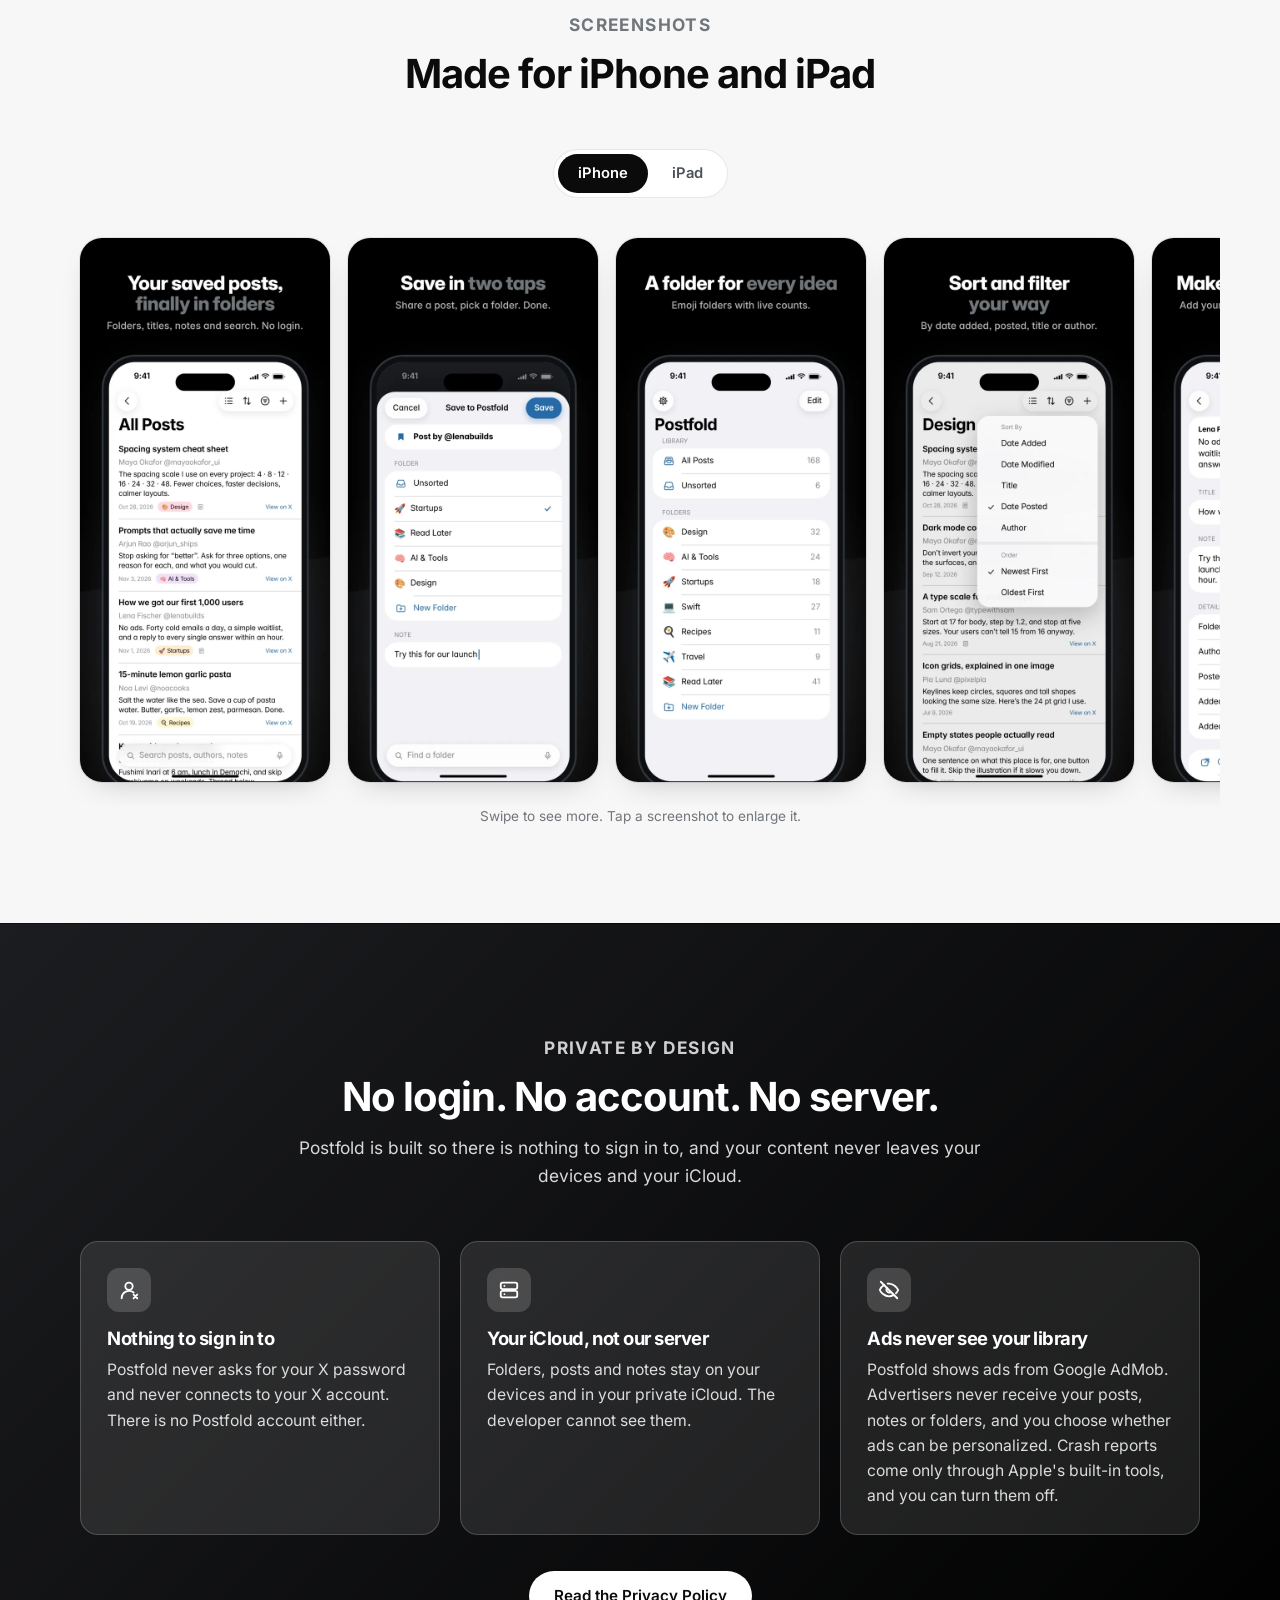
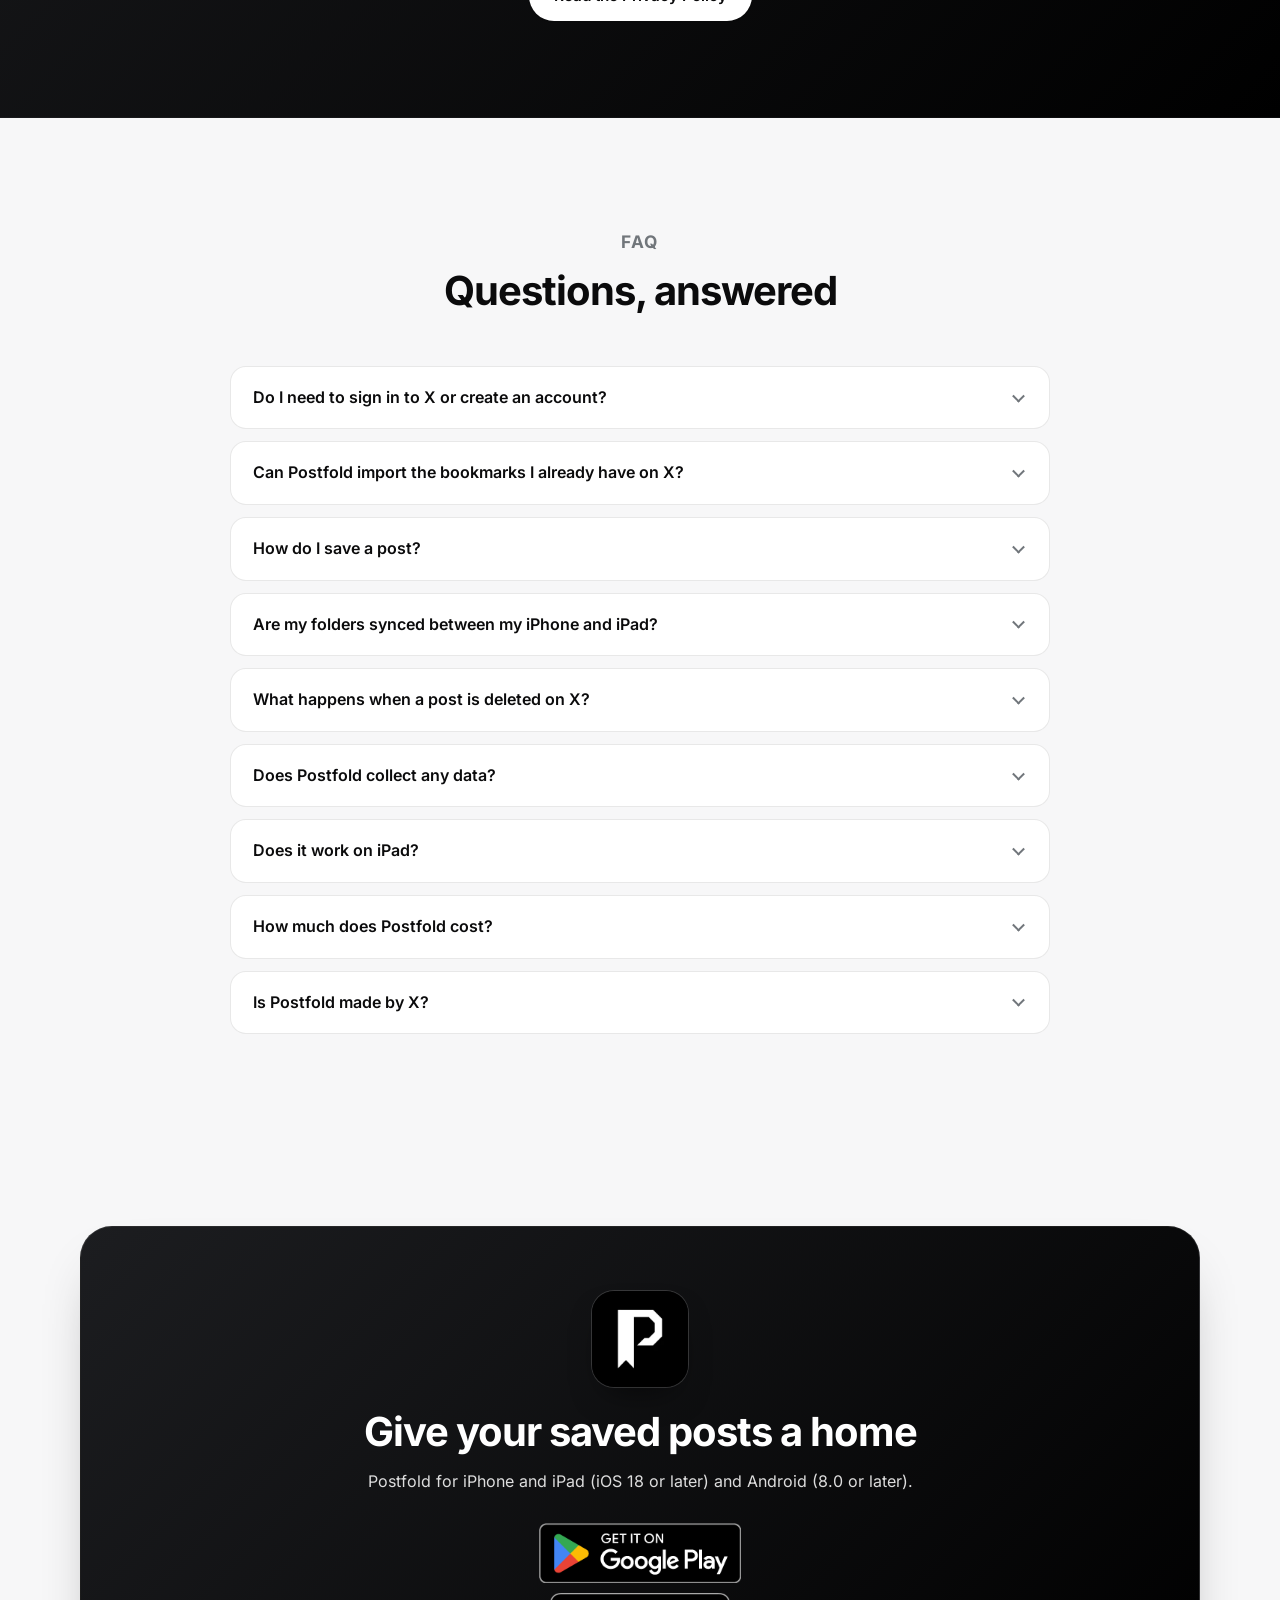
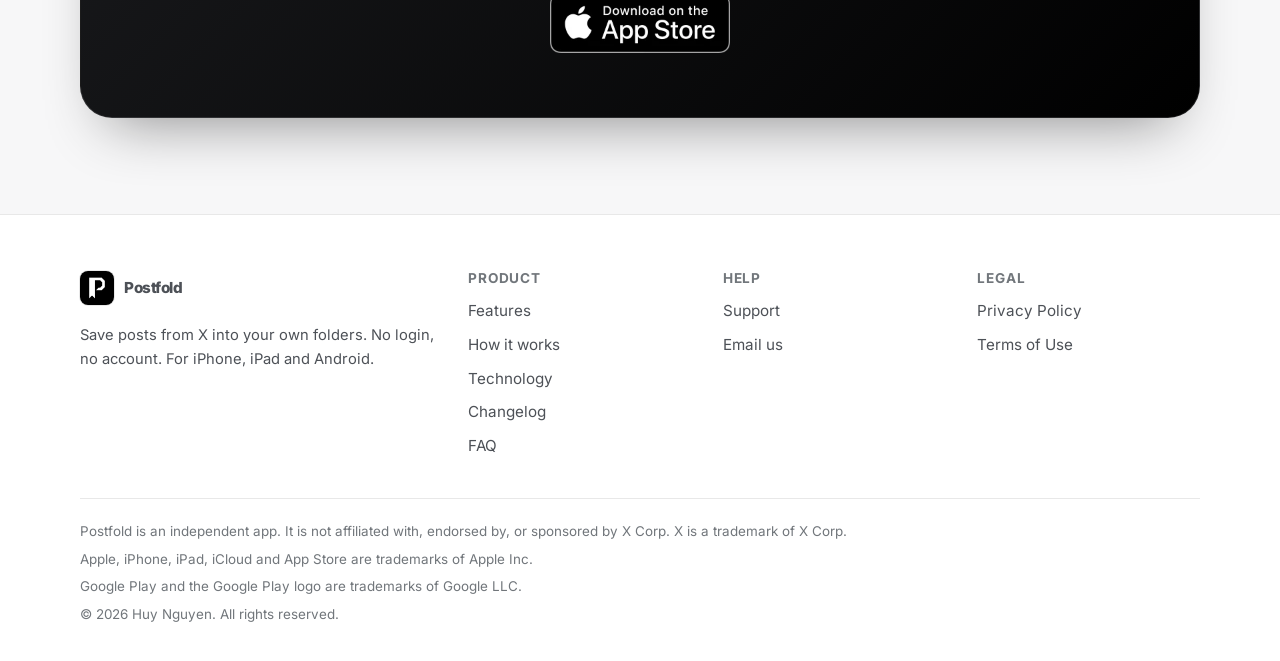
==== commit 125221f4: "Add sticky download bar to home page Co-Authored-By: Claude Opus 5.5 <noreply@anthropic.com>" ====
--- a/index.html
+++ b/index.html
@@ -3,7 +3,7 @@
 <head>
   <meta charset="utf-8">
   <meta name="viewport" content="width=device-width, initial-scale=1">
-  <title>Postfold: Save posts from X into folders</title>
+  <title>Postfold: Organize your posts neatly</title>
   <meta name="description" content="Postfold saves posts from X into your own folders with titles, notes, sorting and search. No login, no account. For iPhone, iPad and Android, with private iCloud sync on iPhone and iPad.">
   <link rel="canonical" href="https://postfold.space/">
   <link rel="alternate" type="text/markdown" title="Markdown version" href="https://postfold.space/index.md">
@@ -15,7 +15,7 @@
   <link rel="apple-touch-icon" href="assets/images/apple-touch-icon.png">
   <meta property="og:type" content="website">
   <meta property="og:site_name" content="Postfold">
-  <meta property="og:title" content="Postfold: Save posts from X into folders">
+  <meta property="og:title" content="Postfold: Organize your posts neatly">
   <meta property="og:description" content="Postfold saves posts from X into your own folders with titles, notes, sorting and search. No login, no account. For iPhone, iPad and Android, with private iCloud sync on iPhone and iPad.">
   <meta property="og:url" content="https://postfold.space/">
   <meta property="og:image" content="https://postfold.space/assets/images/og-image.jpg">
@@ -340,6 +340,27 @@
 
   </main>
 
+  <aside class="sticky-download" data-placement="sticky" aria-label="Download Postfold">
+    <picture>
+      <source srcset="assets/images/app-icon-dark.webp" media="(prefers-color-scheme: dark)" type="image/webp">
+      <source srcset="assets/images/app-icon-light.webp" type="image/webp">
+      <img class="sticky-download-icon" src="assets/images/app-icon-light.png" alt="" width="44" height="44">
+    </picture>
+    <p class="sticky-download-text"><strong>Postfold</strong> Your saved posts, in folders.</p>
+    <div class="sticky-download-badges">
+      <a class="store-badge store-badge-play" href="https://play.google.com/store/apps/details?id=com.app.postfold" target="_blank" rel="noopener">
+        <img src="assets/images/GooglePlay_Badge.png" alt="Get Postfold on Google Play" width="202" height="60">
+      </a>
+      <a class="store-badge" href="https://apps.apple.com/app/id6830735922" target="_blank" rel="noopener">
+        <picture>
+          <source srcset="assets/images/App_Store_Badge.webp" type="image/webp">
+          <img src="assets/images/App_Store_Badge.png" alt="Download Postfold on the App Store" width="180" height="60">
+        </picture>
+      </a>
+    </div>
+    <button class="sticky-download-close" type="button" aria-label="Dismiss download banner">&times;</button>
+  </aside>
+
   <footer class="site-footer">
     <div class="container">
       <div class="footer-grid">
--- a/assets/css/style.css
+++ b/assets/css/style.css
@@ -775,6 +775,133 @@
   cursor: pointer;
 }
 
+/* ---------- Cookie consent ---------- */
+.consent {
+  position: fixed;
+  inset-inline: 16px;
+  bottom: 16px;
+  z-index: 2500;
+  max-width: 600px;
+  margin-inline: auto;
+  display: flex;
+  flex-wrap: wrap;
+  align-items: center;
+  gap: 12px 20px;
+  padding: 16px 20px;
+  background: var(--card);
+  color: var(--text-2);
+  border: 1px solid var(--border);
+  border-radius: var(--radius);
+  box-shadow: var(--shadow-lg);
+  font-size: 0.9rem;
+}
+
+.consent p {
+  flex: 1 1 260px;
+  margin: 0;
+}
+
+.consent-actions {
+  display: flex;
+  gap: 10px;
+}
+
+/* ---------- Sticky download bar ---------- */
+.sticky-download {
+  position: fixed;
+  inset-inline: 16px;
+  bottom: calc(16px + env(safe-area-inset-bottom, 0px));
+  z-index: 2400;
+  max-width: 640px;
+  margin-inline: auto;
+  display: flex;
+  align-items: center;
+  gap: 12px;
+  padding: 10px 10px 10px 14px;
+  background: var(--card);
+  border: 1px solid var(--border);
+  border-radius: var(--radius);
+  box-shadow: var(--shadow-lg);
+  transform: translateY(calc(100% + 32px + env(safe-area-inset-bottom, 0px)));
+  visibility: hidden;
+  transition: transform 0.35s ease, visibility 0s linear 0.35s;
+}
+
+.sticky-download.is-visible {
+  transform: none;
+  visibility: visible;
+  transition: transform 0.35s ease;
+}
+
+.sticky-download-icon {
+  width: 44px;
+  height: 44px;
+  border-radius: 10px;
+  box-shadow: 0 0 0 1px var(--border);
+}
+
+.sticky-download-text {
+  flex: 1;
+  min-width: 0;
+  font-size: 0.85rem;
+  line-height: 1.35;
+  color: var(--text-2);
+}
+
+.sticky-download-text strong {
+  display: block;
+  font-size: 0.95rem;
+  color: var(--text);
+}
+
+.sticky-download-badges {
+  display: flex;
+  flex-wrap: wrap;
+  justify-content: center;
+  gap: 10px;
+}
+
+.sticky-download .store-badge img {
+  width: auto;
+  height: 40px;
+}
+
+.sticky-download-close {
+  flex: none;
+  width: 36px;
+  height: 36px;
+  border: 0;
+  border-radius: 50%;
+  background: transparent;
+  color: var(--text-3);
+  font-size: 1.5rem;
+  line-height: 1;
+  cursor: pointer;
+}
+
+.sticky-download-close:hover {
+  background: var(--accent-soft);
+  color: var(--text);
+}
+
+@media (max-width: 680px) {
+  .sticky-download {
+    justify-content: center;
+    gap: 8px;
+    padding: 10px;
+  }
+
+  .sticky-download-text {
+    display: none;
+  }
+}
+
+@media (max-width: 430px) {
+  .sticky-download > picture {
+    display: none;
+  }
+}
+
 /* ---------- Privacy band ---------- */
 .band {
   background: linear-gradient(135deg, var(--dark-from), var(--dark-to));
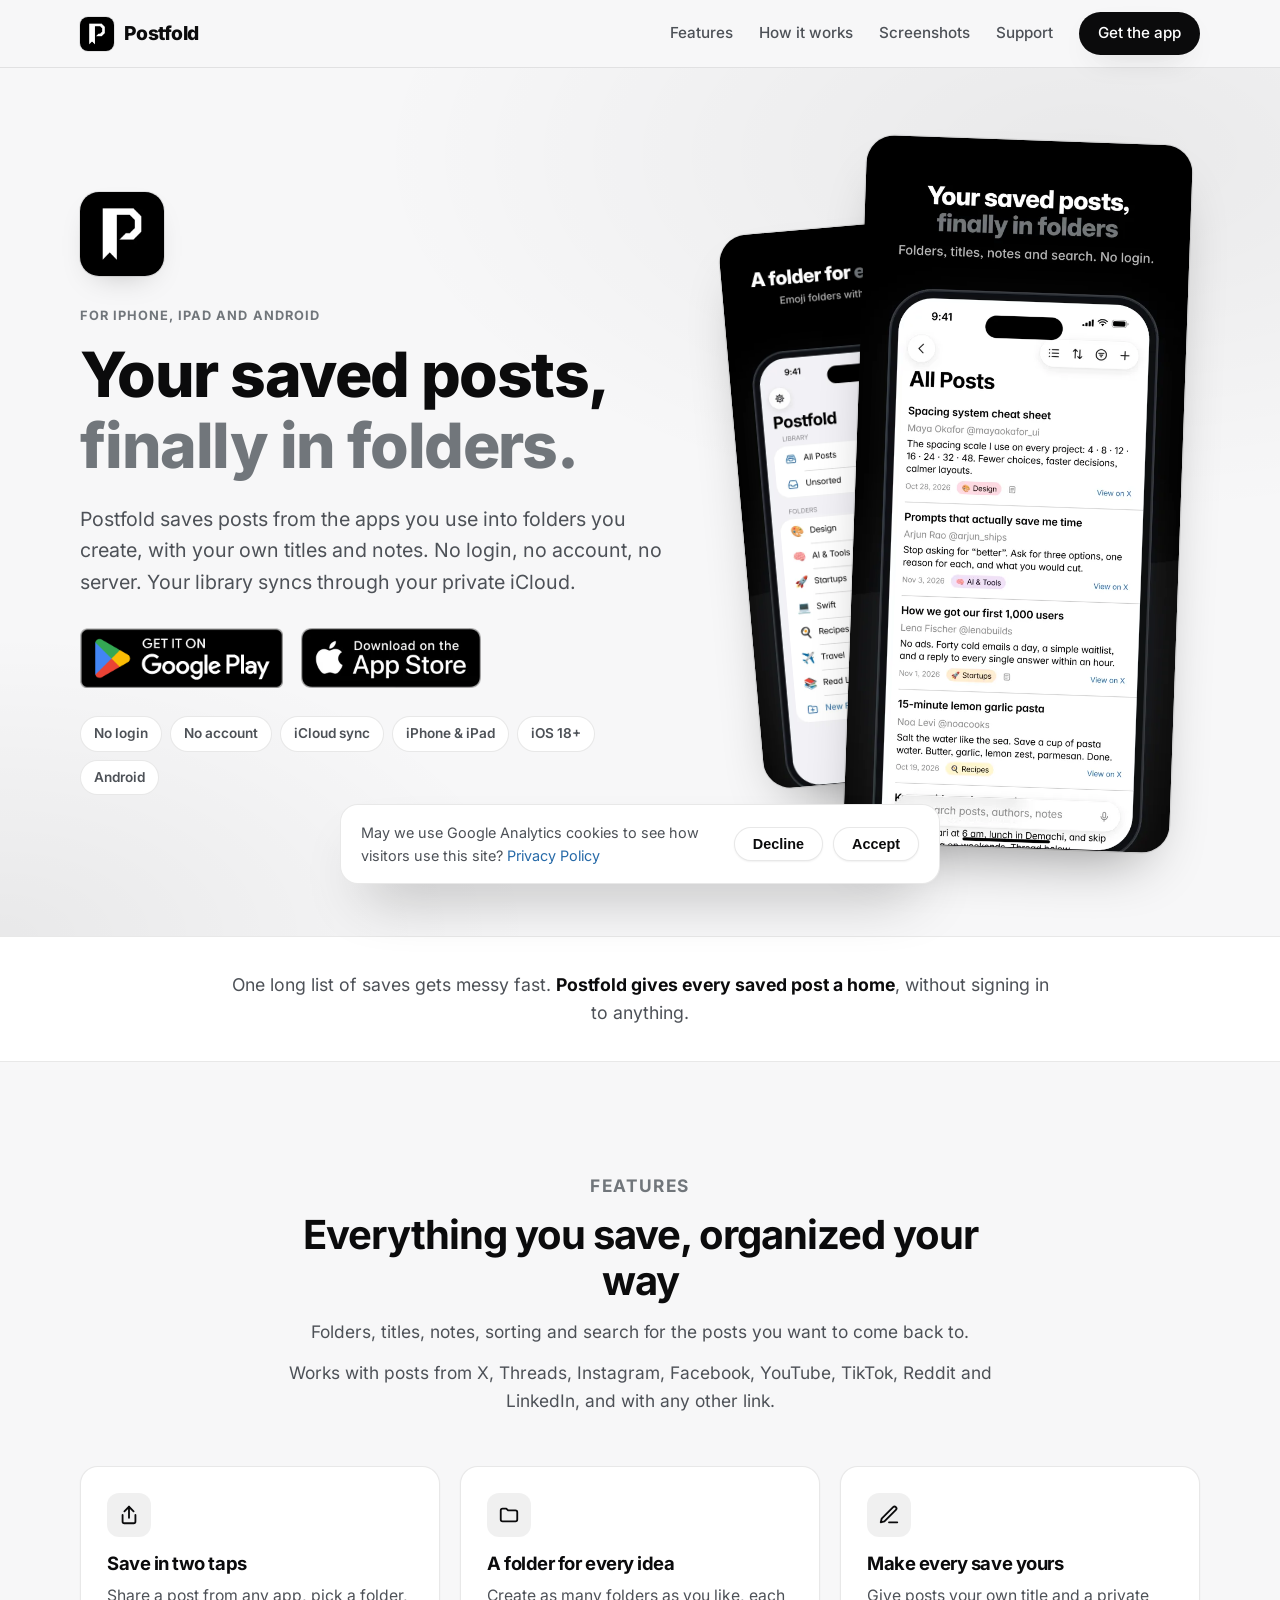
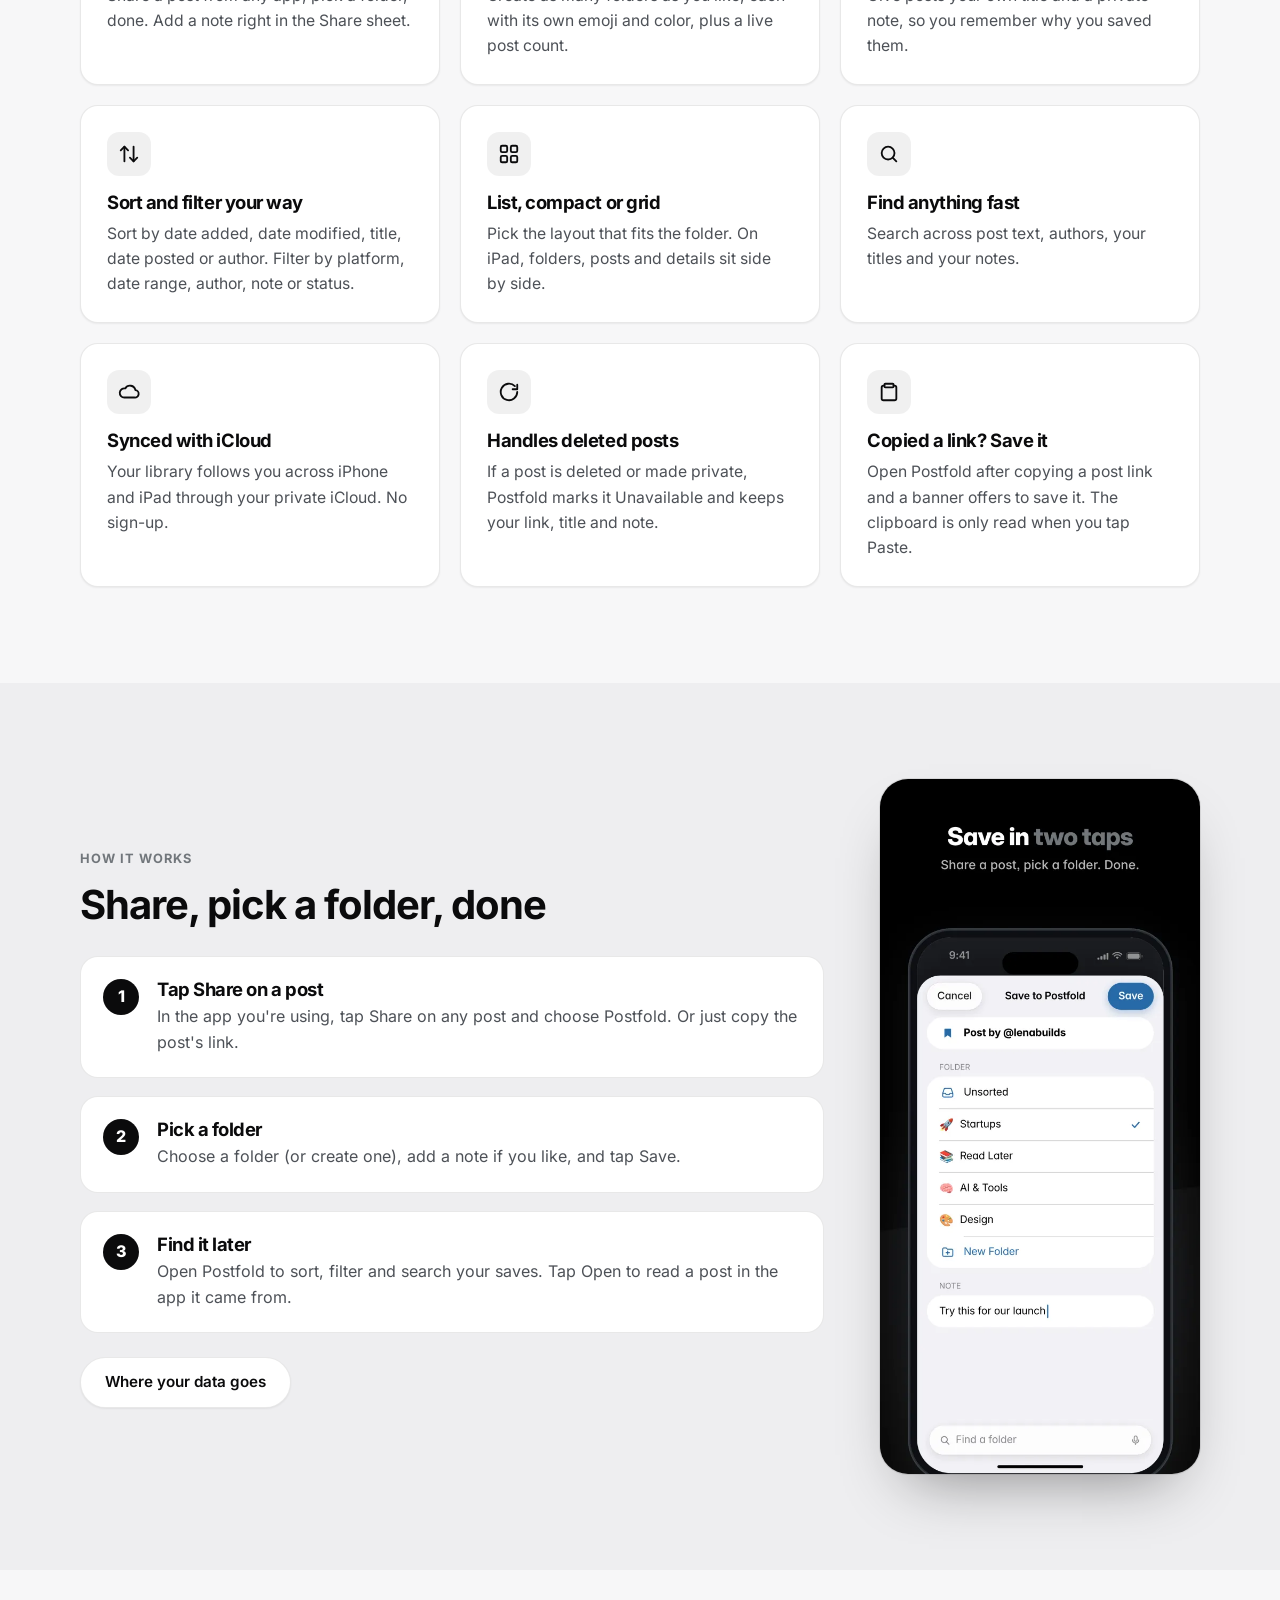
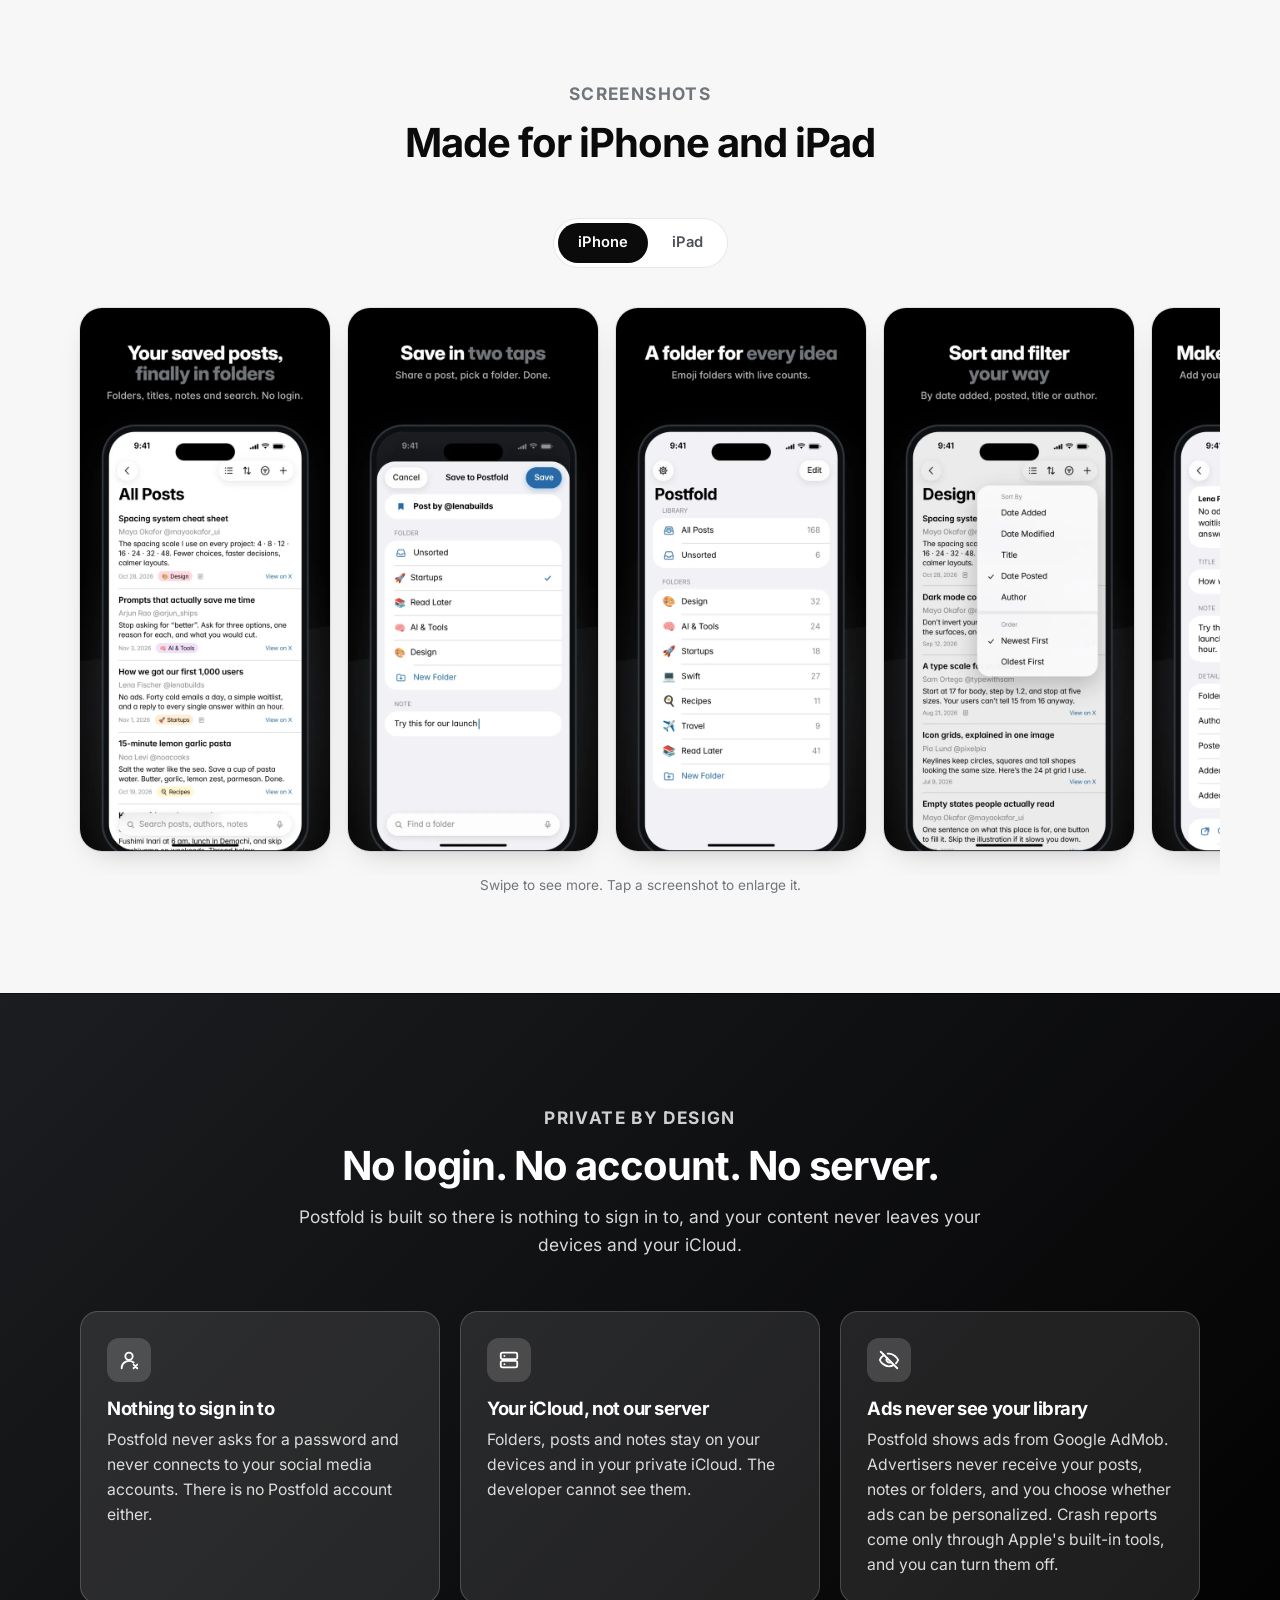
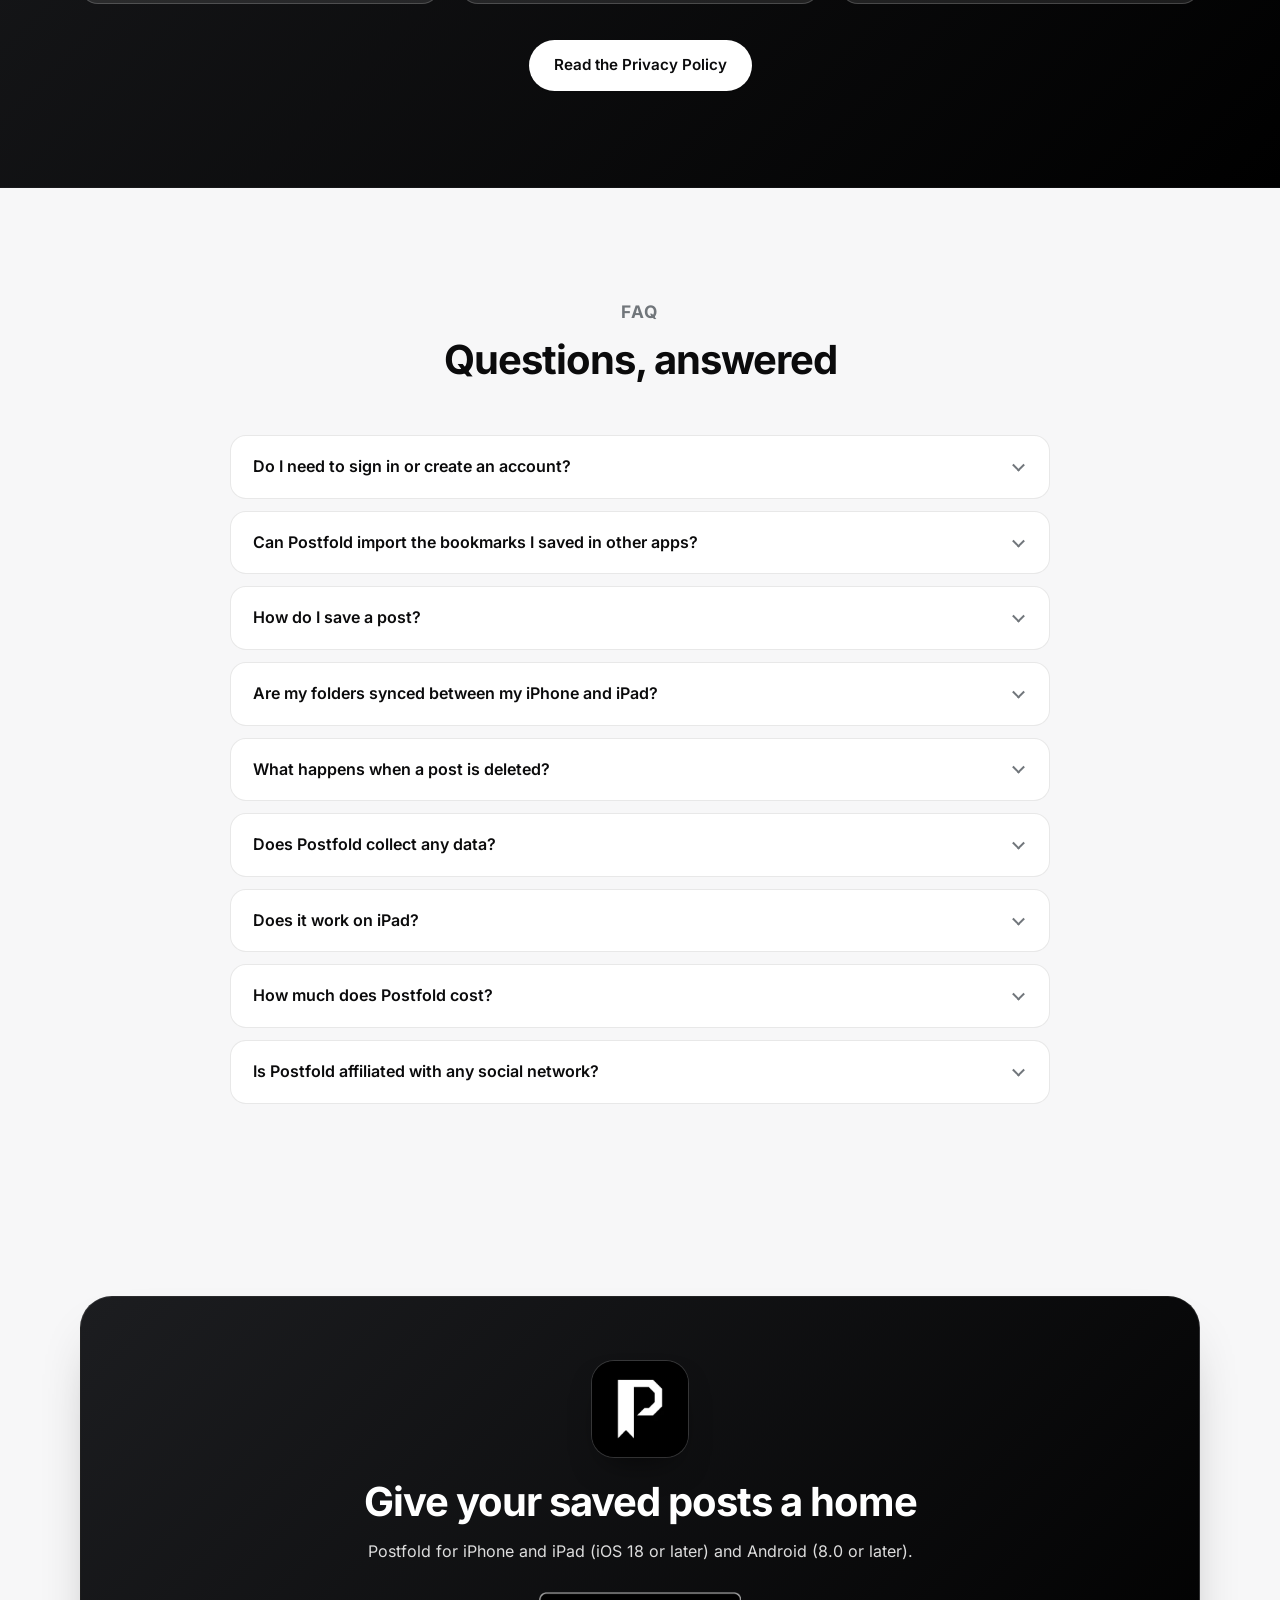
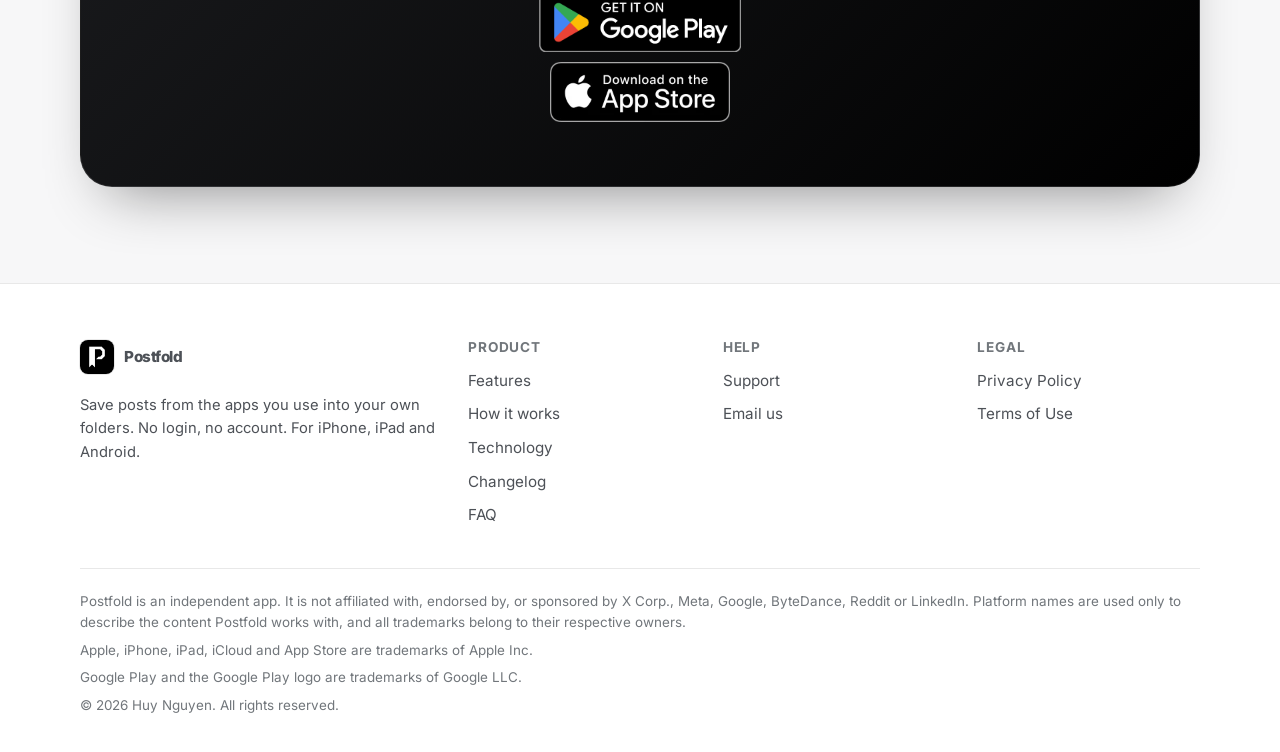
==== commit 5eaf0f93: "Make site copy platform-neutral Drop the Premium comparison, describe saving from any app, list supp" ====
--- a/index.html
+++ b/index.html
@@ -4,7 +4,7 @@
   <meta charset="utf-8">
   <meta name="viewport" content="width=device-width, initial-scale=1">
   <title>Postfold: Organize your posts neatly</title>
-  <meta name="description" content="Postfold saves posts from X into your own folders with titles, notes, sorting and search. No login, no account. For iPhone, iPad and Android, with private iCloud sync on iPhone and iPad.">
+  <meta name="description" content="Postfold saves posts and links from the apps you use into your own folders with titles, notes, sorting and search. No login, no account. For iPhone, iPad and Android, with private iCloud sync on iPhone and iPad.">
   <link rel="canonical" href="https://postfold.space/">
   <link rel="alternate" type="text/markdown" title="Markdown version" href="https://postfold.space/index.md">
   <link rel="alternate" type="text/plain" title="LLM context" href="https://postfold.space/llms.txt">
@@ -16,7 +16,7 @@
   <meta property="og:type" content="website">
   <meta property="og:site_name" content="Postfold">
   <meta property="og:title" content="Postfold: Organize your posts neatly">
-  <meta property="og:description" content="Postfold saves posts from X into your own folders with titles, notes, sorting and search. No login, no account. For iPhone, iPad and Android, with private iCloud sync on iPhone and iPad.">
+  <meta property="og:description" content="Postfold saves posts and links from the apps you use into your own folders with titles, notes, sorting and search. No login, no account. For iPhone, iPad and Android, with private iCloud sync on iPhone and iPad.">
   <meta property="og:url" content="https://postfold.space/">
   <meta property="og:image" content="https://postfold.space/assets/images/og-image.jpg">
   <meta property="og:image:width" content="1200">
@@ -24,9 +24,9 @@
   <meta property="og:image:alt" content="Postfold app icon and the All Posts screen on iPhone">
   <meta name="twitter:card" content="summary_large_image">
   <link rel="preload" href="assets/fonts/inter-latin.woff2" as="font" type="font/woff2" crossorigin>
-  <link rel="stylesheet" href="assets/css/style.css">
-  <script type="application/ld+json">{"@context":"https://schema.org","@type":"SoftwareApplication","name":"Postfold","description":"Save posts from X into folders with your own titles and notes. No login, no account, synced with iCloud.","operatingSystem":"iOS 18.0 or later, Android 8.0 or later","applicationCategory":"ProductivityApplication","url":"https://postfold.space/","image":"https://postfold.space/assets/images/app-icon-512.png","author":{"@type":"Person","name":"Huy Nguyen","email":"huynguyennovem@gmail.com"}}</script>
-  <script type="application/ld+json">{"@context":"https://schema.org","@type":"FAQPage","mainEntity":[{"@type":"Question","name":"Do I need to sign in to X or create an account?","acceptedAnswer":{"@type":"Answer","text":"No. Postfold has no login of any kind: it never connects to your X account and there is no Postfold account. You save a post by sharing it from the X app or by pasting its link."}},{"@type":"Question","name":"Can Postfold import the bookmarks I already have on X?","acceptedAnswer":{"@type":"Answer","text":"No. Because Postfold never signs in to X, it cannot read your X bookmarks. You add posts one at a time, from the Share sheet or by pasting a link."}},{"@type":"Question","name":"How do I save a post?","acceptedAnswer":{"@type":"Answer","text":"In the X app, tap Share on a post, then choose Postfold. Pick a folder, add a note if you like, and tap Save. You can also copy a post link and open Postfold: a banner offers to save it, or you can paste it on the Add screen."}},{"@type":"Question","name":"Are my folders synced between my iPhone and iPad?","acceptedAnswer":{"@type":"Answer","text":"Yes. Postfold syncs through your own private iCloud, so every device signed in to the same Apple Account sees the same folders, posts and notes. If iCloud is turned off, everything stays on that device."}},{"@type":"Question","name":"What happens when a post is deleted on X?","acceptedAnswer":{"@type":"Answer","text":"Postfold re-checks saved posts from time to time. If a post is no longer available, it is marked Unavailable and its cached text is removed. Your link, custom title, note and folder are kept."}},{"@type":"Question","name":"Does Postfold collect any data?","acceptedAnswer":{"@type":"Answer","text":"Not your content. Your posts, notes and folders stay on your devices and in your private iCloud, and they are never shared with advertisers. Postfold shows ads from Google AdMob, which uses device data such as your IP address, how you interact with ads and, if you allow tracking, your device's advertising identifier. To fix bugs, we receive anonymous crash reports and usage statistics through Apple's built-in tools. You can turn them off in Postfold's Settings and in iOS Settings. The Privacy Policy has the details."}},{"@type":"Question","name":"Does it work on iPad?","acceptedAnswer":{"@type":"Answer","text":"Yes. Postfold runs on iPhone and iPad with iOS 18 or later. On iPad you see folders, posts and the post itself side by side."}},{"@type":"Question","name":"How much does Postfold cost?","acceptedAnswer":{"@type":"Answer","text":"Any price or in-app purchase is shown on the App Store listing before you download or buy."}},{"@type":"Question","name":"Is Postfold made by X?","acceptedAnswer":{"@type":"Answer","text":"No. Postfold is an independent app and is not affiliated with, endorsed by, or sponsored by X Corp."}}]}</script>
+  <link rel="stylesheet" href="assets/css/style.css?v=20261124">
+  <script type="application/ld+json">{"@context":"https://schema.org","@type":"SoftwareApplication","name":"Postfold","description":"Save posts and links from the apps you use into folders with your own titles and notes. No login, no account, synced with iCloud.","operatingSystem":"iOS 18.0 or later, Android 8.0 or later","applicationCategory":"ProductivityApplication","url":"https://postfold.space/","image":"https://postfold.space/assets/images/app-icon-512.png","author":{"@type":"Person","name":"Huy Nguyen","email":"huynguyennovem@gmail.com"}}</script>
+  <script type="application/ld+json">{"@context":"https://schema.org","@type":"FAQPage","mainEntity":[{"@type":"Question","name":"Do I need to sign in or create an account?","acceptedAnswer":{"@type":"Answer","text":"No. Postfold has no login of any kind: it never connects to your social media accounts and there is no Postfold account. You save a post by sharing it from the app you're using or by pasting its link."}},{"@type":"Question","name":"Can Postfold import the bookmarks I saved in other apps?","acceptedAnswer":{"@type":"Answer","text":"No. Because Postfold never signs in to any app or website, it cannot read the bookmarks or saves you made there. You add posts one at a time, from the Share sheet or by pasting a link."}},{"@type":"Question","name":"How do I save a post?","acceptedAnswer":{"@type":"Answer","text":"In the app you're using, tap Share on a post, then choose Postfold. Pick a folder, add a note if you like, and tap Save. You can also copy a post link and open Postfold: a banner offers to save it, or you can paste it on the Add screen."}},{"@type":"Question","name":"Are my folders synced between my iPhone and iPad?","acceptedAnswer":{"@type":"Answer","text":"Yes. Postfold syncs through your own private iCloud, so every device signed in to the same Apple Account sees the same folders, posts and notes. If iCloud is turned off, everything stays on that device."}},{"@type":"Question","name":"What happens when a post is deleted?","acceptedAnswer":{"@type":"Answer","text":"Postfold re-checks saved posts from time to time. If a post is deleted, made private or removed, it is marked Unavailable and its cached text is removed. Your link, custom title, note and folder are kept."}},{"@type":"Question","name":"Does Postfold collect any data?","acceptedAnswer":{"@type":"Answer","text":"Not your content. Your posts, notes and folders stay on your devices and in your private iCloud, and they are never shared with advertisers. Postfold shows ads from Google AdMob, which uses device data such as your IP address, how you interact with ads and, if you allow tracking, your device's advertising identifier. To fix bugs, we receive anonymous crash reports and usage statistics through Apple's built-in tools. You can turn them off in Postfold's Settings and in iOS Settings. The Privacy Policy has the details."}},{"@type":"Question","name":"Does it work on iPad?","acceptedAnswer":{"@type":"Answer","text":"Yes. Postfold runs on iPhone and iPad with iOS 18 or later. On iPad you see folders, posts and the post itself side by side."}},{"@type":"Question","name":"How much does Postfold cost?","acceptedAnswer":{"@type":"Answer","text":"Any price or in-app purchase is shown on the App Store listing before you download or buy."}},{"@type":"Question","name":"Is Postfold affiliated with any social network?","acceptedAnswer":{"@type":"Answer","text":"No. Postfold is an independent app and is not affiliated with, endorsed by, or sponsored by X Corp., Meta, Google, ByteDance, Reddit or LinkedIn. All trademarks belong to their respective owners."}}]}</script>
 </head>
 <body>
   <a class="skip" href="#main">Skip to content</a>
@@ -63,7 +63,7 @@
           </picture>
           <p class="eyebrow">For iPhone, iPad and Android</p>
           <h1>Your saved posts, <span class="accent">finally in folders.</span></h1>
-          <p class="lead">Postfold saves posts from X into folders you create, with your own titles and notes. No login, no account, no server. Your library syncs through your private iCloud.</p>
+          <p class="lead">Postfold saves posts from the apps you use into folders you create, with your own titles and notes. No login, no account, no server. Your library syncs through your private iCloud.</p>
           <div class="store-row">
             <a class="store-badge store-badge-play" href="https://play.google.com/store/apps/details?id=com.app.postfold" target="_blank" rel="noopener">
               <img src="assets/images/GooglePlay_Badge.png" alt="Get Postfold on Google Play" width="202" height="60">
@@ -93,7 +93,7 @@
 
     <div class="strip">
       <div class="container">
-        <p>Bookmark folders on X are a Premium feature. <strong>Postfold gives every saved post a home</strong>, without signing in to anything.</p>
+        <p>One long list of saves gets messy fast. <strong>Postfold gives every saved post a home</strong>, without signing in to anything.</p>
       </div>
     </div>
 
@@ -103,12 +103,13 @@
           <p class="eyebrow">Features</p>
           <h2>Everything you save, organized your way</h2>
           <p>Folders, titles, notes, sorting and search for the posts you want to come back to.</p>
+          <p>Works with posts from X, Threads, Instagram, Facebook, YouTube, TikTok, Reddit and LinkedIn, and with any other link.</p>
         </div>
         <div class="grid-3">
           <article class="card">
             <span class="icon-tile" aria-hidden="true"><svg viewBox="0 0 24 24" fill="none" stroke="currentColor" stroke-width="2" stroke-linecap="round" stroke-linejoin="round"><path d="M12 3v12"/><path d="m7 8 5-5 5 5"/><path d="M5 12v7a2 2 0 0 0 2 2h10a2 2 0 0 0 2-2v-7"/></svg></span>
             <h3>Save in two taps</h3>
-            <p>Share a post from the X app, pick a folder, done. Add a note right in the Share sheet.</p>
+            <p>Share a post from any app, pick a folder, done. Add a note right in the Share sheet.</p>
           </article>
           <article class="card">
             <span class="icon-tile" aria-hidden="true"><svg viewBox="0 0 24 24" fill="none" stroke="currentColor" stroke-width="2" stroke-linecap="round" stroke-linejoin="round"><path d="M3 7a2 2 0 0 1 2-2h4l2 2h8a2 2 0 0 1 2 2v8a2 2 0 0 1-2 2H5a2 2 0 0 1-2-2Z"/></svg></span>
@@ -123,7 +124,7 @@
           <article class="card">
             <span class="icon-tile" aria-hidden="true"><svg viewBox="0 0 24 24" fill="none" stroke="currentColor" stroke-width="2" stroke-linecap="round" stroke-linejoin="round"><path d="m3 8 4-4 4 4"/><path d="M7 4v16"/><path d="m21 16-4 4-4-4"/><path d="M17 20V4"/></svg></span>
             <h3>Sort and filter your way</h3>
-            <p>Sort by date added, date modified, title, date posted or author. Filter by date range, author, note or status.</p>
+            <p>Sort by date added, date modified, title, date posted or author. Filter by platform, date range, author, note or status.</p>
           </article>
           <article class="card">
             <span class="icon-tile" aria-hidden="true"><svg viewBox="0 0 24 24" fill="none" stroke="currentColor" stroke-width="2" stroke-linecap="round" stroke-linejoin="round"><rect x="3" y="3" width="7" height="7" rx="1.5"/><rect x="14" y="3" width="7" height="7" rx="1.5"/><rect x="3" y="14" width="7" height="7" rx="1.5"/><rect x="14" y="14" width="7" height="7" rx="1.5"/></svg></span>
@@ -143,7 +144,7 @@
           <article class="card">
             <span class="icon-tile" aria-hidden="true"><svg viewBox="0 0 24 24" fill="none" stroke="currentColor" stroke-width="2" stroke-linecap="round" stroke-linejoin="round"><path d="M21 12a9 9 0 1 1-2.6-6.4"/><path d="M21 4v5h-5"/></svg></span>
             <h3>Handles deleted posts</h3>
-            <p>If a post disappears from X, Postfold marks it Unavailable and keeps your link, title and note.</p>
+            <p>If a post is deleted or made private, Postfold marks it Unavailable and keeps your link, title and note.</p>
           </article>
           <article class="card">
             <span class="icon-tile" aria-hidden="true"><svg viewBox="0 0 24 24" fill="none" stroke="currentColor" stroke-width="2" stroke-linecap="round" stroke-linejoin="round"><rect x="7" y="3" width="10" height="4" rx="1"/><path d="M17 5h1a2 2 0 0 1 2 2v12a2 2 0 0 1-2 2H6a2 2 0 0 1-2-2V7a2 2 0 0 1 2-2h1"/></svg></span>
@@ -162,7 +163,7 @@
           <ol class="steps">
             <li>
               <h3>Tap Share on a post</h3>
-              <p>In the X app, tap Share on any post and choose Postfold. Or just copy the post's link.</p>
+              <p>In the app you're using, tap Share on any post and choose Postfold. Or just copy the post's link.</p>
             </li>
             <li>
               <h3>Pick a folder</h3>
@@ -170,7 +171,7 @@
             </li>
             <li>
               <h3>Find it later</h3>
-              <p>Open Postfold to sort, filter and search your saves. Tap Open in X to read the post in the X app.</p>
+              <p>Open Postfold to sort, filter and search your saves. Tap Open to read a post in the app it came from.</p>
             </li>
           </ol>
           <p class="steps-more"><a class="btn btn-secondary" href="how-it-works/">Where your data goes</a></p>
@@ -242,7 +243,7 @@
           <article class="card">
             <span class="icon-tile" aria-hidden="true"><svg viewBox="0 0 24 24" fill="none" stroke="currentColor" stroke-width="2" stroke-linecap="round" stroke-linejoin="round"><circle cx="12" cy="8" r="4"/><path d="M4 21a8 8 0 0 1 13-6.2"/><path d="m17 17 4 4m0-4-4 4"/></svg></span>
             <h3>Nothing to sign in to</h3>
-            <p>Postfold never asks for your X password and never connects to your X account. There is no Postfold account either.</p>
+            <p>Postfold never asks for a password and never connects to your social media accounts. There is no Postfold account either.</p>
           </article>
           <article class="card">
             <span class="icon-tile" aria-hidden="true"><svg viewBox="0 0 24 24" fill="none" stroke="currentColor" stroke-width="2" stroke-linecap="round" stroke-linejoin="round"><rect x="3" y="4" width="18" height="7" rx="2"/><rect x="3" y="13" width="18" height="7" rx="2"/><path d="M7 7.5h.01M7 16.5h.01"/></svg></span>
@@ -269,24 +270,24 @@
         </div>
         <div class="faq">
           <details>
-            <summary>Do I need to sign in to X or create an account?</summary>
-            <p>No. Postfold has no login of any kind: it never connects to your X account and there is no Postfold account. You save a post by sharing it from the X app or by pasting its link.</p>
-          </details>
-          <details>
-            <summary>Can Postfold import the bookmarks I already have on X?</summary>
-            <p>No. Because Postfold never signs in to X, it cannot read your X bookmarks. You add posts one at a time, from the Share sheet or by pasting a link.</p>
+            <summary>Do I need to sign in or create an account?</summary>
+            <p>No. Postfold has no login of any kind: it never connects to your social media accounts and there is no Postfold account. You save a post by sharing it from the app you're using or by pasting its link.</p>
+          </details>
+          <details>
+            <summary>Can Postfold import the bookmarks I saved in other apps?</summary>
+            <p>No. Because Postfold never signs in to any app or website, it cannot read the bookmarks or saves you made there. You add posts one at a time, from the Share sheet or by pasting a link.</p>
           </details>
           <details>
             <summary>How do I save a post?</summary>
-            <p>In the X app, tap Share on a post, then choose Postfold. Pick a folder, add a note if you like, and tap Save. You can also copy a post link and open Postfold: a banner offers to save it, or you can paste it on the Add screen.</p>
+            <p>In the app you're using, tap Share on a post, then choose Postfold. Pick a folder, add a note if you like, and tap Save. You can also copy a post link and open Postfold: a banner offers to save it, or you can paste it on the Add screen.</p>
           </details>
           <details>
             <summary>Are my folders synced between my iPhone and iPad?</summary>
             <p>Yes. Postfold syncs through your own private iCloud, so every device signed in to the same Apple Account sees the same folders, posts and notes. If iCloud is turned off, everything stays on that device.</p>
           </details>
           <details>
-            <summary>What happens when a post is deleted on X?</summary>
-            <p>Postfold re-checks saved posts from time to time. If a post is no longer available, it is marked Unavailable and its cached text is removed. Your link, custom title, note and folder are kept.</p>
+            <summary>What happens when a post is deleted?</summary>
+            <p>Postfold re-checks saved posts from time to time. If a post is deleted, made private or removed, it is marked Unavailable and its cached text is removed. Your link, custom title, note and folder are kept.</p>
           </details>
           <details>
             <summary>Does Postfold collect any data?</summary>
@@ -301,8 +302,8 @@
             <p>Any price or in-app purchase is shown on the App Store listing before you download or buy.</p>
           </details>
           <details>
-            <summary>Is Postfold made by X?</summary>
-            <p>No. Postfold is an independent app and is not affiliated with, endorsed by, or sponsored by X Corp.</p>
+            <summary>Is Postfold affiliated with any social network?</summary>
+            <p>No. Postfold is an independent app and is not affiliated with, endorsed by, or sponsored by X Corp., Meta, Google, ByteDance, Reddit or LinkedIn. All trademarks belong to their respective owners.</p>
           </details>
         </div>
       </div>
@@ -340,7 +341,7 @@
 
   </main>
 
-  <aside class="sticky-download" data-placement="sticky" aria-label="Download Postfold">
+  <aside class="sticky-download" data-placement="sticky" aria-label="Download Postfold" hidden>
     <picture>
       <source srcset="assets/images/app-icon-dark.webp" media="(prefers-color-scheme: dark)" type="image/webp">
       <source srcset="assets/images/app-icon-light.webp" type="image/webp">
@@ -373,7 +374,7 @@
             </picture>
             <span>Postfold</span>
           </a>
-          <p>Save posts from X into your own folders. No login, no account. For iPhone, iPad and Android.</p>
+          <p>Save posts from the apps you use into your own folders. No login, no account. For iPhone, iPad and Android.</p>
         </div>
         <div>
           <h4>Product</h4>
@@ -401,7 +402,7 @@
         </div>
       </div>
       <div class="footer-legal">
-        <p>Postfold is an independent app. It is not affiliated with, endorsed by, or sponsored by X Corp. X is a trademark of X Corp.</p>
+        <p>Postfold is an independent app. It is not affiliated with, endorsed by, or sponsored by X Corp., Meta, Google, ByteDance, Reddit or LinkedIn. Platform names are used only to describe the content Postfold works with, and all trademarks belong to their respective owners.</p>
         <p>Apple, iPhone, iPad, iCloud and App Store are trademarks of Apple Inc.</p>
         <p>Google Play and the Google Play logo are trademarks of Google LLC.</p>
         <p>&copy; <span data-year>2026</span> Huy Nguyen. All rights reserved.</p>
@@ -409,6 +410,6 @@
     </div>
   </footer>
 
-  <script src="assets/js/main.js" defer></script>
+  <script src="assets/js/main.js?v=20261124" defer></script>
 </body>
 </html>
